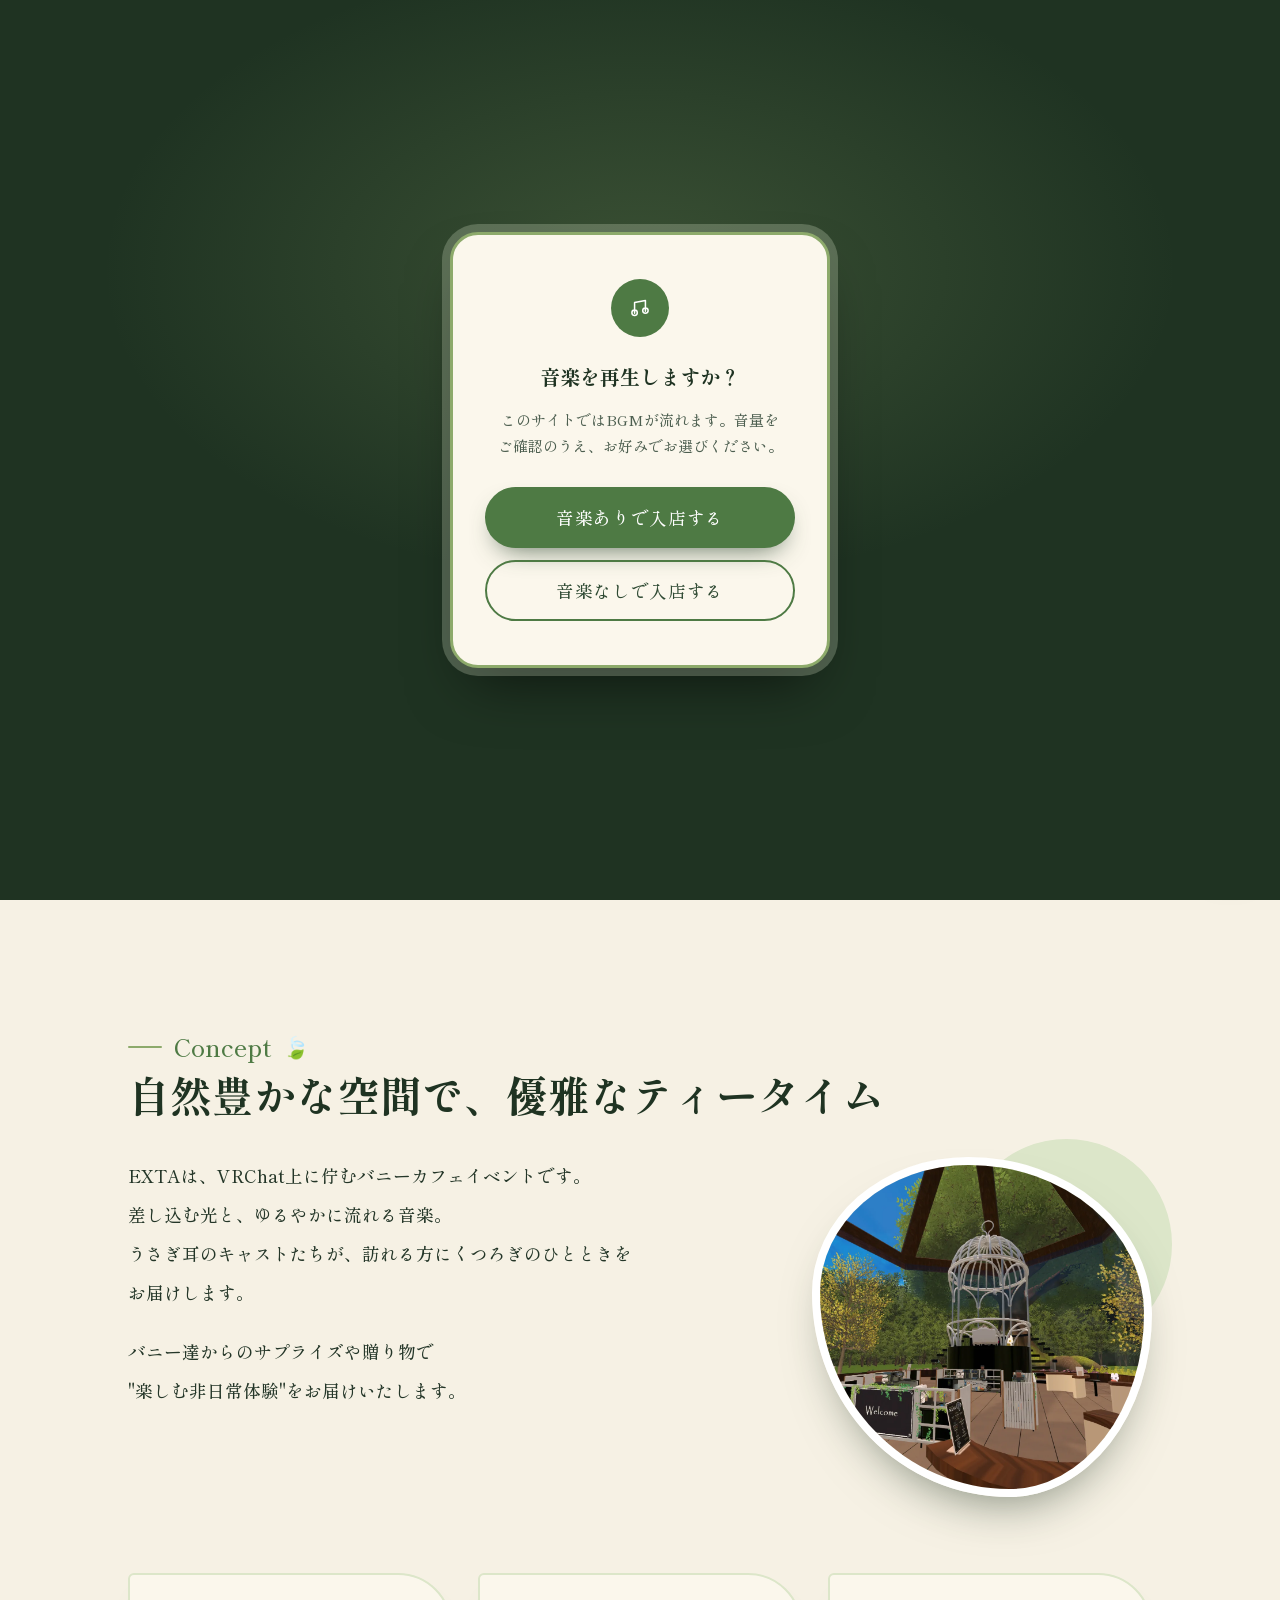
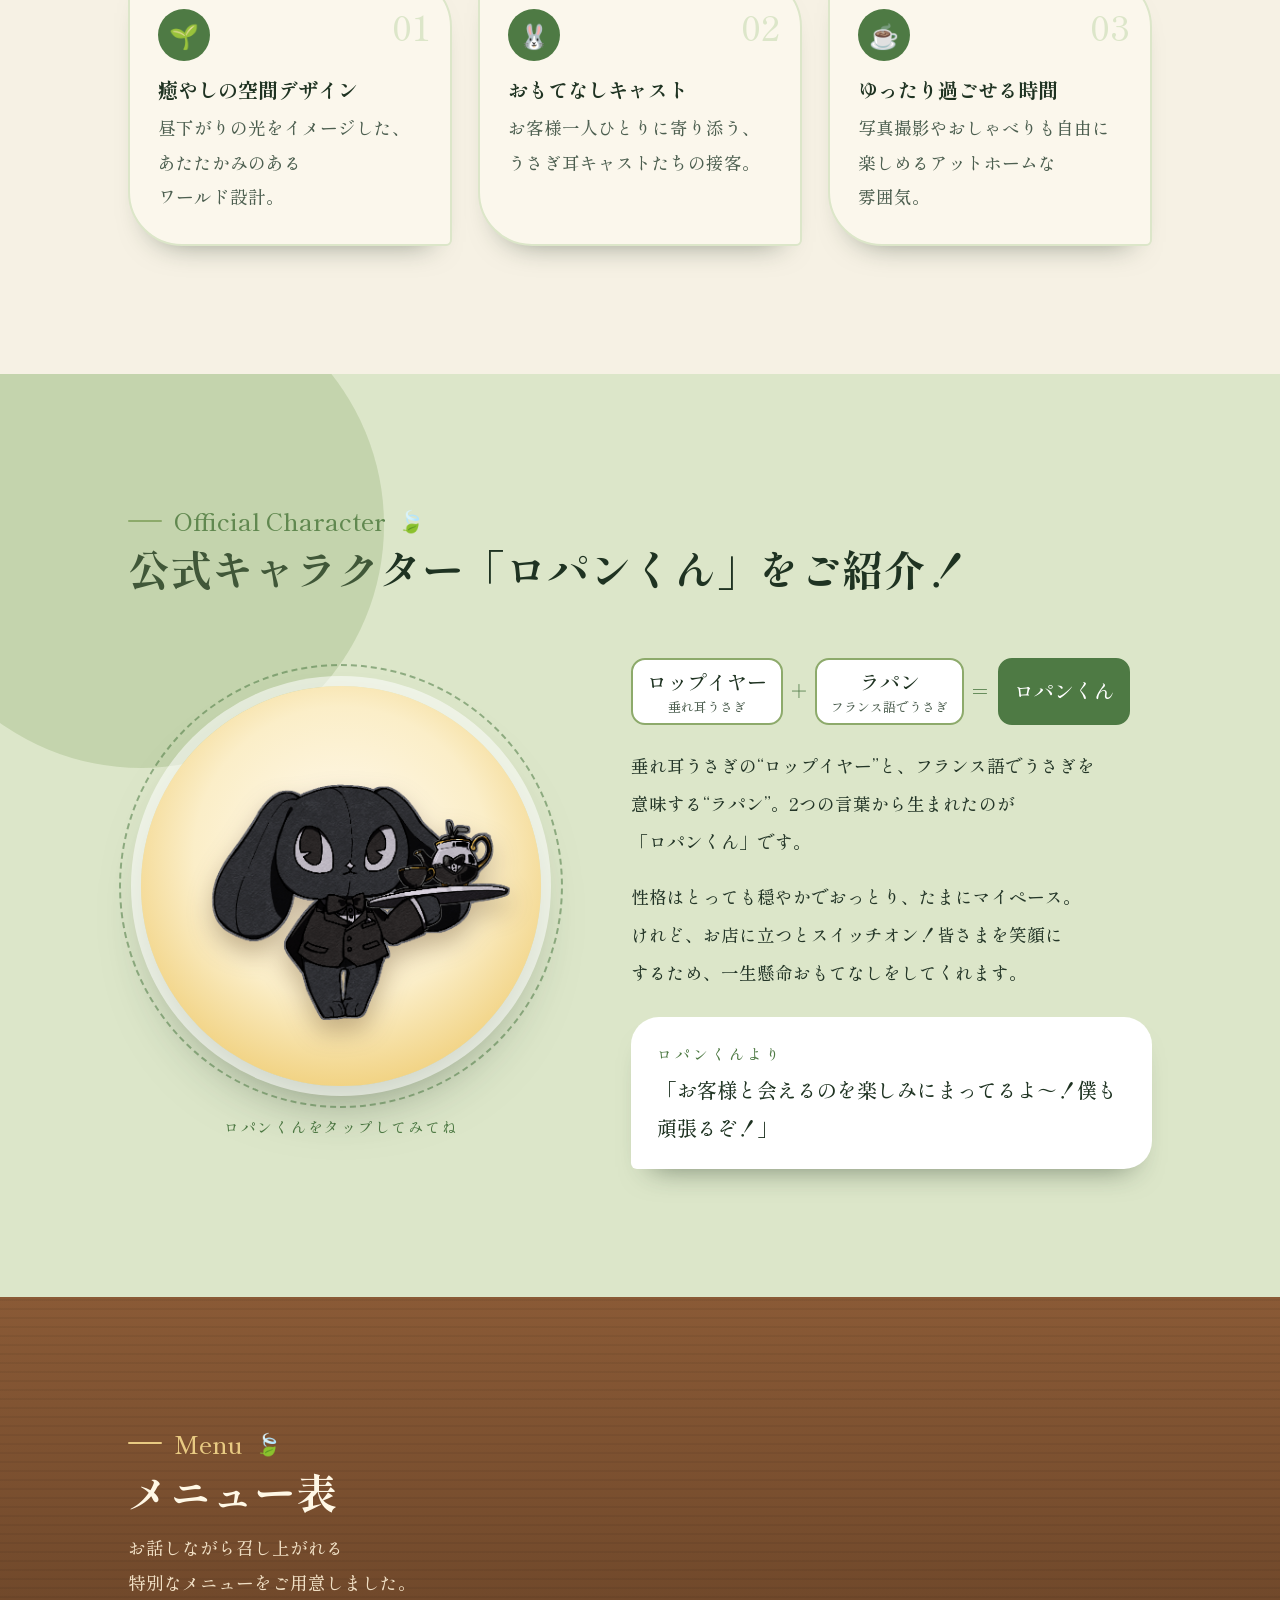
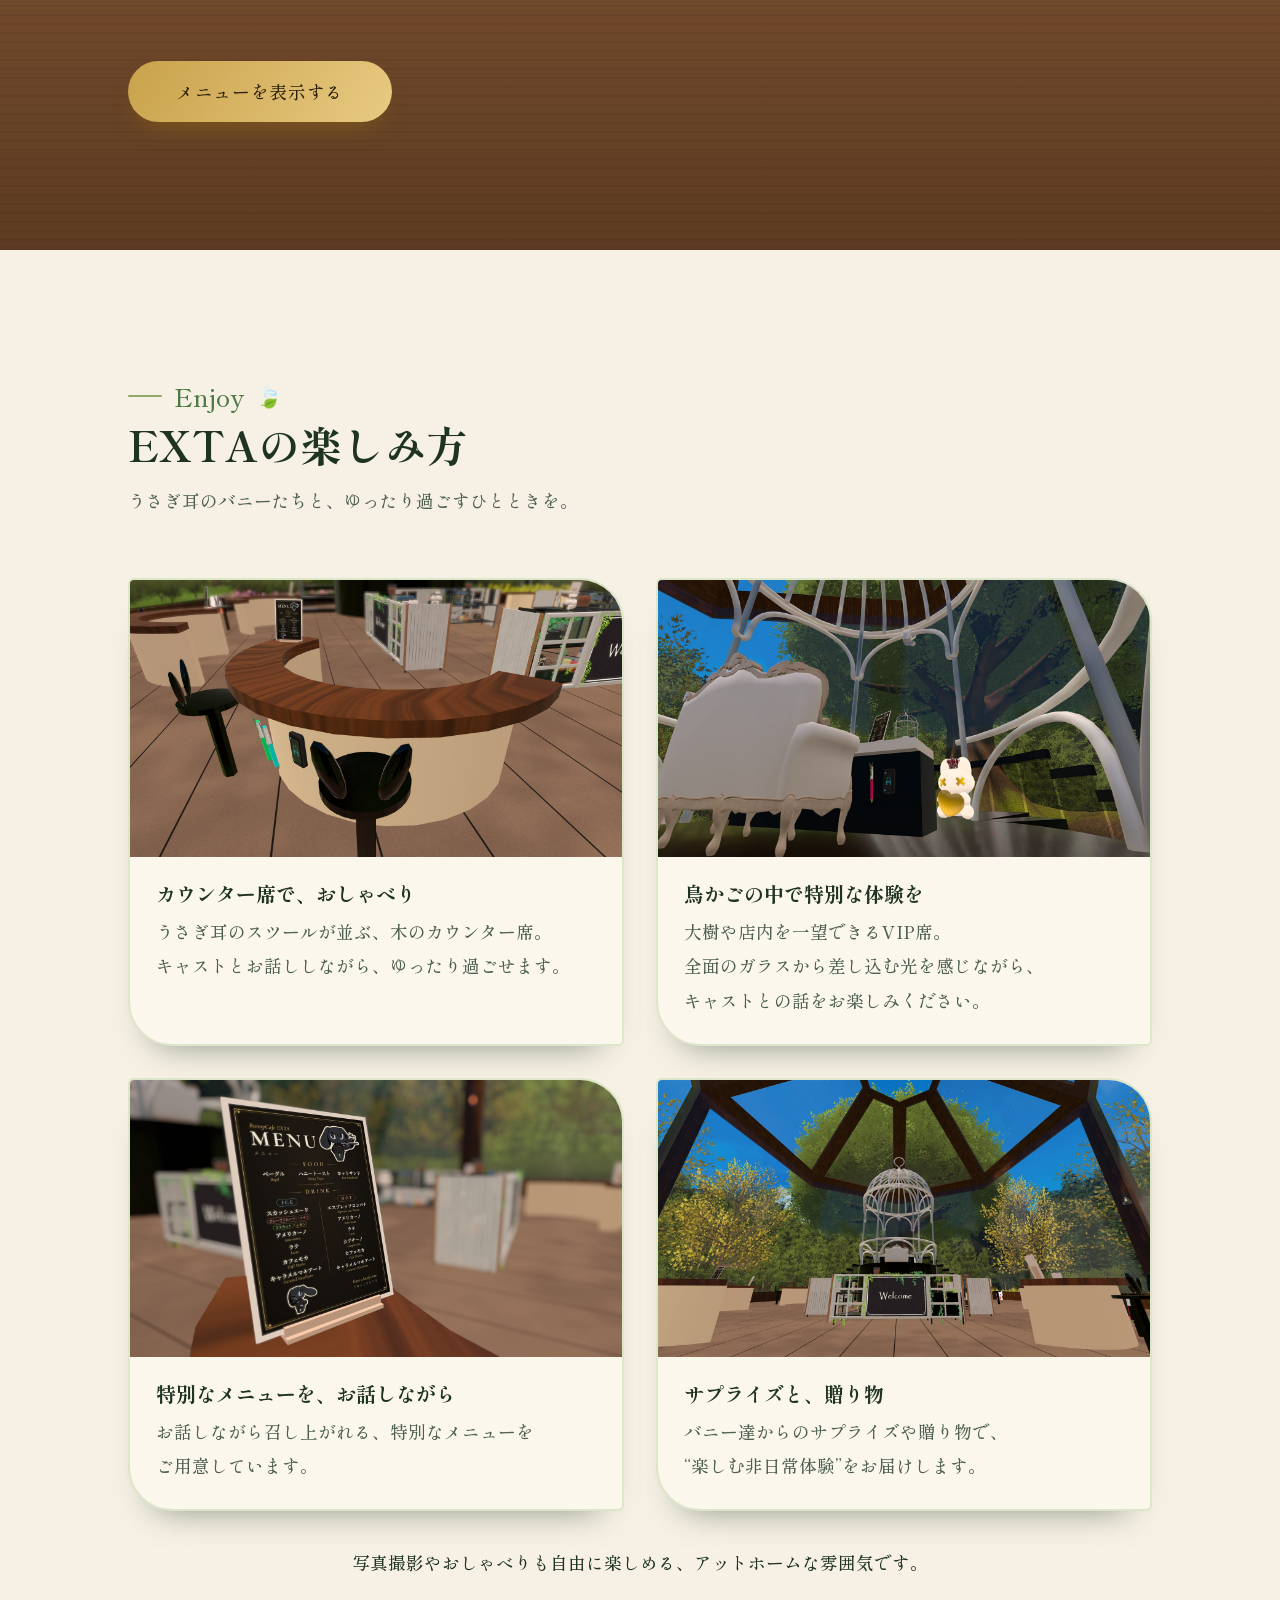
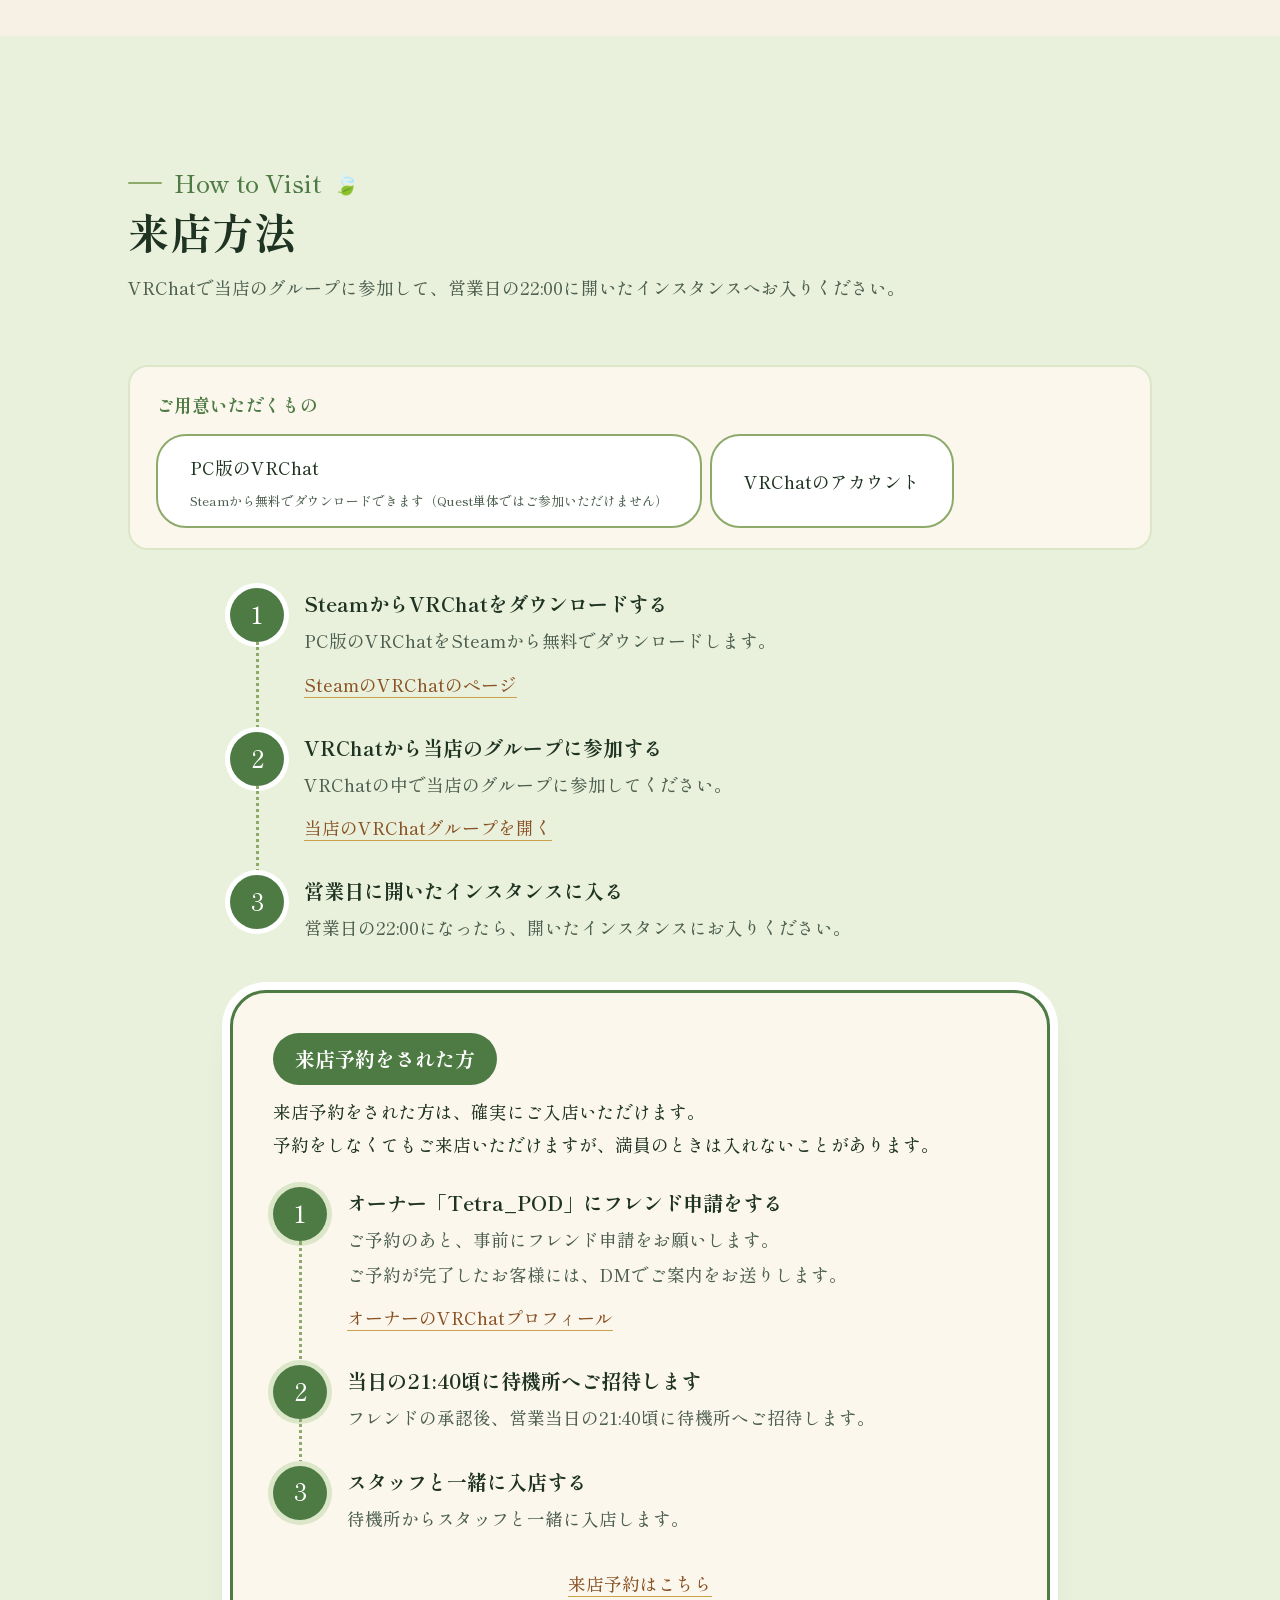
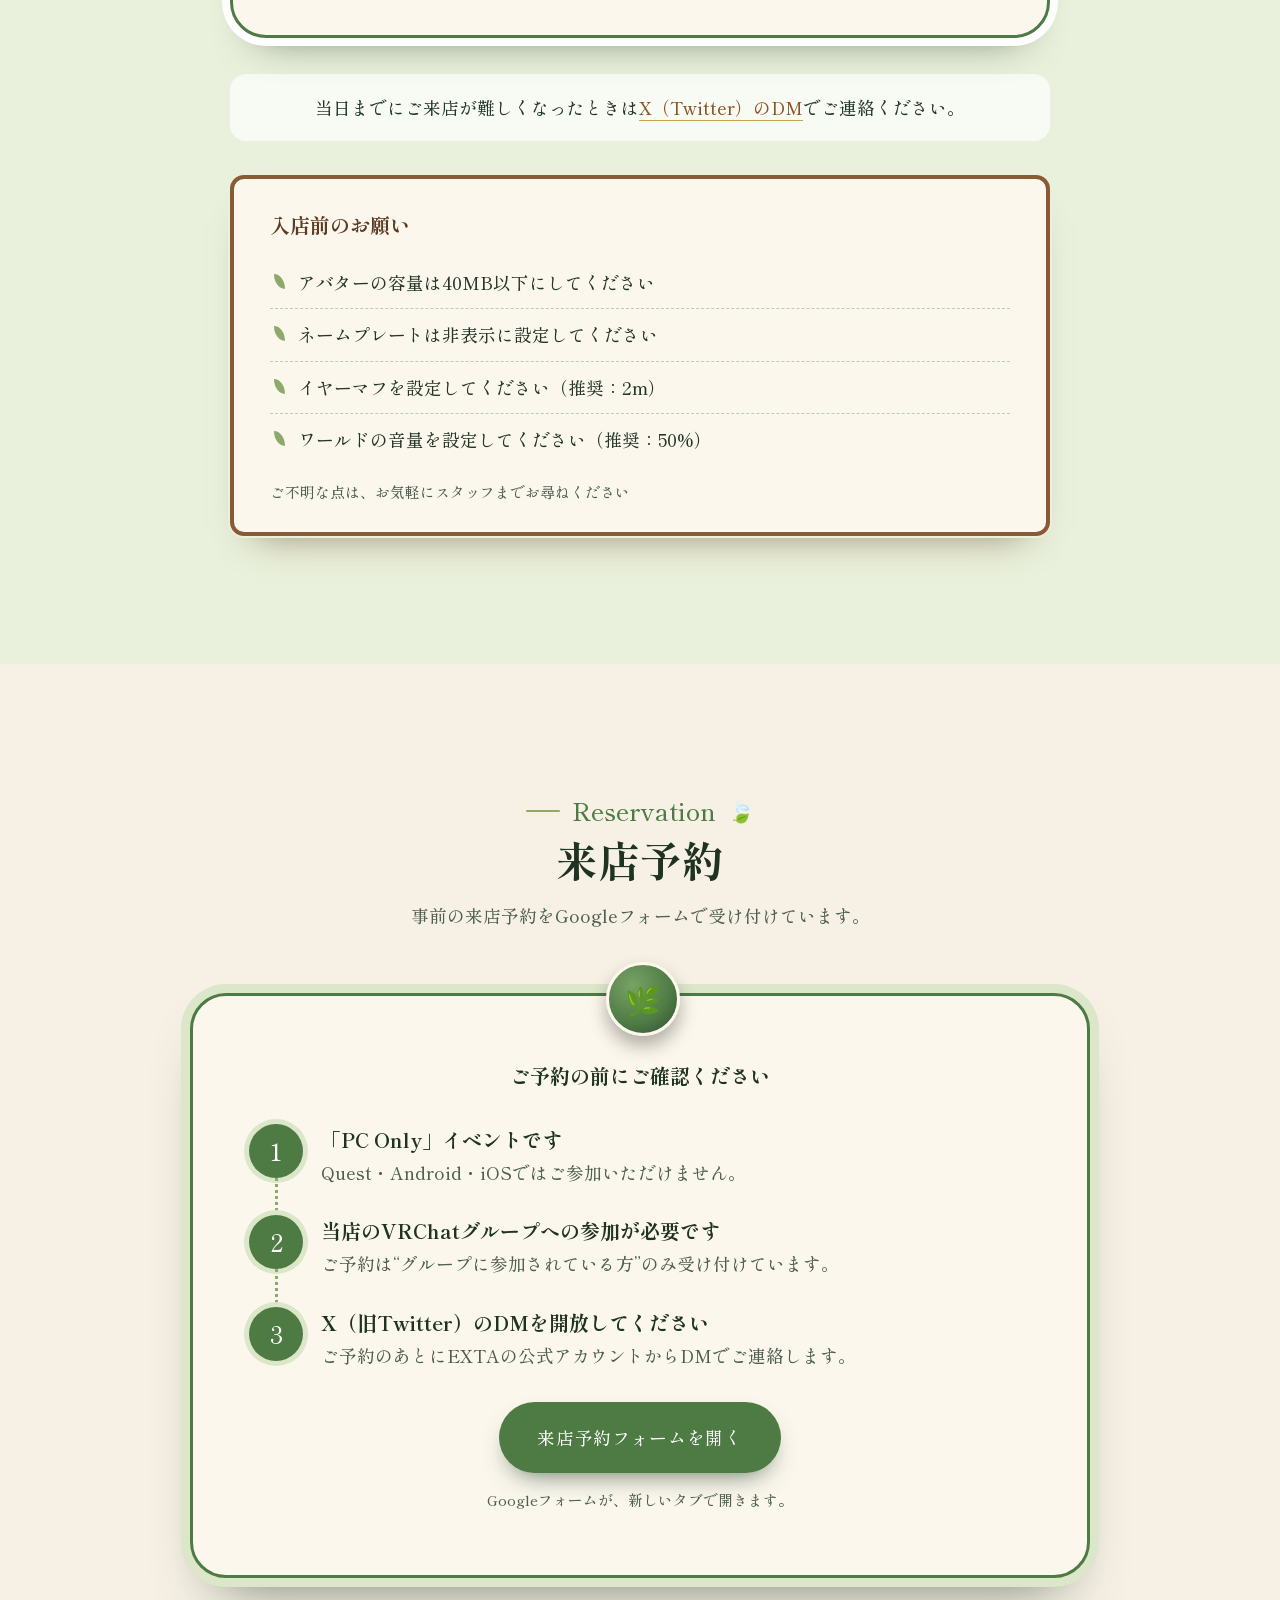
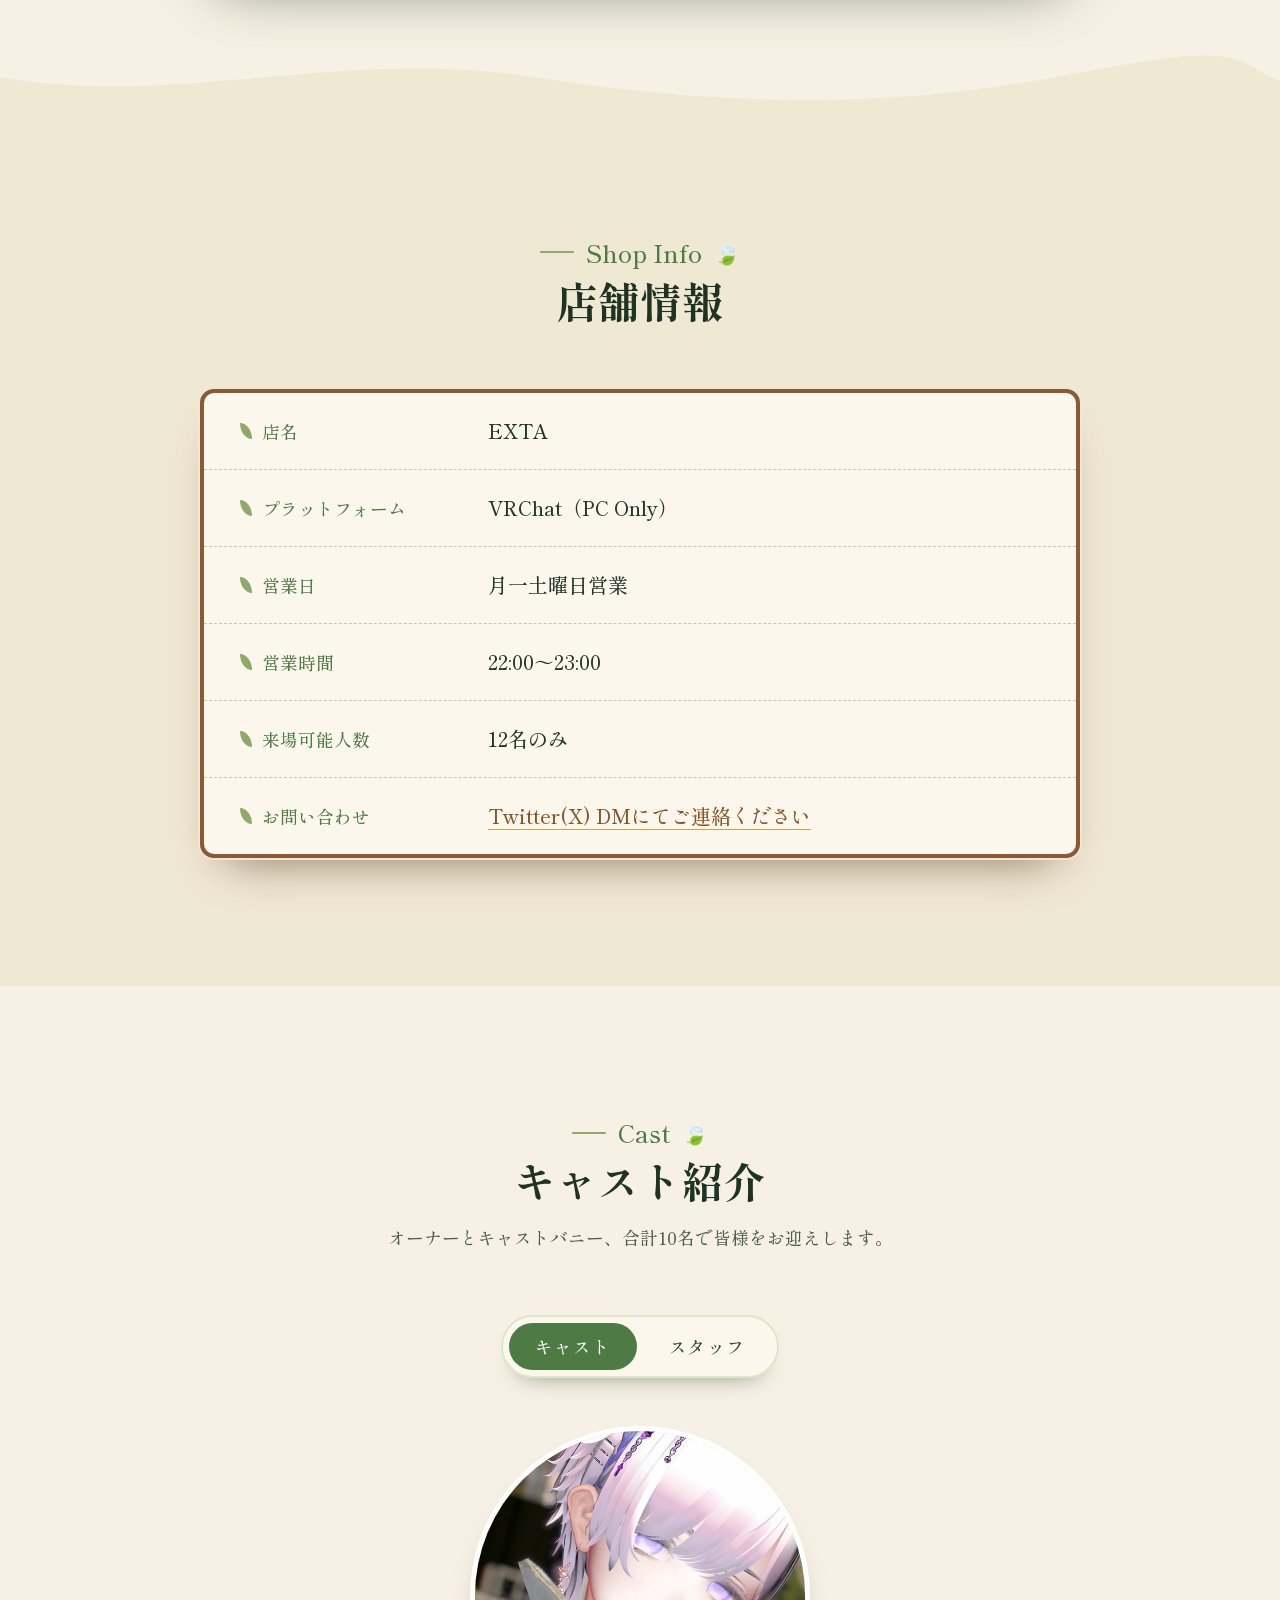
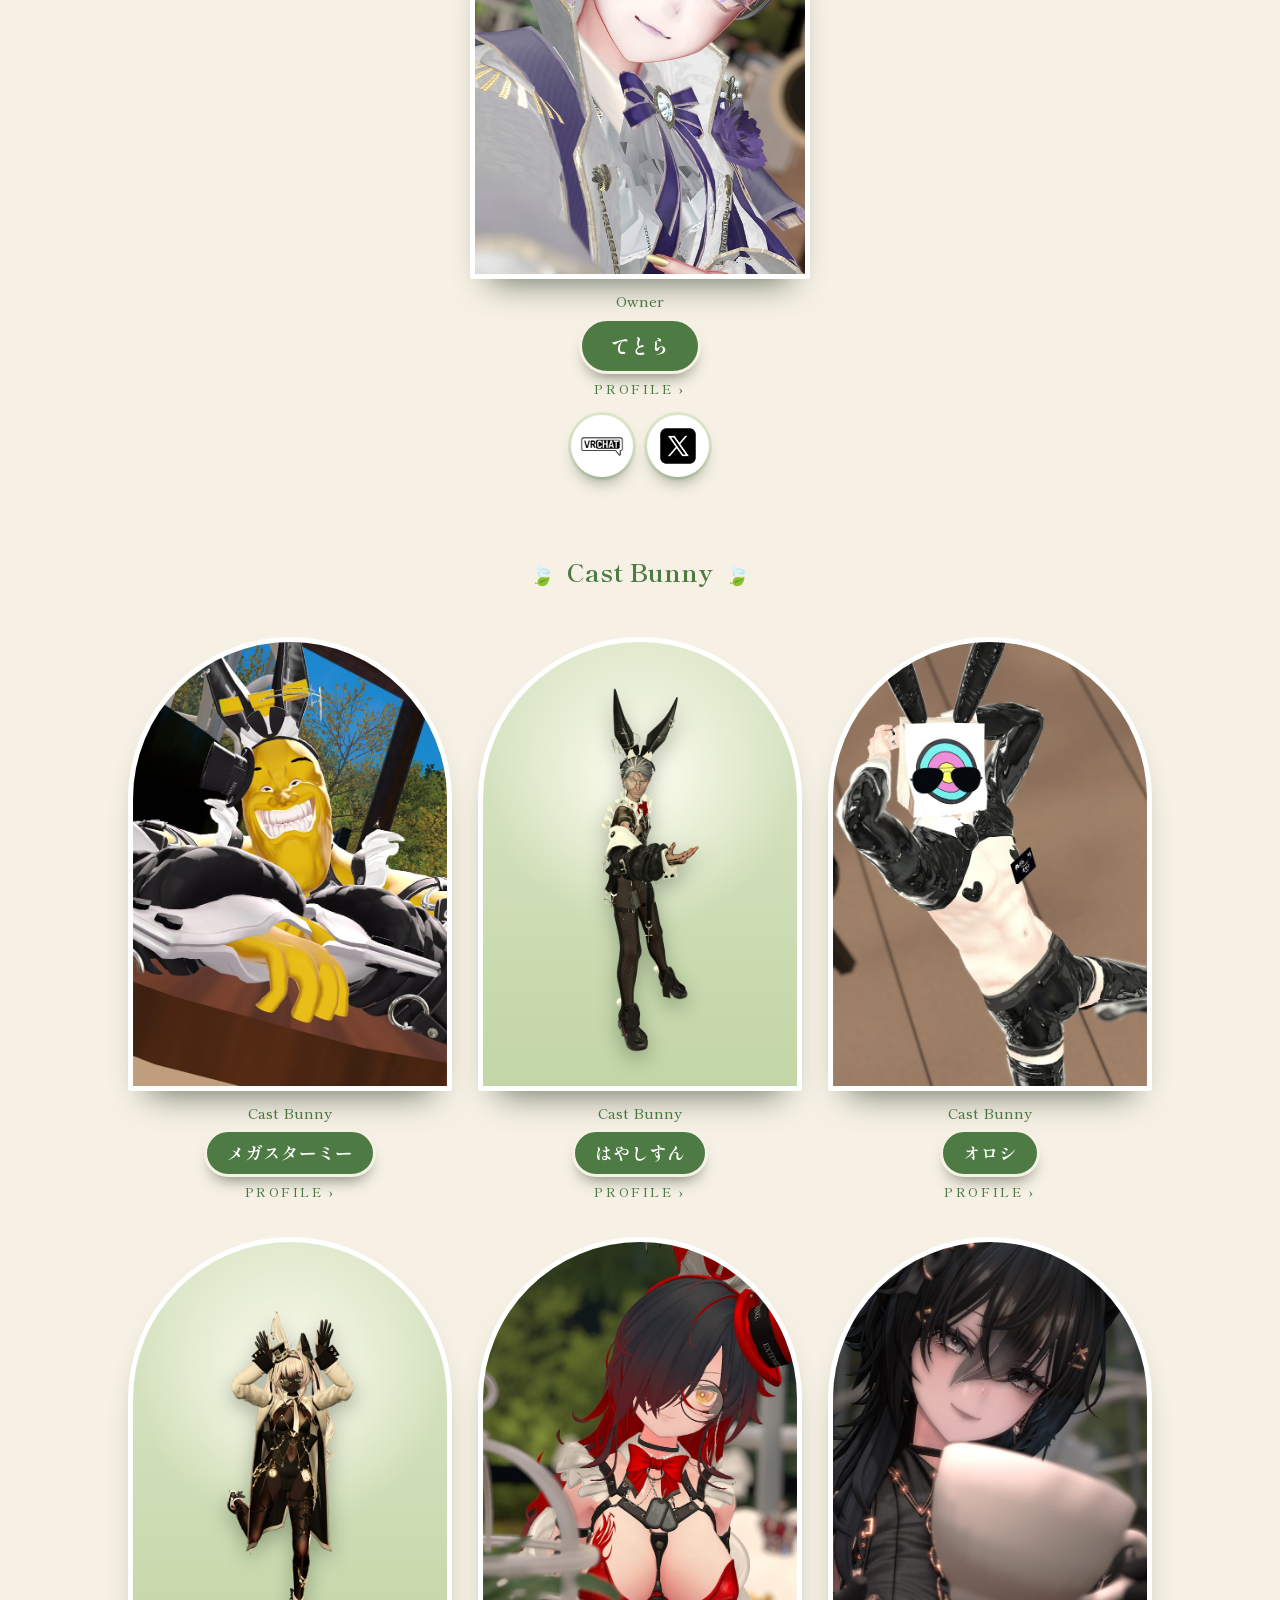
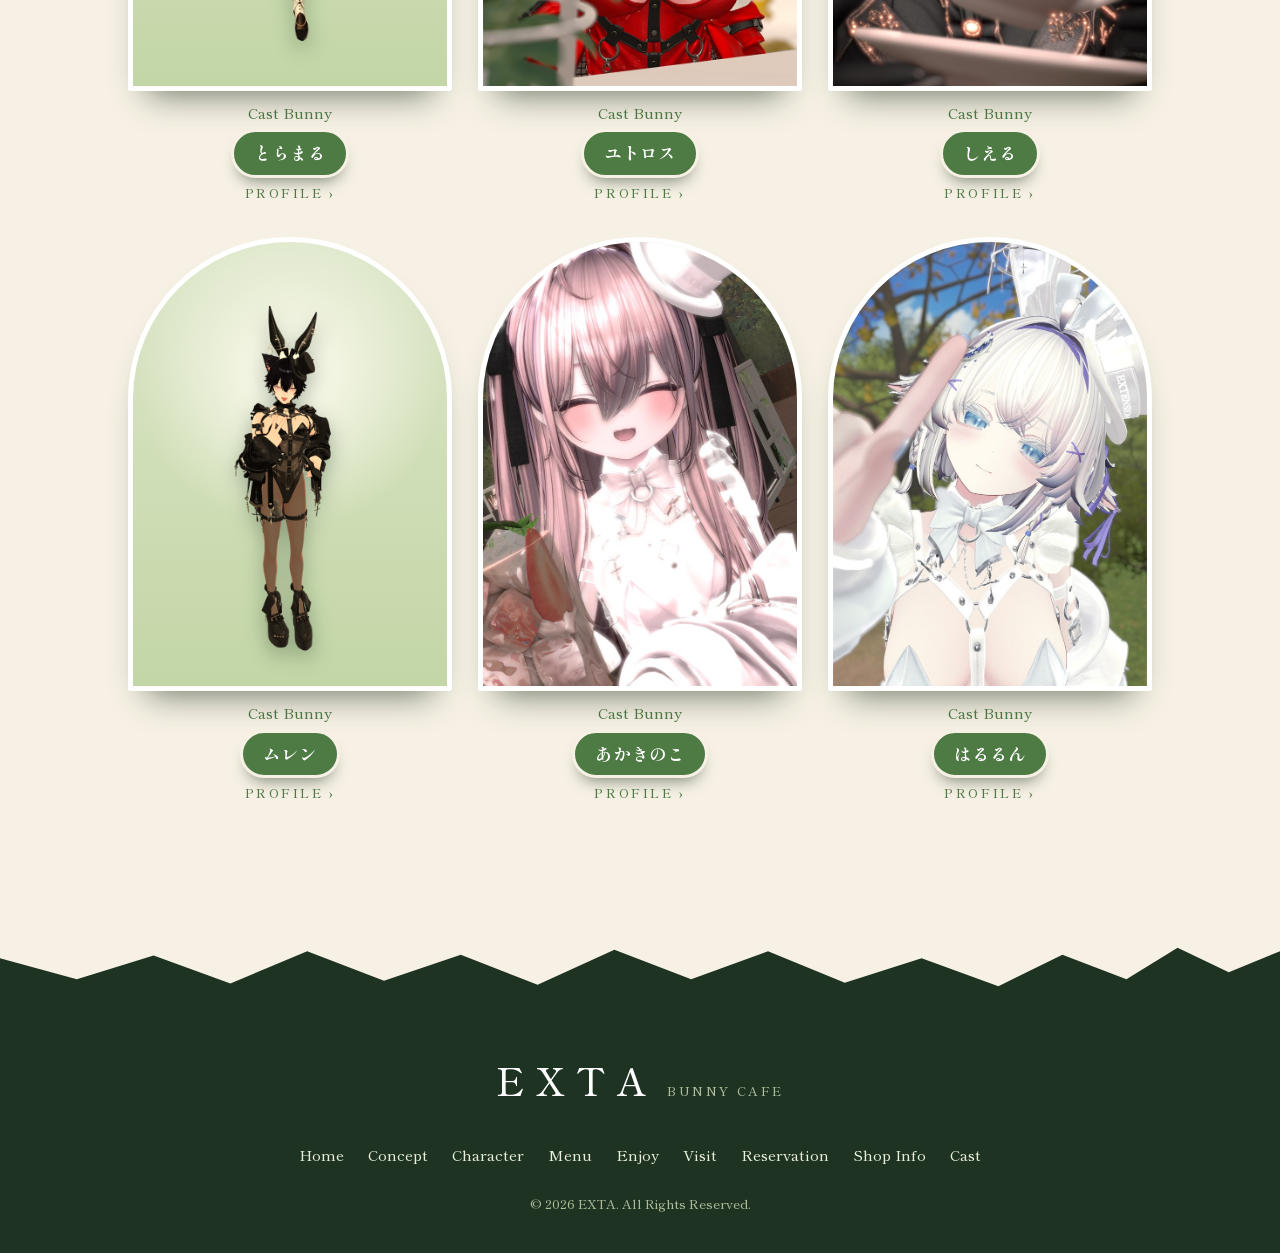
==== index.html @ 481d5bbe "Harurun profile photo: move the face up on phones Co-Authored-By: Claude Sonnet 5.5 <noreply@anthrop" ====
<!DOCTYPE html>
<html lang="ja">
<head>
<meta charset="UTF-8">
<meta name="viewport" content="width=device-width, initial-scale=1.0">
<title>BunnyCafe-EXTA | 個性豊かなバニーが集うバーチャルカフェ</title>
<meta name="description" content="EXTA - VRChatで開催中のヴァーチャルバニーカフェイベント。昼下がりのひとときを、うさぎ耳のキャストとともに。">
<link rel="icon" type="image/png" href="favicon.png?v=2">
<link rel="apple-touch-icon" href="favicon.png?v=2">
<link rel="preconnect" href="https://fonts.googleapis.com">
<link rel="preconnect" href="https://fonts.gstatic.com" crossorigin>
<link href="https://fonts.googleapis.com/css2?family=Shippori+Mincho:wght@500;700&display=swap" rel="stylesheet">
<script>
// 管理画面で「Coming Soon」に切り替えているとき、前回の確認結果（1時間以内）が残っていれば、最初から「Coming Soon」の画面を出す
// URLの末尾に ?preview=1 を付けると、このタブの間だけ、本来のサイトを確認できる（スタッフ用）
(function () {
  try {
    if (/[?&]preview=1(&|$)/.test(location.search)) sessionStorage.setItem('exta-maint-preview', '1');
    var t = Number(localStorage.getItem('exta-maint'));
    if (sessionStorage.getItem('exta-maint-preview') !== '1' && t && Date.now() - t < 3600000) document.documentElement.classList.add('is-maint');
  } catch (e) { /* 保存できない環境では、通常どおり表示 */ }
})();
</script>
<link rel="stylesheet" href="css/site.css?v=63">
</head>
<body>

<!-- ===== Coming Soon（管理画面で切り替えたときだけ表示） ===== -->
<div class="maint" id="maint" role="status">
  <div class="maint-inner">
    <img class="maint-logo" src="エクスタ_文字だけ_crop.png" alt="Bunny Cafe EXTA">
    <p class="maint-title">Coming Soon…</p>
    <p class="maint-text">公開まで、しばらくお待ちください。</p>
    <a class="maint-link" href="https://x.com/EXTA_VRC" target="_blank" rel="noopener">最新情報は X（Twitter）へ</a>
  </div>
</div>

<!-- ===== Sound Consent ===== -->
<div class="consent-overlay" id="consentOverlay" role="dialog" aria-modal="true" aria-labelledby="consentTitle">
  <div class="consent-card">
    <span class="consent-icon" aria-hidden="true">
      <svg viewBox="0 0 24 24" width="26" height="26">
        <path transform="translate(-2 0.4)" d="M9 18.5a2.5 2.5 0 1 1 0-5 2.5 2.5 0 0 1 0 5Zm10-2a2.5 2.5 0 1 1 0-5 2.5 2.5 0 0 1 0 5ZM9 16.5V6.6l10-2v9.9" fill="none" stroke="currentColor" stroke-width="1.4" stroke-linecap="round" stroke-linejoin="round"/>
      </svg>
    </span>
    <p id="consentTitle" class="consent-title">音楽を再生しますか？</p>
    <p class="consent-text">このサイトではBGMが流れます。音量をご確認のうえ、お好みでお選びください。</p>
    <div class="consent-actions">
      <button type="button" class="btn btn-leaf consent-btn" id="consentEnterSound">音楽ありで入店する</button>
      <button type="button" class="btn btn-line consent-btn consent-btn-silent" id="consentEnterSilent">音楽なしで入店する</button>
    </div>
  </div>
</div>

<!-- ===== Intro / Welcome Splash ===== -->
<div class="intro-overlay" id="introOverlay" aria-hidden="true">
  <div class="intro-beams" id="introBeams"></div>
  <div class="intro-dust" id="introDust"></div>
  <img class="intro-logo" src="エクスタ_文字だけ_crop.png" alt="">
</div>
<div class="intro-leaves" id="introLeaves" aria-hidden="true"></div>

<!-- ===== Header ===== -->
<header class="site-header" id="siteHeader">
  <div class="header-inner">
    <a href="#hero" class="logo">
      <span class="logo-mark" role="img" aria-label="EXTA"></span>
      <span class="logo-text">
        <span class="logo-genre">Bunny Cafe</span>
        <span class="logo-name">EXTA</span>
      </span>
    </a>

    <nav class="nav" id="siteNav">
      <ul class="nav-list">
        <li><a href="#concept" class="nav-link">Concept</a></li>
        <li><a href="#mascot" class="nav-link">Character</a></li>
        <li><a href="#menu" class="nav-link">Menu</a></li>
        <li><a href="#enjoy" class="nav-link">Enjoy</a></li>
        <li><a href="#visit" class="nav-link">Visit</a></li>
        <li><a href="#shop" class="nav-link">Shop Info</a></li>
        <li><a href="#cast" class="nav-link">Cast</a></li>
        <li><a href="#reservation" class="nav-link nav-go">Reservation</a></li>
      </ul>
    </nav>

    <button class="nav-toggle" id="navToggle" aria-label="メニューを開く" aria-expanded="false" aria-controls="siteNav">
      <span></span><span></span><span></span>
    </button>
  </div>
</header>

<main>

  <!-- ===== Hero ===== -->
  <section class="hero" id="hero">
    <!-- 背景の写真。複数にするときは、下の hero-slide の行を、増やす（最大6枚、6秒ごとに切り替わる） -->
    <div class="hero-slides" role="img" aria-label="新しいワールド：ガラスの天井と、大きな木、鳥かごのあるカフェ">
      <div class="hero-slide" style="background-image: url('新ワールド/web/world-2.webp');"></div>
    </div>
    <div class="leaves" aria-hidden="true"><i></i><i></i><i></i><i></i><i></i><i></i><i></i><i></i></div>

    <!-- 次回営業日（管理画面で設定する）。吊るされた札 -->
    <div class="hero-next is-pending" data-next-open-box>
      <div class="hero-next-card"><span class="hero-next-label">NEXT OPEN</span><b data-next-open>Coming Soon</b></div>
    </div>

    <div class="wrap hero-inner">
      <div class="hero-chips"><span>PC Only</span><span>VRChat</span><span>月一・土曜日 22:00〜</span></div>
      <p class="hero-eyebrow">Virtual Cafe Event</p>
      <h1 class="hero-title">
        <img class="hero-logo-img" src="エクスタ_文字だけ_crop.png" alt="Bunny Cafe EXTA">
      </h1>
      <p class="hero-copy">自然に囲まれた空間で、うさぎ耳のもてなしを。<br>バーチャル世界でゆったり過ごすカフェタイム。</p>
      <div class="hero-actions">
        <a href="#reservation" class="btn btn-sun" data-reserve-cta>来店予約はこちら</a>
        <a href="#shop" class="btn btn-out">店舗情報を見る</a>
        <a href="#concept" class="btn btn-out">コンセプトを知る</a>
      </div>
    </div>

    <div class="wave bottom"><svg viewBox="0 0 1440 60" preserveAspectRatio="none" aria-hidden="true"><path d="M0 40 C 180 5 360 70 540 38 S 900 4 1080 36 S 1320 62 1440 30 L1440 60 L0 60Z" fill="#F6F1E4"/></svg></div>
  </section>

  <!-- ===== Concept ===== -->
  <section class="concept" id="concept">
    <div class="wrap">
      <header class="head">
        <p class="section-eyebrow">Concept</p>
        <h2 class="section-title">自然豊かな空間で、優雅なティータイム</h2>
      </header>

      <div class="concept-grid">
        <div class="concept-text">
          <p>
            EXTAは、VRChat上に佇むバニーカフェイベントです。<br>
            差し込む光と、ゆるやかに流れる音楽。<br>
            うさぎ耳のキャストたちが、訪れる方にくつろぎのひとときをお届けします。
          </p>
          <p>
            バニー達からのサプライズや贈り物で<br>
            "楽しむ非日常体験"をお届けいたします。
          </p>
        </div>

        <div class="blob-wrap" aria-hidden="true">
          <div class="blob"><img src="新ワールド/web/world-2.webp" alt="" loading="lazy"></div>
        </div>
      </div>

      <ul class="concept-points">
        <li class="point-card">
          <span class="point-no">01</span>
          <div class="point-ico" aria-hidden="true">🌱</div>
          <h3>癒やしの空間デザイン</h3>
          <p>昼下がりの光をイメージした、あたたかみのあるワールド設計。</p>
        </li>
        <li class="point-card">
          <span class="point-no">02</span>
          <div class="point-ico" aria-hidden="true">🐰</div>
          <h3>おもてなしキャスト</h3>
          <p>お客様一人ひとりに寄り添う、うさぎ耳キャストたちの接客。</p>
        </li>
        <li class="point-card">
          <span class="point-no">03</span>
          <div class="point-ico" aria-hidden="true">☕&#xFE0F;</div>
          <h3>ゆったり過ごせる時間</h3>
          <p>写真撮影やおしゃべりも自由に楽しめるアットホームな雰囲気。</p>
        </li>
      </ul>
    </div>
  </section>

  <!-- ===== Character ===== -->
  <section class="mascot" id="mascot">
    <div class="wrap">
      <header class="head">
        <p class="section-eyebrow">Official Character</p>
        <h2 class="section-title">公式キャラクター「ロパンくん」をご紹介！</h2>
      </header>

      <div class="mascot-grid">
        <div class="mascot-visual">
          <button type="button" class="mascot-stage" id="mascotStage" aria-label="ロパンくんをタップすると、ぴょんと跳ねます">
            <span class="mascot-ring" aria-hidden="true"></span>
            <img class="mascot-img" src="ロパンくん/exta_waitress.png" alt="紅茶のお盆を持った、黒い垂れ耳うさぎのロパンくん" width="745" height="597" loading="lazy">
          </button>
          <p class="mascot-hint">ロパンくんをタップしてみてね</p>
        </div>

        <div class="mascot-text">
          <div class="mascot-origin" aria-label="名前の由来">
            <span class="mascot-chip"><b>ロップイヤー</b><small>垂れ耳うさぎ</small></span>
            <span class="mascot-op" aria-hidden="true">＋</span>
            <span class="mascot-chip"><b>ラパン</b><small>フランス語で<wbr>うさぎ</small></span>
            <span class="mascot-result">
              <span class="mascot-op" aria-hidden="true">＝</span>
              <span class="mascot-chip mascot-chip-result"><b>ロパンくん</b></span>
            </span>
          </div>

          <p>垂れ耳うさぎの“ロップイヤー”と、フランス語でうさぎを意味する“ラパン”。2つの言葉から生まれたのが「ロパンくん」です。</p>
          <p>性格はとっても穏やかでおっとり、たまにマイペース。<br>けれど、お店に立つとスイッチオン！皆さまを笑顔にするため、一生懸命おもてなしをしてくれます。</p>

          <figure class="mascot-bubble">
            <figcaption>ロパンくんより</figcaption>
            <blockquote>「お客様と会えるのを楽しみにまってるよ～！僕も頑張るぞ！」</blockquote>
          </figure>
        </div>
      </div>
    </div>
  </section>

  <!-- ===== Menu ===== -->
  <section class="menu" id="menu">
    <div class="wrap">
      <header class="head">
        <p class="section-eyebrow">Menu</p>
        <h2 class="section-title">メニュー表</h2>
        <p class="section-lead">お話しながら召し上がれる<br>特別なメニューをご用意しました。</p>
      </header>

      <div class="menu-reveal">
        <button type="button" class="btn btn-sun menu-reveal-btn" id="menuRevealBtn" aria-expanded="false" aria-controls="menuRevealPanel">メニューを表示する</button>
      </div>

      <div class="menu-reveal-panel" id="menuRevealPanel">
        <div class="signs">
          <div class="sign">
            <h3>Food</h3>
            <ul>
              <li><span>ベーグル<span class="menu-item-note">Bagel</span></span></li>
              <li><span>ハニートースト<span class="menu-item-note">Honey Toast</span></span></li>
              <li><span>ホットサンド<span class="menu-item-note">Hot Sandwich</span></span></li>
            </ul>
          </div>

          <div class="sign">
            <h3>Drink · Ice</h3>
            <ul>
              <li><span>スカッシュエード<span class="menu-item-note">グレープフルーツ・イチゴ・マスカット・レモン</span></span></li>
              <li><span>アメリカーノ<span class="menu-item-note">Americano</span></span></li>
              <li><span>ラテ<span class="menu-item-note">Latte</span></span></li>
              <li><span>カフェモカ<span class="menu-item-note">Café Mocha</span></span></li>
              <li><span>キャラメルマキアート<span class="menu-item-note">Caramel Macchiato</span></span></li>
            </ul>
          </div>

          <div class="sign">
            <h3>Drink · Hot</h3>
            <ul>
              <li><span>エスプレッソコンパナ<span class="menu-item-note">Espresso con Panna</span></span></li>
              <li><span>アメリカーノ<span class="menu-item-note">Americano</span></span></li>
              <li><span>ラテ<span class="menu-item-note">Latte</span></span></li>
              <li><span>カプチーノ<span class="menu-item-note">Cappuccino</span></span></li>
              <li><span>カフェモカ<span class="menu-item-note">Café Mocha</span></span></li>
              <li><span>キャラメルマキアート<span class="menu-item-note">Caramel Macchiato</span></span></li>
            </ul>
          </div>
        </div>
      </div>
    </div>
  </section>

  <!-- ===== Enjoy（楽しみ方） ===== -->
  <section class="enjoy" id="enjoy">
    <div class="wrap">
      <header class="head">
        <p class="section-eyebrow">Enjoy</p>
        <h2 class="section-title">EXTAの楽しみ方</h2>
        <p class="section-lead">うさぎ耳のバニーたちと、ゆったり過ごすひとときを。</p>
      </header>

      <ul class="enjoy-grid">
        <li class="enjoy-card">
          <figure><img src="店内写真/web/new-03.jpg" alt="うさぎ耳のスツールが並ぶ、木のカウンター席" loading="lazy"></figure>
          <div class="enjoy-body">
            <h3>カウンター席で、おしゃべり</h3>
            <p>うさぎ耳のスツールが並ぶ、木のカウンター席。<br>キャストとお話ししながら、ゆったり過ごせます。</p>
          </div>
        </li>
        <li class="enjoy-card">
          <figure><img src="店内写真/web/new-04.jpg" alt="鳥かごの中のソファ席" loading="lazy"></figure>
          <div class="enjoy-body">
            <h3>鳥かごの中で特別な体験を</h3>
            <p>大樹や店内を一望できるVIP席。<br>全面のガラスから差し込む光を感じながら、キャストとの話をお楽しみください。</p>
          </div>
        </li>
        <li class="enjoy-card">
          <figure><img src="店内写真/web/new-02.jpg" alt="テーブルに置かれたメニュー表" loading="lazy"></figure>
          <div class="enjoy-body">
            <h3>特別なメニューを、お話しながら</h3>
            <p>お話しながら召し上がれる、特別なメニューをご用意しています。</p>
          </div>
        </li>
        <li class="enjoy-card">
          <figure><img src="店内写真/web/new-05.jpg" alt="ガラスの天井と大きな木、鳥かごのある店内" loading="lazy"></figure>
          <div class="enjoy-body">
            <h3>サプライズと、贈り物</h3>
            <p>バニー達からのサプライズや贈り物で、“楽しむ非日常体験”をお届けします。</p>
          </div>
        </li>
      </ul>

      <p class="enjoy-note">写真撮影やおしゃべりも自由に楽しめる<span class="pc-only">、</span><br class="br-sp">アットホームな雰囲気です。</p>
    </div>
  </section>

  <!-- ===== Visit（来店方法） ===== -->
  <section class="visit" id="visit">
    <div class="wrap">
      <header class="head">
        <p class="section-eyebrow">How to Visit</p>
        <h2 class="section-title">来店方法</h2>
        <p class="section-lead">VRChatで当店のグループに参加して、営業日の22:00に開いたインスタンスへお入りください。</p>
      </header>

      <div class="visit-need">
        <p class="visit-need-title">ご用意いただくもの</p>
        <ul>
          <li>PC版のVRChat<small>Steamから無料でダウンロードできます<br class="br-sp">（Quest単体ではご参加いただけません）</small></li>
          <li>VRChatのアカウント</li>
        </ul>
      </div>

      <ol class="visit-steps">
        <li>
          <span class="visit-no" aria-hidden="true">1</span>
          <div>
            <h3>SteamからVRChatをダウンロードする</h3>
            <p>PC版のVRChatをSteamから無料でダウンロードします。</p>
            <a class="enjoy-link" href="https://store.steampowered.com/app/438100/VRChat/" target="_blank" rel="noopener">SteamのVRChatのページ</a>
          </div>
        </li>
        <li>
          <span class="visit-no" aria-hidden="true">2</span>
          <div>
            <h3>VRChatから当店のグループに参加する</h3>
            <p>VRChatの中で当店のグループに参加してください。</p>
            <a class="enjoy-link" href="https://vrchat.com/home/group/grp_5f57f9f3-7049-4a22-911a-a123c7c632d8" target="_blank" rel="noopener">当店のVRChatグループを開く</a>
          </div>
        </li>
        <li>
          <span class="visit-no" aria-hidden="true">3</span>
          <div>
            <h3>営業日に開いたインスタンスに入る</h3>
            <p>営業日の22:00になったら、開いたインスタンスにお入りください。</p>
          </div>
        </li>
      </ol>

      <div class="visit-reserve">
        <p class="visit-reserve-title">来店予約をされた方</p>
        <p class="visit-reserve-lead"><span class="vr-line1">来店予約をされた方は、確実にご入店いただけます。</span><br>予約をしなくてもご来店いただけますが、満員のときは入れないことがあります。</p>
        <ol class="visit-steps visit-steps-sub">
          <li>
            <span class="visit-no" aria-hidden="true">1</span>
            <div>
              <h3>オーナー「Tetra_POD」にフレンド申請をする</h3>
              <p>ご予約のあと、事前にフレンド申請をお願いします。<br>ご予約が完了したお客様には、DMでご案内をお送りします。</p>
              <a class="enjoy-link" href="https://vrchat.com/home/user/usr_ef5b5658-bf5c-4e27-90d6-d3a45ebc3011" target="_blank" rel="noopener">オーナーのVRChatプロフィール</a>
            </div>
          </li>
          <li>
            <span class="visit-no" aria-hidden="true">2</span>
            <div>
              <h3>当日の21:40頃に待機所へご招待します</h3>
              <p>フレンドの承認後、営業当日の21:40頃に待機所へご招待します。</p>
            </div>
          </li>
          <li>
            <span class="visit-no" aria-hidden="true">3</span>
            <div>
              <h3>スタッフと一緒に入店する</h3>
              <p>待機所からスタッフと一緒に入店します。</p>
            </div>
          </li>
        </ol>
        <p class="visit-reserve-link"><a class="enjoy-link" href="#reservation">来店予約はこちら</a></p>
      </div>

      <p class="visit-cancel">当日までにご来店が難しくなったときは<br class="br-sp"><a class="shop-link" href="https://x.com/EXTA_VRC" target="_blank" rel="noopener">X（Twitter）のDM</a>でご連絡ください。</p>

      <div class="visit-rules">
        <p class="visit-rules-title">入店前のお願い</p>
        <ul>
          <li>アバターの容量は40MB以下にしてください</li>
          <li>ネームプレートは非表示に設定してください</li>
          <li>イヤーマフを設定してください（推奨：2m）</li>
          <li>ワールドの音量を設定してください（推奨：50%）</li>
        </ul>
        <p class="visit-rules-note">ご不明な点は、お気軽にスタッフまでお尋ねください</p>
      </div>
    </div>
  </section>

  <!-- ===== Reservation ===== -->
  <section class="reserve" id="reservation">
    <div class="wrap">
      <header class="head is-center">
        <p class="section-eyebrow">Reservation</p>
        <h2 class="section-title">来店予約</h2>
        <p class="section-lead">事前の来店予約をGoogleフォームで受け付けています。</p>
      </header>
      <p class="reserve-next" data-next-open-box hidden>次回営業日：<b data-next-open></b></p>

      <div class="reserve-card">
        <h3 class="reserve-heading">ご予約の前にご確認ください</h3>
        <ol class="reserve-steps">
          <li>
            <span class="reserve-num" aria-hidden="true">1</span>
            <div>
              <b>「PC Only」イベントです</b>
              <p>Quest・Android・iOSではご参加いただけません。</p>
            </div>
          </li>
          <li>
            <span class="reserve-num" aria-hidden="true">2</span>
            <div>
              <b>当店のVRChatグループへの参加が必要です</b>
              <p>ご予約は“グループに参加されている方”のみ受け付けています。</p>
            </div>
          </li>
          <li>
            <span class="reserve-num" aria-hidden="true">3</span>
            <div>
              <b>X（旧Twitter）のDMを開放してください</b>
              <p>ご予約のあとにEXTAの公式アカウントからDMでご連絡します。</p>
            </div>
          </li>
        </ol>

        <div class="reserve-action" data-reserve-action>
          <p class="reserve-closed" hidden>定員に達したため来店予約の受付を終了しました。<br>次回の受付開始までお待ちください。</p>
          <a href="https://forms.gle/NnjXnEr8EPNq4aAaA" target="_blank" rel="noopener" class="btn btn-leaf reserve-btn">来店予約フォームを開く</a>
          <p class="reserve-note">Googleフォームが、新しいタブで開きます。</p>
        </div>
      </div>
    </div>
  </section>

  <!-- ===== Shop Info ===== -->
  <section class="shop" id="shop">
    <div class="wave top"><svg viewBox="0 0 1440 60" preserveAspectRatio="none" aria-hidden="true"><path d="M0 30 C 200 62 380 0 600 30 S 1000 62 1200 28 S 1380 10 1440 34 L1440 60 L0 60Z" fill="#EFE8D3"/></svg></div>
    <div class="wrap">
      <header class="head is-center">
        <p class="section-eyebrow">Shop Info</p>
        <h2 class="section-title">店舗情報</h2>
      </header>

      <dl class="shop-board">
        <div class="shop-row">
          <dt>店名</dt>
          <dd>EXTA</dd>
        </div>
        <div class="shop-row">
          <dt>プラットフォーム</dt>
          <dd>VRChat（PC Only）</dd>
        </div>
        <div class="shop-row">
          <dt>営業日</dt>
          <dd>月一土曜日営業</dd>
        </div>
        <div class="shop-row" data-next-open-box hidden>
          <dt>次回営業日</dt>
          <dd data-next-open></dd>
        </div>
        <div class="shop-row">
          <dt>営業時間</dt>
          <dd>22:00～23:00</dd>
        </div>
        <div class="shop-row">
          <dt>来場可能人数</dt>
          <dd>12名のみ</dd>
        </div>
        <div class="shop-row">
          <dt>お問い合わせ</dt>
          <dd><a href="https://x.com/EXTA_VRC" target="_blank" rel="noopener" class="shop-link">Twitter(X) DMにてご連絡ください</a></dd>
        </div>
      </dl>
    </div>
  </section>

  <!-- ===== Cast ===== -->
  <section class="cast" id="cast">
    <div class="wrap">
      <header class="head is-center">
        <p class="section-eyebrow">Cast</p>
        <h2 class="section-title">キャスト紹介</h2>
        <p class="section-lead">オーナーとキャストバニー、合計10名で皆様をお迎えします。</p>
      </header>

      <div class="cast-tabs" role="tablist" aria-label="キャストとスタッフ">
        <button type="button" class="cast-tab is-active" role="tab" id="castTabCast" aria-selected="true" aria-controls="castPanelCast">キャスト</button>
        <button type="button" class="cast-tab" role="tab" id="castTabStaff" aria-selected="false" aria-controls="castPanelStaff">スタッフ</button>
      </div>

      <div class="cast-panel" id="castPanelCast" role="tabpanel" aria-labelledby="castTabCast">
      <div class="cast-owner">
        <article class="cast-card cast-card-owner">
          <div class="cast-photo"><img src="キャスト写真/web/てとら-photo.jpg" alt="てとら" loading="lazy"></div>
          <p class="cast-role">Owner</p>
          <h3 class="cast-name">てとら</h3>
          <div class="cast-social">
            <a class="cast-social-link cast-social-link-vrchat" href="https://vrchat.com/home/user/usr_ef5b5658-bf5c-4e27-90d6-d3a45ebc3011" target="_blank" rel="noopener" aria-label="VRChatプロフィール">
              <img src="SNSロゴ/VRChat Logo Black.png" alt="" loading="lazy">
            </a>
            <a class="cast-social-link" href="https://x.com/Tetra_POD_VRC" target="_blank" rel="noopener" aria-label="X（Twitter）">
              <img src="SNSロゴ/twitterx.png" alt="" loading="lazy">
            </a>
          </div>
        </article>
      </div>

      <h3 class="cast-subtitle">Cast Bunny</h3>
      <div class="cast-grid">
        <article class="cast-card">
          <div class="cast-photo is-shot"><img src="キャスト写真/web/メガスターミー-photo.jpg" alt="メガスターミー" loading="lazy"></div>
          <p class="cast-role">Cast Bunny</p>
          <h3 class="cast-name">メガスターミー</h3>
        </article>

        <article class="cast-card">
          <div class="cast-photo"><img src="キャスト写真/web/はやしすん.png" alt="はやしすん" loading="lazy"></div>
          <p class="cast-role">Cast Bunny</p>
          <h3 class="cast-name">はやしすん</h3>
        </article>

        <article class="cast-card">
          <div class="cast-photo is-shot"><img src="キャスト写真/web/オロシ-photo.jpg" alt="オロシ" loading="lazy"></div>
          <p class="cast-role">Cast Bunny</p>
          <h3 class="cast-name">オロシ</h3>
        </article>

        <article class="cast-card">
          <div class="cast-photo"><img src="キャスト写真/web/とらまる.png" alt="とらまる" loading="lazy"></div>
          <p class="cast-role">Cast Bunny</p>
          <h3 class="cast-name">とらまる</h3>
        </article>

        <article class="cast-card">
          <div class="cast-photo is-shot"><img src="キャスト写真/web/ユトロス-photo.jpg" alt="ユトロス" style="object-position: 50% 45%" loading="lazy"></div>
          <p class="cast-role">Cast Bunny</p>
          <h3 class="cast-name">ユトロス</h3>
        </article>

        <article class="cast-card">
          <div class="cast-photo is-shot"><img src="キャスト写真/web/しえる-photo.jpg" alt="しえる" loading="lazy"></div>
          <p class="cast-role">Cast Bunny</p>
          <h3 class="cast-name">しえる</h3>
        </article>

        <article class="cast-card">
          <div class="cast-photo"><img src="キャスト写真/web/ムレン.png" alt="ムレン" loading="lazy"></div>
          <p class="cast-role">Cast Bunny</p>
          <h3 class="cast-name">ムレン</h3>
        </article>

        <article class="cast-card">
          <div class="cast-photo is-shot"><img src="キャスト写真/web/あかきのこ-photo.jpg" alt="あかきのこ" loading="lazy"></div>
          <p class="cast-role">Cast Bunny</p>
          <h3 class="cast-name">あかきのこ</h3>
        </article>

        <article class="cast-card">
          <div class="cast-photo is-shot"><img src="キャスト写真/web/はるるん-photo.jpg" alt="はるるん" style="object-position: 50% 45%" loading="lazy"></div>
          <p class="cast-role">Cast Bunny</p>
          <h3 class="cast-name">はるるん</h3>
        </article>
      </div>
      </div>

      <!-- スタッフの紹介。名前だけ（ひとことやアバターは確認中）。写真がある人だけ、写真を入れる -->
      <div class="cast-panel" id="castPanelStaff" role="tabpanel" aria-labelledby="castTabStaff" hidden>
        <div class="cast-grid cast-grid-staff">
          <article class="cast-card">
            <div class="cast-photo is-shot"><img src="キャスト写真/web/お兄ちゃん-photo.jpg" alt="お兄ちゃん" loading="lazy"></div>
            <p class="cast-role">Staff</p>
            <h3 class="cast-name">お兄ちゃん</h3>
          </article>

          <article class="cast-card">
            <div class="cast-photo is-shot"><img src="キャスト写真/web/やさい-photo.jpg?v=2" alt="やさい" loading="lazy"></div>
            <p class="cast-role">Staff</p>
            <h3 class="cast-name">やさい</h3>
          </article>

          <article class="cast-card">
            <div class="cast-photo is-shot"><img src="キャスト写真/web/しぐれな-photo.jpg" alt="しぐ" loading="lazy"></div>
            <p class="cast-role">Staff</p>
            <h3 class="cast-name">しぐ</h3>
          </article>

          <article class="cast-card">
            <div class="cast-photo is-shot"><img src="キャスト写真/web/ささっち-photo.jpg" alt="ささっち" loading="lazy"></div>
            <p class="cast-role">Staff</p>
            <h3 class="cast-name">ささっち</h3>
          </article>

          <article class="cast-card">
            <div class="cast-photo is-shot"><img src="キャスト写真/web/のきなみ-photo.jpg" alt="のきなみ" loading="lazy"></div>
            <p class="cast-role">Staff</p>
            <h3 class="cast-name">のきなみ</h3>
          </article>

          <article class="cast-card">
            <div class="cast-photo is-shot"><img src="キャスト写真/web/めいるな-photo.jpg" alt="めいるな" loading="lazy"></div>
            <p class="cast-role">Staff</p>
            <h3 class="cast-name">めいるな</h3>
          </article>

          <article class="cast-card">
            <div class="cast-photo is-shot"><img src="キャスト写真/web/てばちゃ-photo.jpg" alt="てばちゃ" loading="lazy"></div>
            <p class="cast-role">Staff</p>
            <h3 class="cast-name">てばちゃ</h3>
          </article>
        </div>
      </div>
    </div>
  </section>

</main>

<!-- ===== Footer ===== -->
<footer class="site-footer">
  <div class="footer-inner">
    <div class="footer-logo">
      <span class="logo-mark" role="img" aria-label="EXTA"></span>
      <span class="logo-text">
        <span class="logo-genre">Bunny Cafe</span>
        <span class="logo-name">EXTA</span>
      </span>
    </div>
    <ul class="footer-links">
      <li><a href="#hero">Home</a></li>
      <li><a href="#concept">Concept</a></li>
      <li><a href="#mascot">Character</a></li>
      <li><a href="#menu">Menu</a></li>
      <li><a href="#enjoy">Enjoy</a></li>
      <li><a href="#visit">Visit</a></li>
      <li><a href="#reservation">Reservation</a></li>
      <li><a href="#shop">Shop Info</a></li>
      <li><a href="#cast">Cast</a></li>
    </ul>
    <p class="footer-copy">&copy; 2026 EXTA. All Rights Reserved.</p>
  </div>
</footer>

<audio id="bgmAudio" src="店内BGM/Virtual mask.mp3" loop preload="auto"></audio>
<button id="bgmToggle" class="bgm-toggle" type="button" aria-pressed="false" aria-label="BGMを再生">
  <svg class="bgm-icon bgm-icon-on" viewBox="0 0 24 24" width="20" height="20" aria-hidden="true">
    <path transform="translate(-2 0.4)" d="M9 18.5a2.5 2.5 0 1 1 0-5 2.5 2.5 0 0 1 0 5Zm10-2a2.5 2.5 0 1 1 0-5 2.5 2.5 0 0 1 0 5ZM9 16.5V6.6l10-2v9.9" fill="none" stroke="currentColor" stroke-width="1.4" stroke-linecap="round" stroke-linejoin="round"/>
  </svg>
  <svg class="bgm-icon bgm-icon-off" viewBox="0 0 24 24" width="20" height="20" aria-hidden="true">
    <path transform="translate(-2 0.4)" d="M9 18.5a2.5 2.5 0 1 1 0-5 2.5 2.5 0 0 1 0 5Zm10-2a2.5 2.5 0 1 1 0-5 2.5 2.5 0 0 1 0 5ZM9 16.5V6.6l10-2v9.9" fill="none" stroke="currentColor" stroke-width="1.4" stroke-linecap="round" stroke-linejoin="round"/>
    <line x1="3" y1="3" x2="21" y2="21" stroke="currentColor" stroke-width="1.6" stroke-linecap="round"/>
  </svg>
</button>

<!-- ===== Cast / Owner profile popup ===== -->
<div class="profile-modal" id="profileModal" role="dialog" aria-modal="true" aria-label="プロフィール" hidden>
  <div class="profile-backdrop" data-profile-close></div>
  <div class="profile-card">
    <button type="button" class="profile-close" data-profile-close aria-label="閉じる">&times;</button>
    <div class="profile-photo"><img id="profilePhoto" src="" alt=""></div>
    <div class="profile-body">
      <p class="profile-role" id="profileRole"></p>
      <dl class="profile-fields">
        <div class="profile-row"><dt>名前：</dt><dd id="profileName"></dd></div>
        <div class="profile-row"><dt>使用アバター：</dt><dd id="profileAvatar"></dd></div>
      </dl>
      <div id="profileMessageBlock"></div>
    </div>
  </div>
</div>

<script src="js/config.js?v=8"></script>
<script src="js/profiles.js?v=12"></script>
<script src="js/script.js?v=18"></script>
</body>
</html>
---- css/site.css ----
/* ==========================================================================
   BunnyCafe EXTA — 公開サイト（昼の森）
   新しいワールド（ガラスの天井・大きな木・鳥かご）に合わせた、クリーム色・若草色・木の茶色のデザイン。
   ※ スタッフページは、別のファイル（style.css / staff.css）を使っている
   ========================================================================== */

:root {
  --cream: #F6F1E4;
  --cream-2: #EFE8D3;
  --paper: #FBF7EC;
  --leaf: #4E7A44;
  --leaf-d: #2F4A33;
  --leaf-dd: #1F3322;
  --moss: #8DAA6B;
  --sage: #DCE6C9;
  --wood: #8A5A36;
  --wood-d: #5C3B22;
  --gold: #C9A24B;
  --gold-l: #E8CA82;
  --autumn: #E0B23A;
  --ink: #243628;
  --ink-soft: #4d5f50;

  --sec-pad: clamp(76px, 10vw, 130px);

  --serif: "Shippori Mincho", serif;
  --sans: "Shippori Mincho", serif;
  --en: "Shippori Mincho", serif;

  /* 文字の大きさは、この6段階だけを使う（太さは、すべて同じ） */
  --fs-xs: 0.8rem;
  --fs-s: 0.92rem;
  --fs-m: 1.1rem;
  --fs-l: 1.25rem;
  --fs-xl: 1.55rem;
  --fs-title: clamp(1.8rem, 3.6vw, 2.6rem);

  --link: #8A5326;
  --link-u: #C9A24B;
}

* { margin: 0; padding: 0; box-sizing: border-box; font-weight: inherit; }

@media (max-width: 860px) {
  :root {
    /* スマホの文字は、2種類だけ: 本文（12px・店舗情報の文字と同じ）と、見出し（14px） */
    --fs-body: 12px;
    --fs-head: 14px;
    --fs-xs: var(--fs-body);
    --fs-s: var(--fs-body);
    --fs-m: var(--fs-body);
    --fs-l: var(--fs-head);
    --fs-xl: var(--fs-head);
    --fs-title: var(--fs-head);
  }
}

html {
  scroll-behavior: smooth;
  scroll-padding-top: 64px;
}

html.intro-locked { overflow: hidden; }

body {
  font-family: var(--sans);
  font-size: var(--fs-m);
  font-weight: 500;
  line-height: 2;
  color: var(--ink);
  background: var(--cream);
  overflow-x: hidden;
  -webkit-font-smoothing: antialiased;
  word-break: auto-phrase;
  line-break: strict;
}

img { max-width: 100%; display: block; }
a { color: inherit; text-decoration: none; }
ul, ol { list-style: none; }
[hidden] { display: none !important; }

.wrap {
  max-width: 1120px;
  margin: 0 auto;
  padding: 0 clamp(28px, 7vw, 48px);
}

section { position: relative; padding: var(--sec-pad) 0; }

/* メニューから飛んだとき、見出しが、ヘッダーのすぐ下に出るようにする（セクションの上の余白の分だけ、さらに下へ進める） */
section[id] { scroll-margin-top: calc(var(--sec-pad) * -1 + 24px); }
.hero { scroll-margin-top: 0; }

/* ==========================================================================
   Buttons
   ========================================================================== */

.btn {
  display: inline-flex;
  align-items: center;
  justify-content: center;
  gap: 0.5em;
  padding: 16px 36px;
  border-radius: 999px;
  font-family: inherit;
  font-size: var(--fs-m);
  font-weight: 500;
  letter-spacing: 0.04em;
  background: transparent;
  border: 2px solid transparent;
  cursor: pointer;
  white-space: nowrap;
  transition: transform 0.25s ease, background 0.25s ease, box-shadow 0.25s ease;
}

.btn-leaf { background: var(--leaf); color: #fff; box-shadow: 0 12px 26px -12px rgba(47, 74, 51, 0.8); }
.btn-leaf:hover { background: var(--leaf-d); transform: translateY(-3px); }

.btn-sun { background: linear-gradient(120deg, var(--gold), var(--gold-l)); background-origin: border-box; color: #2a1f08; box-shadow: 0 12px 26px -12px rgba(150, 110, 20, 0.7); }
.btn-sun:hover { transform: translateY(-3px); }

.btn-out { border-color: #fff; color: #fff; background: rgba(20, 40, 24, 0.28); backdrop-filter: blur(4px); -webkit-backdrop-filter: blur(4px); }
.btn-out:hover { background: rgba(255, 255, 255, 0.2); transform: translateY(-3px); }

.btn-line { border-color: var(--leaf); color: var(--leaf-d); }
.btn-line:hover { background: var(--sage); }

/* 来店予約の受付を終了しているとき */
.btn.is-closed,
.btn.is-closed:hover {
  background: rgba(36, 54, 40, 0.14);
  border-color: rgba(255, 255, 255, 0.6);
  color: #fff;
  box-shadow: none;
  transform: none;
  text-decoration: line-through;
}

/* ==========================================================================
   Header
   ========================================================================== */

.site-header {
  position: fixed;
  top: 0;
  left: 0;
  right: 0;
  z-index: 1000;
  border-bottom: 1px solid rgba(78, 122, 68, 0.22);
  transition: box-shadow 0.3s ease;
}

/* ぼかしは、疑似要素に付ける（ヘッダー本体に付けると、スマホの全画面メニューの位置がずれる） */
.site-header::before {
  content: "";
  position: absolute;
  inset: 0;
  z-index: -1;
  background: rgba(246, 241, 228, 0.88);
  backdrop-filter: blur(10px);
  -webkit-backdrop-filter: blur(10px);
}

.site-header.is-scrolled { box-shadow: 0 8px 24px -16px rgba(31, 51, 34, 0.6); }

.header-inner {
  display: flex;
  align-items: center;
  justify-content: space-between;
  padding: 10px clamp(24px, 6vw, 40px);
}

.logo {
  position: relative;
  z-index: 2;
  display: flex;
  align-items: baseline;
  gap: 10px;
  color: var(--leaf-d);
}

.logo-mark { display: none; }

.logo-text { display: flex; align-items: baseline; gap: 10px; }

.logo-name {
  order: -1;
  font-family: var(--en);
  font-weight: 500;
  font-size: 1.6rem;
  letter-spacing: 0.14em;
}

.logo-genre {
  font-family: var(--sans);
  font-size: var(--fs-xs);
  font-weight: 500;
  letter-spacing: 0.2em;
  text-transform: uppercase;
  color: var(--leaf);
}

.nav-list { display: flex; align-items: center; gap: clamp(12px, 2vw, 26px); }

.nav-link {
  padding: 6px 2px;
  font-family: var(--sans);
  font-size: var(--fs-s);
  font-weight: 500;
  border-bottom: 2px solid transparent;
  transition: color 0.2s ease, border-color 0.2s ease;
}

.nav-link:hover { color: var(--leaf); border-color: var(--leaf); }

.nav-go { padding: 8px 18px; border-radius: 999px; background: var(--leaf); color: #fff; border: 0; }
.nav-go:hover { background: var(--leaf-d); color: #fff; }

.nav-toggle {
  position: relative;
  z-index: 2;
  display: none;
  flex-direction: column;
  justify-content: center;
  align-items: center;
  gap: 5px;
  width: 44px;
  height: 44px;
  border-radius: 50%;
  background: var(--leaf);
  border: 0;
  cursor: pointer;
}

.nav-toggle span {
  display: block;
  width: 18px;
  height: 2px;
  border-radius: 2px;
  background: #fff;
  transition: transform 0.3s ease, opacity 0.2s ease;
}

.nav-toggle.is-active span:nth-child(1) { transform: translateY(7px) rotate(45deg); }
.nav-toggle.is-active span:nth-child(2) { opacity: 0; transform: scaleX(0); }
.nav-toggle.is-active span:nth-child(3) { transform: translateY(-7px) rotate(-45deg); }

/* ==========================================================================
   Section heads
   ========================================================================== */

.head { margin-bottom: clamp(34px, 5vw, 60px); }

.head .section-eyebrow {
  display: flex;
  align-items: center;
  gap: 12px;
  font-family: var(--en);
  font-style: normal;
  font-weight: 500;
  font-size: var(--fs-xl);
  line-height: 1.5;
  color: var(--leaf);
}

.head .section-eyebrow::before { content: ""; width: 34px; height: 2px; background: var(--moss); border-radius: 2px; }
.head .section-eyebrow::after { content: "🍃"; font-style: normal; font-size: 0.85em; }

.head .section-title {
  font-family: var(--serif);
  font-weight: 500;
  font-size: var(--fs-title);
  line-height: 1.4;
  color: var(--leaf-dd);
  text-wrap: balance;
}

.head .section-lead { margin-top: 10px; color: var(--ink-soft); max-width: 36em; }

.head.is-center { text-align: center; }
.head.is-center .section-eyebrow { justify-content: center; }
.head.is-center .section-lead { margin-inline: auto; }

/* ==========================================================================
   Hero
   ========================================================================== */

.hero {
  position: relative;
  min-height: 100vh;
  min-height: 100svh;
  padding: 0;
  display: flex;
  align-items: flex-end;
  overflow: hidden;
  background: var(--leaf-dd);
}

/* 背景の写真（1枚でも、複数でも使える）。写真の上に、全体を暗くする膜（scrim）をかぶせて、どんな写真でも、文字が読みやすくする */
.hero-slides { position: absolute; inset: 0; overflow: hidden; }

.hero-slide {
  position: absolute;
  inset: 0;
  background-size: cover;
  background-position: center 45%;
  filter: brightness(0.82) saturate(0.95);
  opacity: 0;
  animation: heroSlide 36s linear infinite;
}

/* 写真が1枚のときは、ずっと表示して、ゆっくり動かすだけ */
.hero-slide:only-child { opacity: 1; animation: drift 30s ease-in-out infinite alternate; }

/* 複数のとき（最大6枚）は、6秒ごとに、切り替える */
.hero-slide:nth-child(1) { animation-delay: 0s; }
.hero-slide:nth-child(2) { animation-delay: 6s; }
.hero-slide:nth-child(3) { animation-delay: 12s; }
.hero-slide:nth-child(4) { animation-delay: 18s; }
.hero-slide:nth-child(5) { animation-delay: 24s; }
.hero-slide:nth-child(6) { animation-delay: 30s; }

@keyframes heroSlide {
  0%   { opacity: 0; transform: scale(1); }
  5%   { opacity: 1; }
  17%  { opacity: 1; }
  22%  { opacity: 0; transform: scale(1.07); }
  100% { opacity: 0; transform: scale(1.07); }
}

@keyframes drift { from { transform: scale(1.04); } to { transform: scale(1.12) translateX(-1.5%); } }

.hero-slides::after {
  content: "";
  position: absolute;
  inset: 0;
  background:
    linear-gradient(180deg, rgba(14, 28, 17, 0.62) 0%, rgba(14, 28, 17, 0.5) 30%, rgba(14, 28, 17, 0.6) 60%, rgba(14, 28, 17, 0.9) 100%),
    rgba(14, 28, 17, 0.14);
}

.hero { --hero-w: 1320px; }

/* トップだけ、中身の幅を、少し広げる。左の文字と、右上の札を、同じ枠の左右の端にそろえて、全体が、画面の中心にくるようにする */
.hero-inner {
  position: relative;
  width: 100%;
  max-width: var(--hero-w);
  padding-top: 130px;
  padding-bottom: clamp(110px, 13vw, 150px);
}

.hero-chips { display: flex; flex-wrap: wrap; gap: 8px; margin-bottom: 20px; }

.hero-chips span {
  padding: 5px 14px;
  border-radius: 999px;
  background: rgba(246, 241, 228, 0.92);
  color: var(--leaf-d);
  font-weight: 500;
  font-size: var(--fs-xs);
}

.hero-eyebrow {
  margin-bottom: 8px;
  font-family: var(--en);
  font-size: var(--fs-s);
  font-weight: 500;
  letter-spacing: 0.35em;
  text-transform: uppercase;
  color: #fff;
  text-shadow: 0 2px 10px #000;
}

.hero-logo-img {
  width: min(84%, 540px);
  height: auto;
  opacity: 0;
  filter: drop-shadow(0 8px 24px rgba(0, 0, 0, 0.7));
}

.hero-logo-img.is-revealed { animation: heroLogoFlicker 2s linear both; }

@keyframes heroLogoFlicker {
  0%   { opacity: 0; }
  3%   { opacity: 1; }
  6%   { opacity: 0.2; }
  9%   { opacity: 1; }
  12%  { opacity: 0.15; }
  15%  { opacity: 1; }
  18%  { opacity: 0.1; }
  21%  { opacity: 0.9; }
  25%  { opacity: 0.1; }
  100% { opacity: 1; }
}

.hero-copy {
  margin: 18px 0 28px;
  font-family: var(--serif);
  font-weight: 500;
  font-size: clamp(1.15rem, 2.4vw, 1.55rem);
  line-height: 2;
  color: #fff;
  text-shadow: 0 2px 14px rgba(0, 0, 0, 0.8);
}

.hero-actions { display: flex; flex-wrap: wrap; gap: 12px; }

/* 吊るされた札（次回営業日。管理画面で設定する） */
.hero-next {
  position: absolute;
  right: max(clamp(28px, 7vw, 48px), calc((100% - var(--hero-w)) / 2 + clamp(28px, 7vw, 48px)));
  top: 56px;
  z-index: 3;
  transform-origin: 50% 0;
  animation: sway 6s ease-in-out infinite;
  transition: opacity 0.6s ease;
}

@keyframes sway { 0%, 100% { transform: rotate(3deg); } 50% { transform: rotate(-3deg); } }

.hero-next { --hang: clamp(34px, 7vw, 90px); }

/* 吊り紐の分の高さだけ、場所を空けておく（紐そのものは、札の穴から描く） */
.hero-next::before {
  content: "";
  display: block;
  height: var(--hang);
}

/* 読み込み中は、場所だけ空けておく（表示が切り替わって、画面がずれないように） */
.hero-next.is-pending { visibility: hidden; opacity: 0; }

.hero-next-card {
  position: relative;
  padding: 20px 26px 18px;
  border-radius: 14px;
  background: linear-gradient(160deg, #fbf3dc, #efe2bd);
  color: var(--wood-d);
  text-align: center;
  border: 2px solid var(--wood);
  box-shadow: 0 18px 30px -12px rgba(0, 0, 0, 0.6);
}

/* 吊り紐と札の穴は、どちらも札の真ん中(left: 50%)から描く。紐の先は穴の中心まで届く */
.hero-next-card::before {
  content: "";
  position: absolute;
  left: 50%;
  bottom: calc(100% + 1px);
  width: 2px;
  height: calc(var(--hang) + 3px);
  margin-left: -1px;
  background: linear-gradient(#e8dcc0, #a8895a);
}

.hero-next-card::after {
  content: "";
  position: absolute;
  box-sizing: border-box;
  left: 50%;
  top: -8px;
  width: 14px;
  height: 14px;
  margin-left: -7px;
  border-radius: 50%;
  background: var(--leaf-dd);
  border: 2px solid var(--wood);
}

.hero-next-label { display: block; font-family: var(--en); font-size: var(--fs-xs); font-weight: 500; letter-spacing: 0.3em; line-height: 1.6; color: var(--leaf); }

.hero-next b {
  display: block;
  font-family: var(--serif);
  font-size: var(--fs-l);
  line-height: 1.4;
  white-space: nowrap;
}

/* 舞う葉 */
.leaves { position: absolute; inset: 0; overflow: hidden; pointer-events: none; z-index: 2; }

.leaves i {
  position: absolute;
  top: -6%;
  width: 14px;
  height: 20px;
  border-radius: 0 100% 0 100%;
  background: var(--autumn);
  opacity: 0.9;
  animation: fall 14s linear infinite;
}

.leaves i:nth-child(1) { left: 6%;  animation-delay: -2s;  scale: 1.2; }
.leaves i:nth-child(2) { left: 18%; animation-delay: -8s;  background: #cf9a2c; animation-duration: 17s; }
.leaves i:nth-child(3) { left: 31%; animation-delay: -5s;  background: var(--moss); }
.leaves i:nth-child(4) { left: 46%; animation-delay: -11s; animation-duration: 19s; }
.leaves i:nth-child(5) { left: 58%; animation-delay: -1s;  background: #e9c25a; }
.leaves i:nth-child(6) { left: 70%; animation-delay: -7s;  background: var(--moss); animation-duration: 16s; }
.leaves i:nth-child(7) { left: 82%; animation-delay: -13s; }
.leaves i:nth-child(8) { left: 92%; animation-delay: -4s;  background: #cf9a2c; }

@keyframes fall {
  0%   { transform: translate(0, 0) rotate(0); opacity: 0; }
  8%   { opacity: 0.9; }
  50%  { transform: translate(40px, 55vh) rotate(180deg); }
  100% { transform: translate(-30px, 110vh) rotate(360deg); opacity: 0.2; }
}

.wave { position: absolute; left: 0; right: 0; height: 60px; pointer-events: none; line-height: 0; }
.wave svg { width: 100%; height: 100%; display: block; }
.wave.top { top: -59px; }
.wave.bottom { bottom: -1px; }

/* ==========================================================================
   Concept
   ========================================================================== */

.concept-grid {
  display: grid;
  grid-template-columns: 1.1fr 0.9fr;
  gap: clamp(28px, 6vw, 80px);
  align-items: center;
}

.concept-text p {
  margin-bottom: 1.2em;
  font-family: var(--serif);
  font-size: var(--fs-m);
  line-height: 2.2;
}

.blob-wrap { position: relative; max-width: 420px; justify-self: end; }

.blob-wrap::before {
  content: "";
  position: absolute;
  inset: -18px -20px auto auto;
  width: 62%;
  aspect-ratio: 1;
  border-radius: 50%;
  background: var(--sage);
  z-index: -1;
}


.blob {
  position: relative;
  aspect-ratio: 4 / 5;
  border-radius: 46% 54% 42% 58% / 40% 46% 54% 60%;
  overflow: hidden;
  border: 8px solid #fff;
  box-shadow: 0 26px 50px -24px rgba(31, 51, 34, 0.6);
}

.blob img { width: 100%; height: 100%; object-fit: cover; object-position: 52% 50%; }

.concept-points {
  display: grid;
  grid-template-columns: repeat(3, 1fr);
  gap: clamp(14px, 2vw, 26px);
  margin-top: clamp(44px, 6vw, 76px);
}

.point-card {
  position: relative;
  padding: 34px 28px 30px;
  background: var(--paper);
  border-radius: 6px 54px 6px 54px;
  border: 2px solid var(--sage);
  box-shadow: 0 18px 30px -22px rgba(31, 51, 34, 0.55);
}

.point-no { position: absolute; right: 20px; top: 16px; font-family: var(--en); font-style: normal; font-weight: 500; font-size: clamp(1.7rem, 5vw, 2.2rem); color: var(--sage); }

.point-ico {
  width: 52px;
  height: 52px;
  margin-bottom: 14px;
  display: flex;
  align-items: center;
  justify-content: center;
  border-radius: 50%;
  background: var(--leaf);
  font-size: 1.5rem;
}

.point-card h3 { margin-bottom: 6px; font-family: var(--serif); font-size: var(--fs-l); line-height: 1.5; color: var(--leaf-dd); }
.point-card p { font-size: var(--fs-m); line-height: 1.95; color: var(--ink-soft); }

/* ==========================================================================
   Character（ロパンくん）
   ========================================================================== */

.mascot { background: var(--sage); overflow: hidden; }

.mascot::before {
  content: "";
  position: absolute;
  left: -8%;
  top: -10%;
  width: 38%;
  aspect-ratio: 1;
  border-radius: 50%;
  background: rgba(141, 170, 107, 0.3);
}

/* 見出しは、どの画面幅でも1行に収める（幅に合わせて文字サイズを縮める） */
.mascot .section-title {
  white-space: nowrap;
  letter-spacing: 0;
  font-size: min(var(--fs-title), calc((100vw - 62px) / 21.3));
  text-wrap: nowrap;
}

.mascot-grid {
  position: relative;
  display: grid;
  grid-template-columns: 0.9fr 1.1fr;
  gap: clamp(28px, 6vw, 80px);
  align-items: center;
}

.mascot-visual { text-align: center; }

/* 黒い体が背景に埋もれないよう、後ろに明るいステージ（丸い光）を置く */
.mascot-stage {
  position: relative;
  display: block;
  width: min(400px, 100%);
  aspect-ratio: 1 / 1;
  margin: 0 auto;
  padding: 0;
  border: 0;
  border-radius: 50%;
  background: radial-gradient(circle at 50% 42%, #fffaf0, #fbeec8 48%, #f0cf7a 80%, rgba(240, 207, 122, 0.3));
  box-shadow: 0 0 0 10px rgba(255, 255, 255, 0.55), 0 30px 60px -26px rgba(31, 51, 34, 0.6);
  cursor: pointer;
  -webkit-tap-highlight-color: transparent;
}

.mascot-stage:focus-visible { outline: 3px solid var(--leaf); outline-offset: 10px; }

/* 回る葉の輪 */
.mascot-ring {
  position: absolute;
  inset: -22px;
  border: 2px dashed rgba(78, 122, 68, 0.55);
  border-radius: 50%;
  animation: spinCw 70s linear infinite;
  pointer-events: none;
}


@keyframes spinCw { to { transform: rotate(360deg); } }

.mascot-img {
  position: absolute;
  left: 0;
  right: 0;
  bottom: 13%;
  width: 88%;
  height: auto;
  margin: 0 auto;
  /* 見た目の中心を丸い台に合わせるため、少し右・上へずらしている */
  translate: 3% 0;
  filter: drop-shadow(0 12px 12px rgba(70, 35, 0, 0.3));
  animation: mascotBob 3.4s ease-in-out infinite;
  pointer-events: none;
}

.mascot-stage.is-hop .mascot-img { animation: mascotHop 0.75s cubic-bezier(0.3, 1.6, 0.5, 1); }

.mascot-hint { margin-top: 26px; font-size: var(--fs-s); font-weight: 500; letter-spacing: 0.12em; color: var(--leaf); animation: hintPulse 2.4s ease-in-out infinite alternate; }

@keyframes hintPulse { from { opacity: 0.55; } to { opacity: 1; } }

/* 名前の由来: ロップイヤー ＋ ラパン ＝ ロパンくん */
.mascot-origin { display: flex; flex-wrap: wrap; align-items: stretch; gap: 6px; margin-bottom: 22px; }
.mascot-origin > .mascot-op { align-self: center; }

.mascot-chip {
  display: inline-flex;
  flex-direction: column;
  align-items: center;
  padding: 7px 14px;
  line-height: 1.5;
  border-radius: 14px;
  background: #fff;
  border: 2px solid var(--moss);
}

.mascot-chip b { font-family: var(--serif); font-weight: 500; font-size: var(--fs-l); color: var(--leaf-dd); }
.mascot-chip small { font-size: var(--fs-xs); color: var(--ink-soft); }
.mascot-op { font-size: var(--fs-l); font-weight: 500; color: var(--leaf); }

/* 「＝」と「ロパンくん」は、いつも同じ行に並べる */
.mascot-result { display: inline-flex; align-items: stretch; gap: 8px; }
.mascot-result > .mascot-op { align-self: center; }
.mascot-chip-result { justify-content: center; }

.mascot-chip-result { background: var(--leaf); border-color: var(--leaf); }
.mascot-chip-result b { color: #fff; font-size: var(--fs-l); }

.mascot-text p { margin-bottom: 1em; font-family: var(--serif); font-size: var(--fs-m); line-height: 2.15; line-break: strict; text-wrap: pretty; }

.mascot-bubble {
  position: relative;
  margin: 26px 0 0;
  padding: 22px 26px;
  background: #fff;
  border-radius: 28px 28px 28px 6px;
  box-shadow: 0 18px 30px -20px rgba(31, 51, 34, 0.6);
}

.mascot-bubble figcaption { font-family: var(--en); font-size: var(--fs-s); font-weight: 500; letter-spacing: 0.2em; color: var(--leaf); }

.mascot-bubble blockquote { margin: 2px 0 0; font-family: var(--serif); font-weight: 500; font-size: var(--fs-l); line-height: 1.9; color: var(--leaf-dd); line-break: strict; text-wrap: pretty; }

/* タップで飛び散るハート・星 */
.mascot-pop {
  position: absolute;
  left: 50%;
  top: 50%;
  z-index: 3;
  pointer-events: none;
  text-shadow: 0 0 8px currentColor;
  animation: mascotPop var(--dur, 1s) ease-out forwards;
}

/* スクロールして見えたとき、ふわっと現れる */
.mascot.reveal-ready .mascot-visual,
.mascot.reveal-ready .mascot-text {
  opacity: 0;
  transform: translateY(26px);
  transition: opacity 0.8s ease, transform 0.8s cubic-bezier(0.2, 0.9, 0.3, 1);
}

.mascot.reveal-ready .mascot-text { transition-delay: 0.18s; }
.mascot.reveal-ready.is-in .mascot-visual,
.mascot.reveal-ready.is-in .mascot-text { opacity: 1; transform: none; }

@keyframes mascotBob {
  0%, 100% { transform: translateY(0) rotate(-1deg); }
  50%      { transform: translateY(-12px) rotate(1deg); }
}

@keyframes mascotHop {
  0%   { transform: translateY(0) scale(1, 1); }
  18%  { transform: translateY(6px) scale(1.08, 0.9); }
  45%  { transform: translateY(-46px) scale(0.95, 1.07) rotate(-4deg); }
  70%  { transform: translateY(0) scale(1.06, 0.93); }
  85%  { transform: translateY(-8px) scale(0.99, 1.01); }
  100% { transform: translateY(0) scale(1, 1); }
}

@keyframes mascotPop {
  0%   { opacity: 0; transform: translate(-50%, -50%) scale(0.3); }
  15%  { opacity: 1; }
  100% { opacity: 0; transform: translate(calc(-50% + var(--dx)), calc(-50% + var(--dy))) scale(1.2) rotate(var(--rot)); }
}

/* ==========================================================================
   Menu（木の板）
   ========================================================================== */

.menu { background: linear-gradient(180deg, var(--wood), var(--wood-d)); color: #fff; }

.menu::after {
  content: "";
  position: absolute;
  inset: 0;
  background: repeating-linear-gradient(0deg, rgba(0, 0, 0, 0.05) 0 2px, transparent 2px 9px);
  pointer-events: none;
}

.menu .wrap { position: relative; z-index: 1; }
.menu .head .section-eyebrow { color: var(--gold-l); }
.menu .head .section-eyebrow::before { background: var(--gold-l); }
.menu .head .section-title { color: #fff8e6; }
.menu .head .section-lead { color: #f0dfc4; }

.menu-reveal { display: flex; }

.menu-reveal-panel {
  overflow: hidden;
  max-height: 0;
  opacity: 0;
  transition: max-height 0.7s ease, opacity 0.5s ease, margin-top 0.5s ease;
}

.menu-reveal-panel.is-visible { max-height: 4000px; opacity: 1; margin-top: 56px; }

.signs { display: grid; grid-template-columns: repeat(3, 1fr); gap: clamp(18px, 3vw, 34px); padding-bottom: 8px; }

.sign {
  position: relative;
  margin-top: 30px;
  padding: 46px 28px 28px;
  background: var(--paper);
  color: var(--ink);
  border-radius: 10px;
  box-shadow: 0 26px 40px -22px rgba(0, 0, 0, 0.7);
}


.sign h3 {
  position: absolute;
  z-index: 1;
  left: 50%;
  top: -20px;
  transform: translateX(-50%);
  box-sizing: border-box;
  width: 9.6em;
  padding: 6px 0;
  text-align: center;
  border-radius: 999px;
  background: var(--leaf);
  color: #fff;
  font-family: var(--en);
  font-style: normal;
  font-weight: 500;
  font-size: var(--fs-xl);
  letter-spacing: 0.1em;
  border: 3px solid var(--paper);
  white-space: nowrap;
}

.sign li {
  display: flex;
  justify-content: space-between;
  align-items: baseline;
  gap: 10px;
  padding: 11px 0;
  border-bottom: 1.5px dotted rgba(78, 122, 68, 0.5);
  font-family: var(--serif);
  font-weight: 500;
}

.sign li:last-child { border-bottom: 0; }
.menu-item-note { display: block; font-family: var(--sans); font-size: var(--fs-s); font-weight: 500; color: var(--ink-soft); }

.menu-tags { display: inline-flex; gap: 6px; margin-left: 8px; white-space: nowrap; }
.menu-tag { padding: 2px 9px; border-radius: 999px; color: #fff; font-family: var(--sans); font-size: var(--fs-xs); font-weight: 500; }
.menu-tag-hot { background: #c5563b; }
.menu-tag-iced { background: #3b8fb0; }

/* ==========================================================================
   Reservation（来店予約）
   ========================================================================== */

.reserve-next { text-align: center; margin: -18px 0 36px; color: var(--ink-soft); }
.reserve-next b { font-family: var(--serif); font-size: var(--fs-l); color: var(--leaf-d); }

.reserve-card {
  position: relative;
  max-width: 900px;
  margin: 0 auto;
  padding: clamp(40px, 6vw, 60px) clamp(22px, 5vw, 56px);
  background: var(--paper);
  border-radius: 36px;
  border: 3px solid var(--leaf);
  box-shadow: 0 0 0 9px var(--sage), 0 34px 60px -30px rgba(31, 51, 34, 0.7);
}

.reserve-card::before {
  content: "🌿";
  position: absolute;
  left: 50%;
  top: -34px;
  width: 68px;
  height: 68px;
  margin-left: -34px;
  display: flex;
  align-items: center;
  justify-content: center;
  border-radius: 50%;
  background: radial-gradient(circle at 35% 30%, #78a366, var(--leaf) 60%, var(--leaf-d));
  border: 3px solid var(--paper);
  font-size: 1.8rem;
  box-shadow: 0 10px 18px rgba(0, 0, 0, 0.3);
}

.reserve-heading { text-align: center; margin-bottom: 28px; font-family: var(--serif); font-size: var(--fs-l); color: var(--leaf-dd); }

.reserve-steps { position: relative; margin-bottom: 30px; }

.reserve-steps li { position: relative; display: grid; grid-template-columns: 54px 1fr; gap: 18px; padding: 0 0 26px; }
.reserve-steps li:last-child { padding-bottom: 0; }
.reserve-steps li::before { content: ""; position: absolute; left: 26px; top: 54px; bottom: -2px; border-left: 3px dotted var(--moss); }
.reserve-steps li:last-child::before { display: none; }

.reserve-num {
  width: 54px;
  height: 54px;
  display: flex;
  align-items: center;
  justify-content: center;
  border-radius: 50%;
  background: var(--leaf);
  color: #fff;
  font-family: var(--en);
  font-style: normal;
  font-weight: 500;
  font-size: 1.5rem;
  box-shadow: 0 0 0 5px var(--sage);
}

.reserve-steps b { display: block; font-size: var(--fs-l); line-height: 1.6; color: var(--leaf-dd); }
.reserve-steps p { font-size: var(--fs-m); line-height: 1.9; color: var(--ink-soft); }

.reserve-action { text-align: center; }
.reserve-note { margin-top: 12px; font-size: var(--fs-s); color: var(--ink-soft); }
.reserve-closed { font-family: var(--serif); font-weight: 500; line-height: 1.9; color: var(--leaf-dd); }

/* ==========================================================================
   Shop Info（案内板）
   ========================================================================== */

.shop { background: var(--cream-2); }

.shop-board {
  max-width: 880px;
  margin: 0 auto;
  background: var(--paper);
  border-radius: 14px;
  border: 4px solid var(--wood);
  box-shadow: 0 0 0 2px var(--cream-2), 0 26px 44px -26px rgba(92, 59, 34, 0.7);
  overflow: hidden;
}

.shop-row {
  display: grid;
  grid-template-columns: minmax(130px, 230px) 1fr;
  gap: 18px;
  align-items: baseline;
  padding: 18px clamp(18px, 4vw, 36px);
  border-bottom: 1.5px dashed rgba(78, 122, 68, 0.35);
}

.shop-row:last-child { border-bottom: 0; }

.shop-row dt { display: flex; align-items: center; gap: 10px; font-weight: 500; color: var(--leaf); }
.shop-row dt::before { content: ""; width: 12px; height: 16px; border-radius: 0 100% 0 100%; background: var(--moss); flex: none; }
.shop-row dd { font-family: var(--serif); font-size: var(--fs-l); font-weight: 500; }

.shop-link { color: var(--leaf-d); text-decoration: underline; text-decoration-color: var(--moss); text-underline-offset: 5px; text-decoration-thickness: 2px; }
.shop-link:hover { color: var(--leaf); }

/* ==========================================================================
   Cast
   ========================================================================== */

.cast { background: var(--cream); }

.cast-owner { display: flex; justify-content: center; margin-bottom: 70px; }

.cast-subtitle {
  margin-bottom: 40px;
  text-align: center;
  font-family: var(--en);
  font-style: normal;
  font-weight: 500;
  font-size: var(--fs-xl);
  color: var(--leaf);
}

.cast-subtitle::before,
.cast-subtitle::after { content: "🍃"; font-style: normal; font-size: 0.8em; margin: 0 0.6em; }

.cast-grid { display: grid; grid-template-columns: repeat(3, 1fr); gap: clamp(20px, 3vw, 34px) clamp(14px, 2vw, 28px); }

.cast-card { position: relative; text-align: center; transition: transform 0.35s ease; }
.cast-card:hover { transform: translateY(-8px); }

.cast-card-owner { width: 100%; max-width: 340px; }

.cast-photo {
  position: relative;
  aspect-ratio: 3 / 4.2;
  border-radius: 999px 999px 18px 18px;
  overflow: hidden;
  background: radial-gradient(70% 50% at 50% 30%, #fffdf0, transparent 70%), linear-gradient(180deg, var(--sage), #c3d6a6);
  border: 5px solid #fff;
  box-shadow: 0 22px 34px -20px rgba(31, 51, 34, 0.7);
}

.cast-card-owner .cast-photo { aspect-ratio: 3 / 4; }

.cast-photo img {
  position: absolute;
  left: 6%;
  right: 6%;
  top: 9%;
  width: 88%;
  height: 90%;
  object-fit: contain;
  object-position: 50% 100%;
  filter: drop-shadow(0 8px 10px rgba(31, 51, 35, 0.35));
  transition: transform 0.5s ease;
}

.cast-card:hover .cast-photo img { transform: scale(1.05); }

.cast-role { margin: 10px 0 5px; font-family: var(--en); font-style: normal; font-weight: 500; font-size: var(--fs-s); line-height: 1.6; color: var(--leaf); }

.cast-name {
  position: relative;
  display: inline-block;
  margin-top: 0;
  padding: 7px 20px;
  border-radius: 999px;
  background: var(--leaf);
  color: #fff;
  font-family: var(--serif);
  font-weight: 500;
  font-size: var(--fs-m);
  line-height: 1.6;
  border: 3px solid var(--cream);
  box-shadow: 0 10px 16px -8px rgba(31, 51, 34, 0.6);
}

.cast-card-owner .cast-name { font-size: var(--fs-l); padding: 9px 28px; }

.cast-social { display: flex; justify-content: center; gap: 14px; margin-top: 16px; }

.cast-social-link {
  display: flex;
  align-items: center;
  justify-content: center;
  width: 62px;
  height: 62px;
  border-radius: 50%;
  background: #fff;
  box-shadow: 0 10px 18px -8px rgba(31, 51, 34, 0.6), 0 0 0 3px var(--sage);
  transition: transform 0.2s ease;
}

.cast-social-link:hover { transform: translateY(-3px); }
.cast-social-link img { width: 42px; height: 42px; object-fit: contain; }
.cast-social-link-vrchat img { width: 58px; height: 58px; }

/* タップできる写真（プロフィールが開く） */
.cast-photo.is-clickable { cursor: pointer; transition: border-color 0.3s ease, box-shadow 0.3s ease; }
.cast-photo.is-clickable:hover { border-color: var(--moss); box-shadow: 0 0 0 4px rgba(78, 122, 68, 0.25), 0 22px 34px -20px rgba(31, 51, 34, 0.7); }
.cast-photo.is-clickable:focus-visible { outline: 3px solid var(--leaf); outline-offset: 4px; }

.profile-hint {
  display: block;
  margin: 5px auto 0;
  padding: 0 8px;
  font: inherit;
  font-size: var(--fs-xs);
  line-height: 1.6;
  font-weight: 500;
  letter-spacing: 0.2em;
  color: var(--leaf);
  background: none;
  border: 0;
  cursor: pointer;
}

.profile-hint:hover { color: var(--leaf-d); }

/* ==========================================================================
   Footer
   ========================================================================== */

.site-footer {
  position: relative;
  padding: clamp(80px, 10vw, 110px) clamp(28px, 7vw, 48px) 36px;
  text-align: center;
  background: var(--leaf-dd);
  color: #e9f0dc;
}

.site-footer::before {
  content: "";
  position: absolute;
  left: 0;
  right: 0;
  top: -1px;
  height: 70px;
  background: var(--cream);
  clip-path: polygon(0 0, 100% 0, 100% 30%, 96% 60%, 92% 25%, 88% 70%, 83% 35%, 78% 80%, 72% 40%, 66% 75%, 60% 30%, 54% 70%, 48% 28%, 42% 78%, 36% 35%, 30% 72%, 24% 30%, 18% 76%, 12% 36%, 6% 70%, 0 40%);
}

.footer-inner { max-width: 1120px; margin: 0 auto; display: flex; flex-direction: column; align-items: center; gap: 22px; }

.footer-logo { display: flex; align-items: baseline; gap: 10px; }
.footer-logo .logo-mark { display: none; }
.footer-logo .logo-text { display: flex; align-items: baseline; gap: 10px; }
.footer-logo .logo-name { order: -1; font-family: var(--en); font-weight: 500; font-size: 2.4rem; letter-spacing: 0.3em; color: #fff; }
.footer-logo .logo-genre { color: #aebf9c; }

.footer-links { display: flex; flex-wrap: wrap; justify-content: center; gap: 8px 24px; font-size: var(--fs-s); font-weight: 500; }
.footer-links a:hover { color: var(--gold-l); }
.footer-copy { font-size: var(--fs-xs); color: #aebf9c; }

/* ==========================================================================
   Responsive
   ========================================================================== */

@media (max-width: 980px) {
  .concept-grid,
  .mascot-grid { grid-template-columns: minmax(0, 1fr); }
  .mascot-stage { width: min(400px, 76%); }

  .blob-wrap { justify-self: center; width: min(80%, 380px); }
  .concept-points { grid-template-columns: 1fr; }
  .signs { grid-template-columns: 1fr; gap: 54px; }
  .cast-grid { grid-template-columns: repeat(2, 1fr); }
}

@media (max-width: 860px) {

  /* トップは、中央にそろえる。吊るした札は、上の中央に置いて、下の文字と重ならないようにする */
  .hero-inner { padding-top: 168px; padding-bottom: 110px; text-align: center; }
  .hero-chips { justify-content: center; }
  .hero-logo-img { margin-inline: auto; }
  .hero-next { left: 50%; right: auto; top: 66px; translate: -50% 0; }
  .hero-next { --hang: 22px; }
  .hero-next-card { padding: 12px 22px 10px; }
  .hero-next-label { font-size: var(--fs-xs); line-height: 1.4; }
  .hero-next b { font-size: var(--fs-l); }
  .hero-slides::after { background: linear-gradient(180deg, rgba(14, 28, 17, 0.68) 0%, rgba(14, 28, 17, 0.58) 30%, rgba(14, 28, 17, 0.68) 60%, rgba(14, 28, 17, 0.92) 100%), rgba(14, 28, 17, 0.14); }

  /* 文章は、2行に収める（1文を1行）。文字だけに板を敷くのではなく、背景全体を暗くして、文字を太く、影を濃くする */
  .hero-copy {
    margin: 20px 0 26px;
    font-size: clamp(9px, calc((100vw - 58px) / 24.5), 15px);
    font-weight: 500;
    line-height: 1.9;
    letter-spacing: 0;
    white-space: nowrap;
    text-shadow: 0 1px 3px rgba(0, 0, 0, 0.95), 0 0 16px rgba(0, 0, 0, 0.8);
  }
  .hero-actions { display: grid; grid-template-columns: 1fr 1fr; width: 100%; }
  .hero-actions .btn { width: 100%; padding: 15px 8px; }
  .hero-actions .btn-sun { grid-column: 1 / -1; }

  .shop-row { grid-template-columns: 1fr; gap: 2px; }

  /* 「ロップイヤー ＋ ラパン ＝ ロパンくん」は、スマホでも、できるだけ1行に。全体を、画面の幅に合わせて縮める（入りきらない小さな画面では、折り返す） */
  .mascot-origin { font-size: var(--fs-s); flex-wrap: wrap; gap: 0.35em; justify-content: center; }
  .mascot-chip { padding: 0.5em 0.55em; border-radius: 0.9em; text-align: center; line-height: 1.4; }
  .mascot-chip b { font-size: var(--fs-s); white-space: nowrap; }
  .mascot-chip small { display: block; margin-inline: auto; font-size: var(--fs-xs); white-space: nowrap; }
  .mascot-op { font-size: var(--fs-s); }
  .mascot-result { gap: 0.35em; }
  .mascot-chip-result b { font-size: var(--fs-s); }
}

@media@media (max-width: 480px) {
  .mascot-stage { width: min(400px, 70%); }
  .logo-genre { display: none; }
}

/* 「動きを減らす」設定の端末では、動きを止める */
@media (prefers-reduced-motion: reduce) {
  .hero-slide, .hero-next, .leaves i, .mascot-img, .mascot-ring, .mascot-hint { animation: none; }
  .leaves { display: none; }
  .hero-logo-img { opacity: 1; }
  .hero-logo-img.is-revealed { animation: none; }
}

/* ==========================================================================
   Sound Consent（音楽の選択）
   ========================================================================== */

.consent-overlay {
  position: fixed;
  inset: 0;
  z-index: 10000;
  display: flex;
  align-items: center;
  justify-content: center;
  padding: 24px;
  background: radial-gradient(60% 50% at 50% 30%, rgba(141, 170, 107, 0.25), transparent 70%), var(--leaf-dd);
  opacity: 1;
  transition: opacity 0.4s ease;
}

.consent-overlay.is-hidden { opacity: 0; pointer-events: none; }

.consent-card {
  max-width: 380px;
  width: 100%;
  padding: 44px 32px;
  text-align: center;
  border-radius: 28px;
  background: var(--paper);
  border: 3px solid var(--moss);
  box-shadow: 0 0 0 8px rgba(220, 230, 201, 0.25), 0 30px 60px -20px rgba(0, 0, 0, 0.6);
}

.consent-icon {
  display: inline-flex;
  align-items: center;
  justify-content: center;
  width: 58px;
  height: 58px;
  margin-bottom: 20px;
  border-radius: 50%;
  background: var(--leaf);
  color: #fff;
}

.consent-title { margin-bottom: 10px; font-family: var(--serif); font-size: var(--fs-l); font-weight: 500; color: var(--leaf-dd); }
.consent-text { margin-bottom: 28px; font-size: var(--fs-s); line-height: 1.8; color: var(--ink-soft); }
.consent-actions { display: flex; flex-direction: column; gap: 12px; }
.consent-btn { width: 100%; }

/* ==========================================================================
   Intro / Welcome Splash
   ========================================================================== */

.intro-overlay {
  position: fixed;
  inset: 0;
  z-index: 9999;
  display: flex;
  align-items: center;
  justify-content: center;
  overflow: hidden;
  background: radial-gradient(60% 50% at 50% 40%, rgba(141, 170, 107, 0.22), transparent 70%), var(--leaf-dd);
  opacity: 1;
  transition: opacity 1s ease;
}

.intro-overlay.is-hidden { opacity: 0; pointer-events: none; }

/* 木漏れ日の筋と、ふわふわ昇る光の粒 */
.intro-beams, .intro-dust { position: absolute; inset: 0; pointer-events: none; }
.intro-beam {
  position: absolute;
  top: -25%;
  width: clamp(70px, 14vw, 200px);
  height: 150%;
  background: linear-gradient(180deg, rgba(255, 240, 190, 0.3), transparent 78%);
  filter: blur(10px);
  opacity: 0;
}
.intro-dust-p {
  position: absolute;
  bottom: -6%;
  left: var(--x);
  width: var(--s);
  height: var(--s);
  border-radius: 50%;
  background: rgba(255, 236, 170, 0.95);
  box-shadow: 0 0 10px rgba(255, 226, 140, 0.9);
  opacity: 0;
}
.intro-overlay.is-playing .intro-beam { animation: introBeam 4.5s ease-in-out infinite alternate; }
.intro-overlay.is-playing .intro-dust-p {
  animation: introFloat var(--d) linear var(--dl) infinite, introDustSway 3s ease-in-out var(--dl) infinite alternate;
}

/* ロゴ：ぼんやりした状態から、くっきり浮かび上がる */
.intro-logo {
  position: relative;
  width: min(76vw, 500px);
  height: auto;
  opacity: 0;
  filter: drop-shadow(0 8px 24px rgba(0, 0, 0, 0.7));
}
.intro-overlay.is-playing .intro-logo { animation: introLogoIn 1.9s cubic-bezier(0.2, 0.6, 0.2, 1) 0.3s forwards; }
.intro-overlay.is-swirl .intro-logo { animation: introLogoOut 1.2s ease-in forwards; }

/* 落ち葉：足元に溜まっていた葉が、渦を巻いて舞い上がる（トップページの上まで続く） */
.intro-leaves { position: fixed; inset: 0; z-index: 10000; overflow: hidden; pointer-events: none; }
.intro-leaf {
  position: absolute;
  bottom: var(--b0);
  left: var(--x);
  width: var(--s);
  height: var(--s);
  background: linear-gradient(135deg, var(--c), rgba(0, 0, 0, 0.25) 140%);
  border-radius: 0 100% 0 100%;
  rotate: var(--r0);
  opacity: 0;
  transition: opacity 1.2s ease;
}
.intro-leaves.is-ready .intro-leaf { opacity: 0.88; }
.intro-leaves.is-swirl .intro-leaf {
  animation: introLeafUp var(--d) cubic-bezier(0.35, 0.1, 0.5, 1) var(--dl) both,
             introLeafSwirl var(--w) ease-in-out var(--dl) infinite alternate;
}

@keyframes introBeam { 0% { opacity: 0.15; } 100% { opacity: 0.9; } }
@keyframes introFloat {
  0%   { bottom: -6%; opacity: 0; }
  15%  { opacity: 1; }
  85%  { opacity: 0.9; }
  100% { bottom: 106%; opacity: 0; }
}
@keyframes introDustSway { from { translate: -22px 0; } to { translate: 22px 0; } }
@keyframes introLogoIn {
  0%   { opacity: 0; filter: blur(16px) drop-shadow(0 8px 24px rgba(0, 0, 0, 0.7)); transform: scale(1.05); }
  100% { opacity: 1; filter: blur(0) drop-shadow(0 8px 24px rgba(0, 0, 0, 0.7)); transform: scale(1); }
}
@keyframes introLogoOut {
  0%   { opacity: 1; filter: blur(0) drop-shadow(0 8px 24px rgba(0, 0, 0, 0.7)); transform: scale(1); }
  100% { opacity: 0; filter: blur(10px) drop-shadow(0 8px 24px rgba(0, 0, 0, 0.7)); transform: scale(1.04); }
}
@keyframes introLeafUp {
  0%   { bottom: var(--b0); opacity: 0.88; }
  14%  { opacity: 1; }
  78%  { opacity: 0.95; }
  100% { bottom: 112%; opacity: 0; }
}
@keyframes introLeafSwirl {
  from { translate: calc(var(--a) * -1) 0; rotate: var(--r0); }
  to   { translate: var(--a) 0; rotate: calc(var(--r0) + 200deg); }
}

@media (prefers-reduced-motion: reduce) {
  .intro-overlay { transition: none; }
  .intro-leaves { display: none; }
}

/* ==========================================================================
   BGM Toggle
   ========================================================================== */

.bgm-toggle {
  position: fixed;
  right: 24px;
  bottom: 24px;
  z-index: 900;
  width: 52px;
  height: 52px;
  display: flex;
  align-items: center;
  justify-content: center;
  border-radius: 50%;
  background: var(--paper);
  border: 2px solid var(--leaf);
  color: var(--leaf);
  cursor: pointer;
  box-shadow: 0 12px 24px -10px rgba(31, 51, 34, 0.6);
  transition: transform 0.25s ease, border-color 0.25s ease;
}

.bgm-toggle:hover { transform: scale(1.08); border-color: var(--leaf-d); }

.bgm-toggle::before {
  content: "";
  position: absolute;
  inset: -6px;
  border-radius: 50%;
  border: 1px solid rgba(78, 122, 68, 0.55);
  opacity: 0;
  transform: scale(0.85);
}

.bgm-toggle.is-playing::before { animation: bgmPulse 2.4s ease-out infinite; }

@keyframes bgmPulse {
  0% { opacity: 0.6; transform: scale(0.85); }
  100% { opacity: 0; transform: scale(1.25); }
}

.bgm-icon-on { display: none; }
.bgm-toggle.is-playing .bgm-icon-on { display: block; }
.bgm-toggle.is-playing .bgm-icon-off { display: none; }

@media (prefers-reduced-motion: reduce) { .bgm-toggle.is-playing::before { animation: none; } }
@media (max-width: 480px) { .bgm-toggle { right: 16px; bottom: 16px; width: 46px; height: 46px; } }

/* ==========================================================================
   Coming Soon（管理画面で切り替えたとき、お客様の画面を、この表示だけにする）
   ========================================================================== */

.maint {
  display: none;
  position: fixed;
  inset: 0;
  z-index: 20000;
  align-items: center;
  justify-content: center;
  padding: 32px 24px;
  text-align: center;
  background: radial-gradient(60% 45% at 50% 25%, rgba(141, 170, 107, 0.28), transparent 70%), linear-gradient(180deg, #2F4A33, #1F3322);
  overflow-y: auto;
}

html.is-maint .maint { display: flex; }
html.is-maint body { overflow: hidden; }
html.is-maint .consent-overlay,
html.is-maint .intro-overlay,
html.is-maint .intro-leaves,
html.is-maint .bgm-toggle { display: none !important; }

.maint-inner { max-width: 520px; position: relative; }

.maint-logo { width: min(300px, 70vw); height: auto; margin: 0 auto 28px; filter: drop-shadow(0 10px 30px rgba(0, 0, 0, 0.5)); }

.maint-title {
  margin-bottom: 20px;
  font-family: var(--en);
  font-style: normal;
  font-size: clamp(2.2rem, 9vw, 3.2rem);
  font-weight: 500;
  letter-spacing: 0.06em;
  color: var(--gold-l);
  animation: maintPulse 3.2s ease-in-out infinite;
}

.maint-text { margin-bottom: 30px; font-size: var(--fs-m); line-height: 2; color: #eef3e3; }

.maint-link {
  display: inline-block;
  padding: 11px 26px;
  border: 1.5px solid rgba(232, 202, 130, 0.7);
  border-radius: 999px;
  color: var(--gold-l);
  font-size: var(--fs-s);
  font-weight: 500;
  letter-spacing: 0.06em;
  transition: background 0.25s ease;
}

.maint-link:hover { background: rgba(232, 202, 130, 0.14); }

@keyframes maintPulse { 0%, 100% { opacity: 1; } 50% { opacity: 0.55; } }
@media (prefers-reduced-motion: reduce) { .maint-title { animation: none; } }

/* ==========================================================================
   Cast / Owner profile popup（プロフィール）
   ========================================================================== */

.profile-modal {
  --color-brown: #243628;
  --color-gold: #4E7A44;
  --color-peach: #2F4A33;
  --color-peach-deep: #4E7A44;
  --color-surface: #FBF7EC;
}

.profile-modal {
  position: fixed;
  inset: 0;
  z-index: 3000;
  display: flex;
  align-items: center;
  justify-content: center;
  padding: 20px;
}

.profile-modal[hidden] { display: none; }

.profile-backdrop {
  position: absolute;
  inset: 0;
  background: rgba(20, 40, 24, 0.62);
  backdrop-filter: blur(6px);
  -webkit-backdrop-filter: blur(6px);
}

.profile-card {
  position: relative;
  width: min(900px, 100%);
  max-height: min(92vh, 780px);
  display: grid;
  grid-template-columns: minmax(200px, 300px) 1fr;
  background: var(--color-surface);
  border: 1px solid rgba(78, 122, 68, 0.45);
  border-radius: 24px;
  box-shadow: 0 30px 60px -20px rgba(0, 0, 0, 0.85);
  overflow: hidden;
  animation: profileIn 0.3s ease;
}

.profile-photo {
  background: #e6edd6;
  min-height: 0;
}

.profile-photo img {
  width: 100%;
  height: 100%;
  display: block;
  object-fit: cover;
  transform: none;
}

.profile-body {
  padding: 40px 38px 34px;
  overflow-y: auto;
}

/* 写真がない人: 文章だけの、細めのカード */
.profile-modal.is-textonly .profile-card {
  grid-template-columns: 1fr;
  width: min(560px, 100%);
}

.profile-modal.is-textonly .profile-photo { display: none; }

.profile-close {
  font-family: var(--sans);
  position: absolute;
  top: 12px;
  right: 12px;
  z-index: 2;
  width: 40px;
  height: 40px;
  font-size: 1.5rem;
  line-height: 1;
  color: var(--color-brown);
  background: rgba(251, 247, 236, 0.9);
  border: 1px solid rgba(78, 122, 68, 0.5);
  border-radius: 50%;
  cursor: pointer;
}

.profile-close:hover { border-color: var(--color-gold); color: var(--color-gold); }

.profile-role {
  margin-bottom: 14px;
  font-size: var(--fs-xs);
  font-weight: 500;
  letter-spacing: 0.2em;
  text-transform: uppercase;
  color: var(--color-peach-deep);
}

.profile-fields { margin: 0; }

.profile-row {
  display: flex;
  gap: 0.5em;
  min-height: 2.8em;
  padding: 9px 0;
  border-bottom: 1px solid rgba(78, 122, 68, 0.18);
}

.profile-row dt {
  flex: 0 0 auto;
  font-family: var(--font-serif);
  font-size: var(--fs-s);
  font-weight: 500;
  color: var(--color-peach-deep);
}

/* 文節ごと（「｜」の位置）にだけ改行し、句読点などが行頭に来ないようにする。長すぎる語だけは、はみ出さないよう折り返す */
.profile-row dd,
.profile-message p {
  word-break: keep-all;
  overflow-wrap: anywhere;
  line-break: strict;
  text-wrap: pretty; /* 最後の行だけ極端に短くならないようにする（対応ブラウザのみ） */
}

.profile-row dd {
  margin: 0;
  font-size: var(--fs-m);
  line-height: 1.8;
  color: var(--color-brown);
}

/* ひとことを大きく見せる人（profiles.js の large: true）。言葉が長くても入るよう、見出しの下に全幅で表示する */
.profile-row.is-large { flex-direction: column; gap: 4px; }

.profile-row.is-large dd {
  font-size: var(--fs-xl);
  font-weight: 500;
  line-height: 1.5;
  letter-spacing: 0.04em;
  color: var(--color-peach);
}

/* ---- パチンコ風の演出（profiles.js の effect: 'pachinko'）---- */

.profile-modal.fx-pachinko .profile-card {
  animation: profileIn 0.3s ease, fxShake 0.8s 0.1s both;
}

/* 開いた瞬間のフラッシュ */
.profile-modal.fx-pachinko .profile-card::after {
  content: "";
  position: absolute;
  inset: 0;
  z-index: 5;
  pointer-events: none;
  background: radial-gradient(circle at 50% 60%, #ffffff 0%, #ffe27a 45%, rgba(255, 226, 122, 0) 80%);
  animation: fxFlash 0.8s ease-out both;
}

.fx-pachinko .profile-row.is-large {
  position: relative;
  isolation: isolate;
  overflow: hidden;
  margin-top: 8px;
  padding: 26px 16px 18px;
  border: 2px solid #ffd23b;
  border-radius: 14px;
  background: linear-gradient(135deg, rgba(150, 10, 50, 0.7), rgba(50, 10, 100, 0.7));
  animation: fxBorder 0.45s steps(2) infinite alternate;
}

/* 背景の光線（ゆっくり回る） */
.fx-pachinko .profile-row.is-large::before {
  content: "";
  position: absolute;
  inset: -150%;
  z-index: -1;
  background: repeating-conic-gradient(from 0deg, rgba(255, 220, 90, 0) 0deg 9deg, rgba(255, 220, 90, 0.2) 9deg 18deg);
  animation: fxSpin 7s linear infinite;
}

.fx-pachinko .profile-row.is-large dt { color: #ffe9a8; text-shadow: 0 0 8px rgba(255, 210, 59, 0.8); }

/* 虹色に光る文字。ドンと拡大して登場し、そのあと脈打つ */
.fx-pachinko .profile-row.is-large dd {
  font-weight: 500;
  background: linear-gradient(90deg, #ff3b3b, #ffd23b, #3bff7a, #3bc8ff, #b13bff, #ff3b3b);
  background-size: 300% 100%;
  -webkit-background-clip: text;
  background-clip: text;
  color: transparent;
  -webkit-text-fill-color: transparent;
  -webkit-text-stroke: 1px rgba(50, 0, 30, 0.85); /* 光線の上でも読めるように、細い縁取り */
  filter: drop-shadow(0 0 5px rgba(255, 255, 255, 0.9)) drop-shadow(0 0 14px rgba(255, 190, 0, 0.9));
  animation: fxZoom 0.75s cubic-bezier(0.2, 1.7, 0.4, 1) 0.15s both, fxRainbow 2.2s linear infinite, fxPulse 0.8s ease-in-out 0.9s infinite alternate;
}

/* 飛び散るハート */
.fx-heart {
  position: absolute;
  left: 50%;
  top: 58%;
  z-index: 3;
  pointer-events: none;
  text-shadow: 0 0 8px currentColor;
  animation: fxFly var(--dur, 1.2s) ease-out forwards;
}

@keyframes fxShake {
  0%, 100% { translate: 0 0; rotate: 0deg; }
  8%  { translate: -9px 4px;  rotate: -0.6deg; }
  16% { translate: 8px -5px;  rotate: 0.5deg; }
  24% { translate: -7px -3px; rotate: -0.4deg; }
  32% { translate: 7px 5px;   rotate: 0.5deg; }
  40% { translate: -5px 3px;  rotate: -0.3deg; }
  48% { translate: 5px -3px;  rotate: 0.3deg; }
  60% { translate: -3px 2px;  rotate: -0.2deg; }
  75% { translate: 2px -1px;  rotate: 0.1deg; }
}

@keyframes fxFlash {
  0%   { opacity: 1; }
  100% { opacity: 0; }
}

@keyframes fxZoom {
  0%   { transform: scale(3.2); opacity: 0; }
  60%  { opacity: 1; }
  100% { transform: scale(1); opacity: 1; }
}

@keyframes fxRainbow {
  0%   { background-position: 0% 50%; }
  100% { background-position: 300% 50%; }
}

@keyframes fxPulse {
  0%   { transform: scale(1); }
  100% { transform: scale(1.06); }
}

@keyframes fxSpin {
  to { transform: rotate(360deg); }
}

@keyframes fxBorder {
  0%   { border-color: #ffd23b; box-shadow: 0 0 10px rgba(255, 210, 59, 0.7); }
  100% { border-color: #ff4d4d; box-shadow: 0 0 22px rgba(255, 77, 77, 0.9); }
}

@keyframes fxFly {
  0%   { opacity: 0; transform: translate(-50%, -50%) scale(0.3); }
  15%  { opacity: 1; }
  100% { opacity: 0; transform: translate(calc(-50% + var(--dx)), calc(-50% + var(--dy))) scale(1.3) rotate(var(--rot)); }
}

@media (prefers-reduced-motion: reduce) {
  .profile-modal.fx-pachinko .profile-card::after { display: none; }
}

.profile-heading {
  margin: 24px 0 10px;
  font-family: var(--font-serif);
  font-size: var(--fs-l);
  letter-spacing: 0.1em;
  color: var(--color-gold);
}

.profile-message p {
  margin-bottom: 10px;
  font-size: var(--fs-m);
  line-height: 2;
  color: var(--color-brown);
}

html.profile-open { overflow: hidden; }

@keyframes profileIn {
  from { opacity: 0; transform: translateY(14px) scale(0.98); }
  to   { opacity: 1; transform: none; }
}

@media (prefers-reduced-motion: reduce) {
  .profile-card { animation: none; }
}

@media (max-width: 640px) {
  .profile-modal { padding: 12px; }

  .profile-card {
    grid-template-columns: 1fr;
    max-height: 92vh;
    overflow-y: auto;
  }

  .profile-photo { height: 42vh; max-height: 380px; }
  .profile-photo img { object-position: 50% 8%; }
  .profile-body { padding: 24px 22px 30px; overflow: visible; }
}

/* ==========================================================================
   Cast / Staff の切り替え
   ========================================================================== */

.cast-tabs {
  display: flex;
  justify-content: center;
  gap: 6px;
  width: fit-content;
  margin: 0 auto 48px;
  padding: 6px;
  border-radius: 999px;
  background: var(--paper);
  border: 2px solid var(--sage);
  box-shadow: 0 14px 24px -18px rgba(31, 51, 34, 0.6);
}

.cast-tab {
  min-width: 128px;
  padding: 11px 26px;
  border: 0;
  border-radius: 999px;
  background: transparent;
  color: var(--leaf-d);
  font-family: var(--sans);
  font-size: var(--fs-m);
  font-weight: 500;
  letter-spacing: 0.06em;
  cursor: pointer;
  transition: background 0.25s ease, color 0.25s ease;
}

.cast-tab:hover { background: var(--sage); }
.cast-tab.is-active { background: var(--leaf); color: #fff; }
.cast-tab:focus-visible { outline: 3px solid var(--gold); outline-offset: 2px; }

.staff-soon {
  max-width: 520px;
  margin: 0 auto;
  padding: 56px 28px;
  text-align: center;
  background: var(--paper);
  border: 3px dashed var(--moss);
  border-radius: 36px;
}

.staff-soon-ico { display: block; margin-bottom: 8px; font-size: 2.4rem; }
.staff-soon-title { margin-bottom: 8px; font-family: var(--serif); font-weight: 500; font-size: var(--fs-xl); color: var(--leaf-dd); }
.staff-soon p { color: var(--ink-soft); }

@media (max-width: 480px) {
  .cast-tab { min-width: 108px; padding: 10px 20px; }
}

/* とても狭い画面（幅340px以下）では、2行に収まらないので、折り返して、はみ出さないようにする */
@media (max-width: 340px) {
  .hero-copy { white-space: normal; font-size: 11.5px; }
}

/* ==========================================================================
   Enjoy（楽しみ方）／ Visit（来店方法）
   ========================================================================== */

.enjoy-grid { display: grid; grid-template-columns: repeat(2, minmax(0, 1fr)); gap: clamp(18px, 3vw, 32px); }

.enjoy-card {
  display: flex;
  flex-direction: column;
  overflow: hidden;
  background: var(--paper);
  border-radius: 6px 44px 6px 44px;
  border: 2px solid var(--sage);
  box-shadow: 0 22px 36px -26px rgba(31, 51, 34, 0.6);
}

.enjoy-card figure { aspect-ratio: 16 / 9; overflow: hidden; }
.enjoy-card img { width: 100%; height: 100%; object-fit: cover; transition: transform 0.6s ease; }
.enjoy-card:hover img { transform: scale(1.05); }

.enjoy-body { padding: 22px 26px 26px; }
.enjoy-body h3 { margin-bottom: 6px; font-family: var(--serif); font-size: var(--fs-l); line-height: 1.5; color: var(--leaf-dd); }
.enjoy-body p { font-size: var(--fs-m); line-height: 1.95; color: var(--ink-soft); }

.enjoy-link {
  display: inline-block;
  margin-top: 8px;
  color: var(--leaf-d);
  font-weight: 500;
  text-decoration: underline;
  text-decoration-color: var(--moss);
  text-decoration-thickness: 2px;
  text-underline-offset: 5px;
}

.enjoy-link:hover { color: var(--leaf); }

.enjoy { padding-bottom: clamp(36px, 5vw, 56px); }
.enjoy-note { margin-top: 34px; text-align: center; font-family: var(--serif); font-weight: 500; font-size: var(--fs-m); color: var(--leaf-dd); }

.visit { background: #E9F0DB; }

.visit-need {
  display: flex;
  flex-wrap: wrap;
  align-items: center;
  gap: 12px 18px;
  margin-bottom: 38px;
  padding: 20px 26px;
  background: var(--paper);
  border-radius: 20px;
  border: 2px solid var(--sage);
}

.visit-need-title { font-weight: 500; color: var(--leaf); }
.visit-need ul { display: flex; flex-wrap: wrap; gap: 8px; }

.visit-need li {
  padding: 14px 32px;
  border-radius: 30px;
  background: #fff;
  border: 2px solid var(--moss);
  font-weight: 500;
  color: var(--leaf-dd);
}

.visit-need small { display: block; margin-top: 4px; line-height: 1.8; font-size: var(--fs-xs); font-weight: 500; color: var(--ink-soft); }

.visit-steps { position: relative; max-width: 820px; margin: 0 auto; }

.visit-steps li { position: relative; display: grid; grid-template-columns: 54px minmax(0, 1fr); gap: 20px; padding: 0 0 30px; }
.visit-steps li:last-child { padding-bottom: 0; }
.visit-steps li::before { content: ""; position: absolute; left: 26px; top: 54px; bottom: -2px; border-left: 3px dotted var(--moss); }
.visit-steps li:last-child::before { display: none; }

.visit-no {
  width: 54px;
  height: 54px;
  display: flex;
  align-items: center;
  justify-content: center;
  border-radius: 50%;
  background: var(--leaf);
  color: #fff;
  font-family: var(--en);
  font-style: normal;
  font-weight: 500;
  font-size: 1.5rem;
  font-variant-numeric: lining-nums;
  line-height: 1;
  padding-bottom: 0.1em;
  box-shadow: 0 0 0 5px #fff;
}

.visit-steps h3 { margin-bottom: 4px; font-family: var(--serif); font-size: var(--fs-l); line-height: 1.6; color: var(--leaf-dd); }
.visit-steps p { font-size: var(--fs-m); line-height: 1.95; color: var(--ink-soft); }

.visit-cancel { max-width: 820px; margin: 36px auto 0; padding: 16px 22px; text-align: center; border-radius: 16px; background: rgba(255, 255, 255, 0.7); font-size: var(--fs-m); }

.visit-rules {
  max-width: 820px;
  margin: 34px auto 0;
  padding: 26px clamp(20px, 4vw, 36px);
  background: var(--paper);
  border-radius: 14px;
  border: 4px solid var(--wood);
  box-shadow: 0 0 0 2px #E9F0DB, 0 22px 36px -26px rgba(92, 59, 34, 0.7);
}

.visit-rules-title { margin-bottom: 12px; font-family: var(--serif); font-weight: 500; font-size: var(--fs-l); color: var(--wood-d); }

.visit-rules li { position: relative; padding: 8px 0 8px 28px; border-bottom: 1.5px dashed rgba(78, 122, 68, 0.35); font-weight: 500; }
.visit-rules li::before { content: ""; position: absolute; left: 4px; top: 17px; width: 11px; height: 15px; border-radius: 0 100% 0 100%; background: var(--moss); }
.visit-rules li:last-child { border-bottom: 0; }
.visit-rules-note { margin-top: 12px; font-size: var(--fs-s); color: var(--ink-soft); }

@media (max-width: 860px) {
  .enjoy-grid { grid-template-columns: minmax(0, 1fr); }
  .visit-steps li { grid-template-columns: 44px minmax(0, 1fr); gap: 14px; }
  .visit-no { width: 44px; height: 44px; font-size: 1.25rem; }
  .visit-steps li::before { left: 21px; top: 44px; }
}

/* メニュー項目が増えたので、ハンバーガーメニューに切り替える幅を、広げる（980px以下） */
@media (max-width: 980px) {
  .nav-toggle { display: flex; }

  /* 全画面のメニュー */
  .nav {
    position: fixed;
    inset: 0;
    z-index: 1;
    display: flex;
    align-items: center;
    justify-content: center;
    padding: 80px 24px 40px;
    overflow-y: auto;
    background: rgba(246, 241, 228, 0.98);
    opacity: 0;
    visibility: hidden;
    transition: opacity 0.25s ease, visibility 0.25s ease;
  }

  .nav.is-open { opacity: 1; visibility: visible; }

  .nav-list { flex-direction: column; align-items: center; gap: 6px; min-height: min-content; }
  .nav-link { display: block; padding: 10px 16px; font-size: var(--fs-l); }
  .nav-go { margin-top: 8px; }
}

/* 来店予約をされた方の、手順 */
.visit-reserve {
  position: relative;
  max-width: 820px;
  margin: 44px auto 0;
  padding: clamp(28px, 4vw, 40px) clamp(20px, 4vw, 40px) clamp(24px, 4vw, 34px);
  background: var(--paper);
  border-radius: 36px;
  border: 3px solid var(--leaf);
  box-shadow: 0 0 0 8px #fff, 0 26px 40px -28px rgba(31, 51, 34, 0.7);
}

.visit-reserve-title {
  display: inline-block;
  margin-bottom: 10px;
  padding: 6px 22px;
  border-radius: 999px;
  background: var(--leaf);
  color: #fff;
  font-family: var(--serif);
  font-weight: 500;
  font-size: var(--fs-l);
}

.visit-reserve-lead { margin-bottom: 26px; font-weight: 500; line-height: 1.9; color: var(--leaf-dd); }
.visit-steps-sub { max-width: none; }
.visit-steps-sub .visit-no { box-shadow: 0 0 0 5px var(--sage); }
.visit-reserve-link { margin-top: 22px; text-align: center; }

/* 来店方法: 導入の文は、PCでは1行に。「ご用意いただくもの」の札は、文字を上下の中央に */
.visit .section-lead { max-width: none; }

@media (min-width: 900px) {
  .visit .section-lead { white-space: nowrap; }
}

.visit-need li { display: flex; flex-direction: column; justify-content: center; }
.visit-need ul { align-items: stretch; }

/* スマホ: 来店方法の導入は2行、手順のタイトルは1行、予約の最初の1文は1行に収める（画面の幅に合わせて文字を縮める） */
@media (max-width: 860px) {
  .visit .section-lead {
    font-size: min(var(--fs-m), calc((100vw - 56px) / 23));
    line-height: 1.9;
    text-wrap: balance;
  }

  .visit-steps li { grid-template-columns: 38px minmax(0, 1fr); gap: 12px; }
  .visit-steps li::before { left: 18px; top: 38px; }
  .visit-no { width: 38px; height: 38px; font-size: var(--fs-l); }

  .visit-steps h3 {
    white-space: nowrap;
    font-size: min(var(--fs-l), calc((100vw - 106px) / 18.4));
  }

  .visit-reserve { padding-left: 12px; padding-right: 12px; }
  .visit-reserve-lead { margin-bottom: 18px; font-size: var(--fs-s); line-height: 1.8; }
  .visit-reserve-lead .vr-line1 + br { display: none; }  /* ブロックの直後の改行が、空の1行になるのを防ぐ */

  .visit-steps-sub li { grid-template-columns: 28px minmax(0, 1fr); gap: 8px; }
  .visit-steps-sub .visit-no { width: 28px; height: 28px; font-size: var(--fs-s); box-shadow: 0 0 0 4px var(--sage); }
  .visit-steps-sub li::before { left: 13px; top: 28px; }
  .visit-steps-sub h3 {
    font-size: min(var(--fs-l), calc((100vw - 122px) / 22.4));
  }

  .vr-line1 {
    display: block;
    white-space: nowrap;
    font-size: min(var(--fs-s), calc((100vw - 86px) / 24.5));
  }
}

/* スマホ: 「ご用意いただくもの」は、文字を小さくして、まわりの余白を広げる */
@media (max-width: 860px) {
  .visit-need {
    flex-direction: column;
    align-items: stretch;
    gap: 16px;
    padding: 24px 20px 26px;
    text-align: center;
  }

  .visit-need-title { font-size: var(--fs-s); letter-spacing: 0.08em; }
  .visit-need ul { flex-direction: column; flex-wrap: nowrap; gap: 12px; }

  .visit-need li {
    padding: 12px 18px;
    border-radius: 22px;
    font-size: var(--fs-s);
    line-height: 1.7;
  }

  .visit-need small { margin-top: 6px; font-size: var(--fs-xs); line-height: 1.8; }
}

/* スマホ: 受付終了の案内は、1文ずつ1行に収める */
@media (max-width: 860px) {
  .reserve-closed {
    white-space: nowrap;
    font-size: min(var(--fs-s), calc((100vw - 106px) / 23.2));
    line-height: 1.9;
  }
}

/* 見出しは、すべて太字にそろえる（本文は、ふつうの太さ） */
h1, h2, h3, h4,
.section-title,
.reserve-steps b,
.visit-reserve-title,
.visit-rules-title,
.visit-need-title,
.profile-heading,
.consent-title,
.staff-soon-title {
  font-weight: 700 !important;
}

/* スマホ: 文字を全体的に小さくしたぶん、ボタンやロゴも少し小さくする */
@media (max-width: 860px) {
  body { line-height: 1.95; }
  .btn { padding: 13px 26px; }
  .logo-name { font-size: 1.25rem; }
  .footer-logo .logo-name { font-size: 1.7rem; }
  .mascot .section-title { font-size: min(var(--fs-title), calc((100vw - 62px) / 25)); }
}

/* スマホだけで効く改行 */
.br-sp { display: none; }
@media (max-width: 860px) {
  .br-sp { display: inline; }
}

/* オーナー：カードは、写真の顔を中心に切り取る。プロフィールは、写真の全体を見せる */
.cast-card-owner .cast-photo img {
  inset: 0;
  left: 0;
  right: 0;
  top: 0;
  width: 100%;
  height: 100%;
  object-fit: cover;
  object-position: 58% 0%;
  scale: 1.25;
  transform-origin: 58% 14%;
  filter: none;
}

/* 写真を全体表示する人：写真と同じ縦横比の枠にして、上下や左右に余白（黒い帯）が出ないようにする */
.profile-modal.is-fullphoto .profile-card { grid-template-columns: calc(min(88vh, 760px) * 0.5625) 1fr; }
.profile-modal.is-fullphoto .profile-photo {
  min-height: min(88vh, 760px);
  background: #1c2b1f;
}
.profile-modal.is-fullphoto .profile-photo img { object-fit: cover; object-position: 50% 50%; }
.profile-modal.is-fullphoto .profile-body { align-self: stretch; }

@media (max-width: 860px) {
  .profile-modal.is-fullphoto .profile-card { grid-template-columns: 1fr; }
  .profile-modal.is-fullphoto .profile-photo { height: min(68vh, 520px); min-height: 0; max-height: none; }
  .profile-modal.is-fullphoto .profile-photo img { object-fit: cover; object-position: 50% 10%; }
}

/* リンクの文字は、リンクだとわかる色（青）にする */
.enjoy-link,
.shop-link {
  color: var(--link);
  text-decoration-color: var(--link-u);
  text-decoration-thickness: 1px;
}
.enjoy-link:hover,
.shop-link:hover { color: #5C3B22; }

/* 「メニューを表示する／閉じる」は、文字数が変わっても、ボタンの幅を変えない */
.menu-reveal-btn { width: 15em; max-width: 100%; padding-left: 0; padding-right: 0; }

/* コンセプト：見出しと本文を近づける（本文を、見出しのすぐ下から始める） */
.concept .head { margin-bottom: clamp(22px, 3vw, 34px); }
.concept-grid { align-items: start; }

/* スマホ: 店舗情報の右側の文字は、本文と同じ大きさにそろえる */
@media (max-width: 860px) {
  .shop-row dd { font-size: var(--fs-m); }
}

/* パソコンだけで見せる文字（スマホでは、改行の位置で、読点を消す） */
@media (max-width: 860px) {
  .pc-only { display: none; }
}

/* パソコン：コンセプトの写真を少し小さくして、左の文章と高さを近づける（下に空白が残りすぎないように） */
@media (min-width: 861px) {
  .blob-wrap { max-width: 340px; }
  .blob { aspect-ratio: 1 / 1; }
}

/* スマホ：番号の丸は、来店方法・来店予約のどちらも、同じ小さい大きさにそろえる */
@media (max-width: 860px) {
  .visit-steps li,
  .reserve-steps li { grid-template-columns: 28px minmax(0, 1fr); gap: 12px; }
  .visit-steps li::before,
  .reserve-steps li::before { left: 13px; top: 28px; }
  .visit-no,
  .reserve-num,
  .visit-steps-sub .visit-no {
    width: 28px;
    height: 28px;
    font-size: var(--fs-m);
    box-shadow: 0 0 0 4px var(--sage);
  }
  .visit-steps-sub li { grid-template-columns: 28px minmax(0, 1fr); gap: 8px; }
}

/* スマホ: 文字の大きさは、本文と見出しの2種類だけにそろえる（画面の幅に合わせて文字を縮める指定は、やめる）。ロゴ・絵文字・番号・×ボタンなどの飾りは、対象外 */
@media (max-width: 860px) {
  .hero-copy,
  .visit .section-lead,
  .visit-steps-sub h3,
  .vr-line1,
  .reserve-closed { font-size: var(--fs-body); }

  .visit-steps h3,
  .mascot .section-title { font-size: var(--fs-head); }

  .hero-eyebrow,
  .hero-next-label,
  .footer-copy,
  .profile-hint { font-size: var(--fs-body); }
}

/* 幅が狭い画面（360px未満）では、1行に収まらない文は折り返して、はみ出さないようにする */
@media (max-width: 359px) {
  .hero-copy,
  .visit-steps h3,
  .vr-line1,
  .reserve-closed,
  .mascot .section-title { white-space: normal; }
}

/* スマホ: 予約の手順のタイトルは、長いので、12pxでは1行に収まらない。折り返して、行の長さをそろえる */
@media (max-width: 860px) {
  .visit-steps-sub h3 { white-space: normal; text-wrap: balance; }
}

/* スマホ: 受付終了の案内は、12pxだと少しはみ出すので、左右の余白をわずかに広げて1行に収める */
@media (max-width: 860px) {
  .reserve-closed { margin-inline: -8px; }
}

@media (max-width: 380px) {
  .reserve-closed { margin-inline: -16px; }
  .vr-line1 { margin-inline: -10px; }
}

/* 背景つきの縦長の写真（切り抜きではない写真）を使うカード: 枠いっぱいに、顔を中心に見せる */
.cast-photo.is-shot img {
  inset: 0;
  left: 0;
  right: 0;
  top: 0;
  width: 100%;
  height: 100%;
  object-fit: cover;
  object-position: 50% 22%;
  filter: none;
}

/* 写真がまだ無い人の枠 */
.cast-photo.is-empty { display: flex; align-items: center; justify-content: center; }
.cast-photo-empty { font-family: var(--en); font-size: var(--fs-s); letter-spacing: 0.2em; color: var(--leaf); opacity: 0.75; }

/* スタッフ: 人数が3の倍数でなくても、最後の段を中央にそろえる */
.cast-grid-staff {
  --gx: clamp(14px, 2vw, 28px);
  display: flex;
  flex-wrap: wrap;
  justify-content: center;
  gap: clamp(20px, 3vw, 34px) var(--gx);
}
.cast-grid-staff > .cast-card { flex: 0 0 calc((100% - 2 * var(--gx)) / 3); }

@media (max-width: 980px) {
  .cast-grid-staff > .cast-card { flex-basis: calc((100% - var(--gx)) / 2); }
}
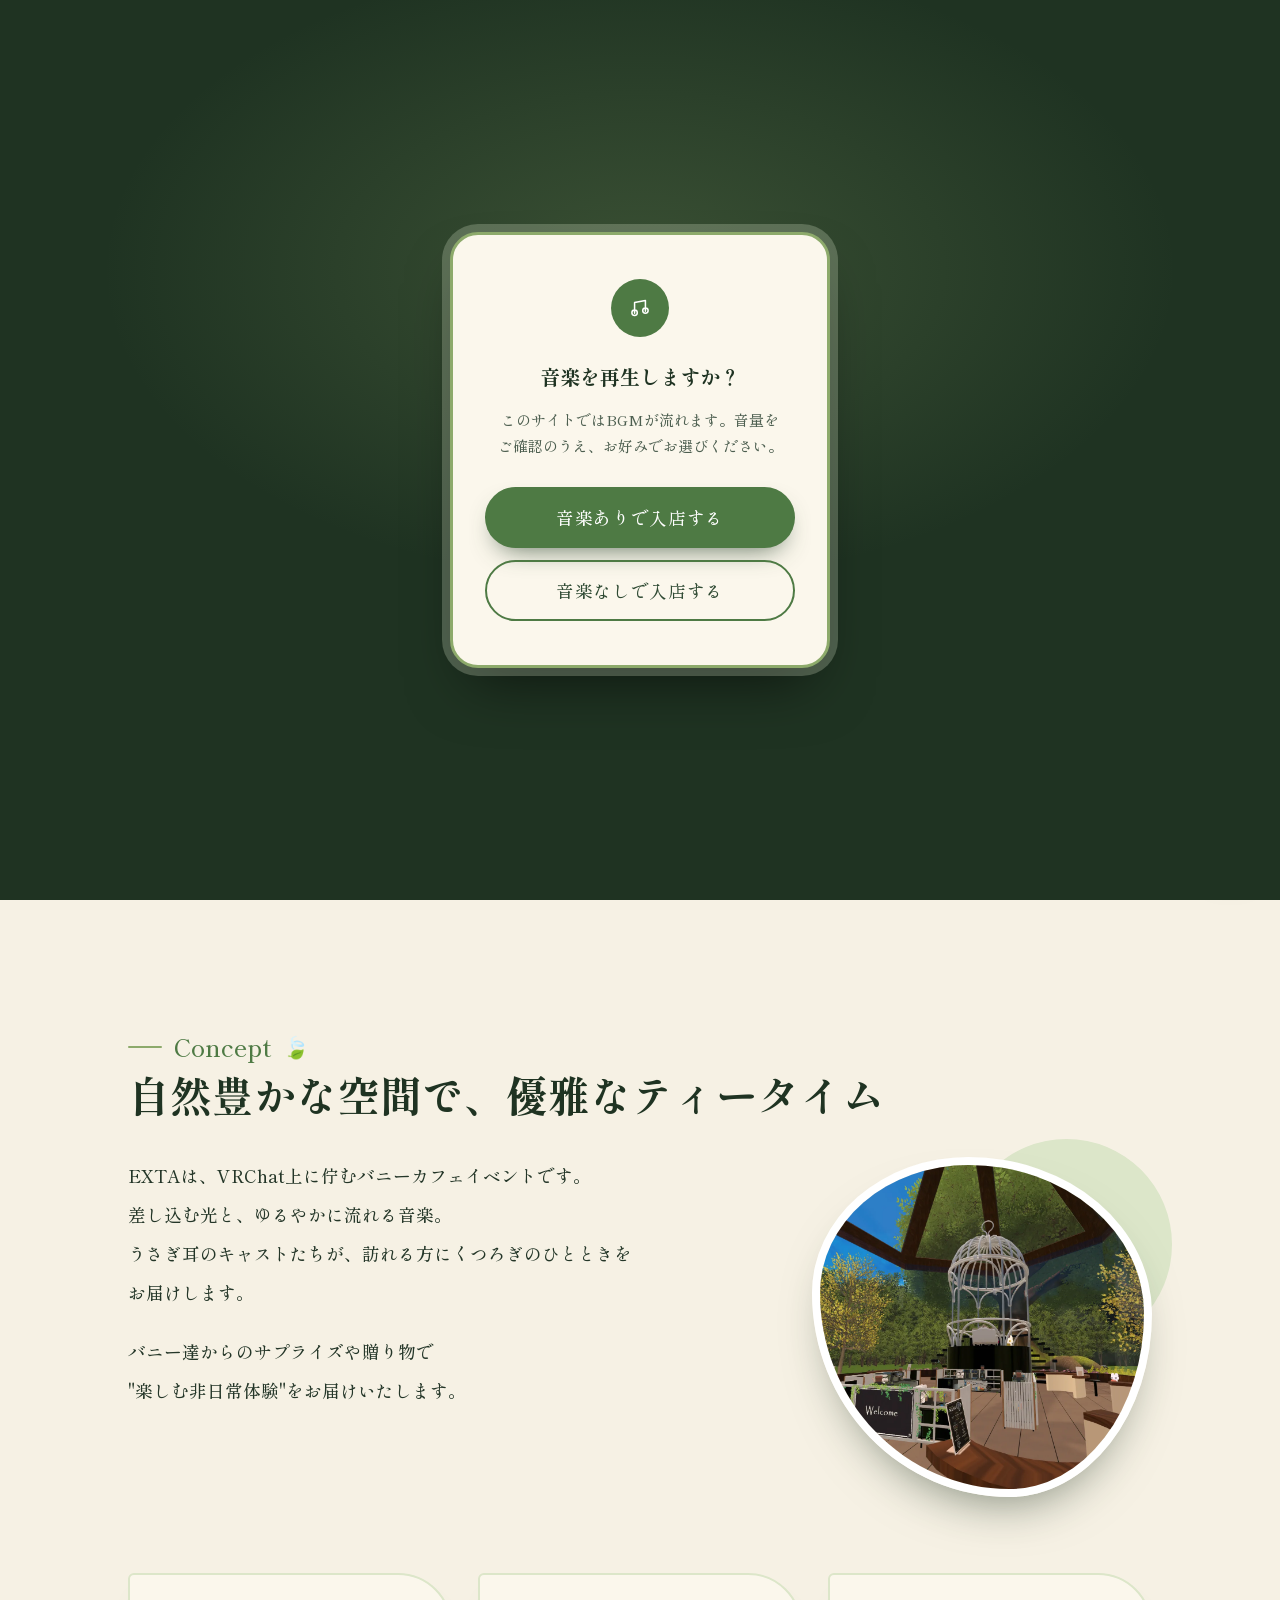
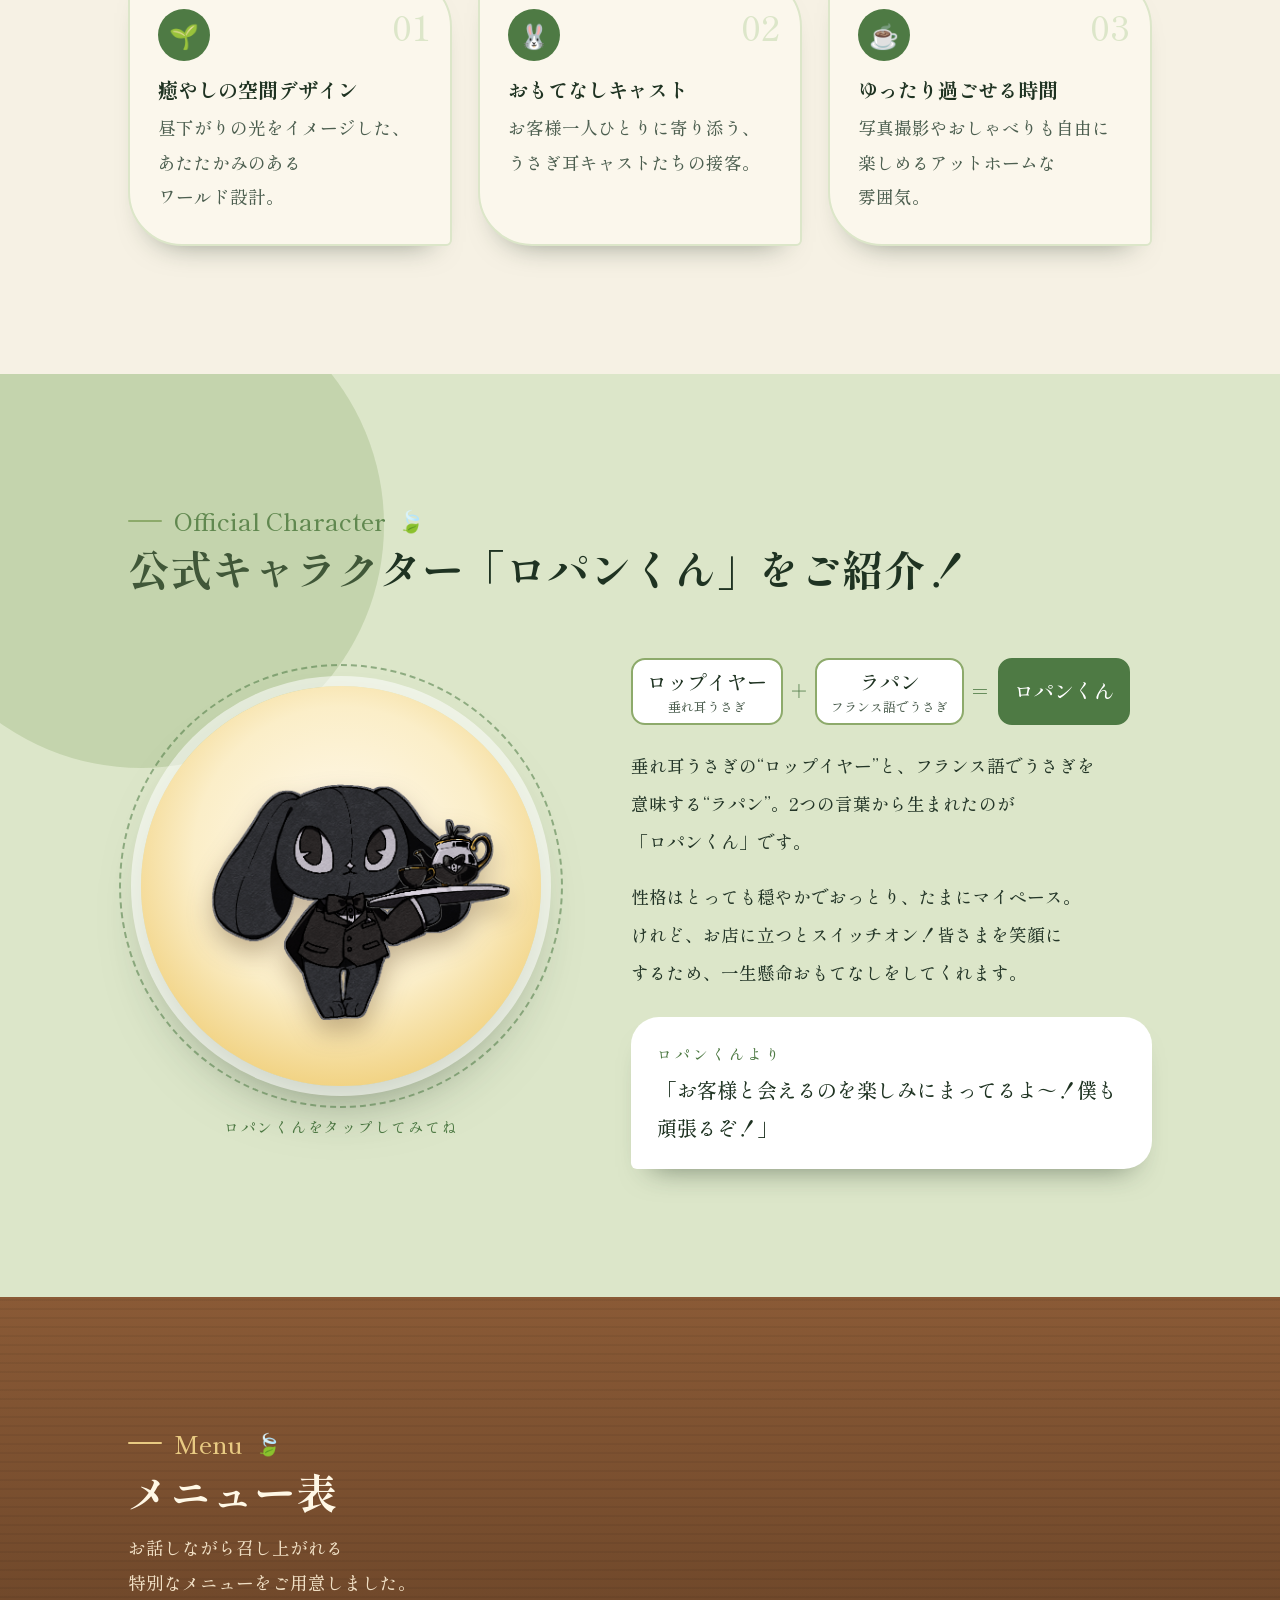
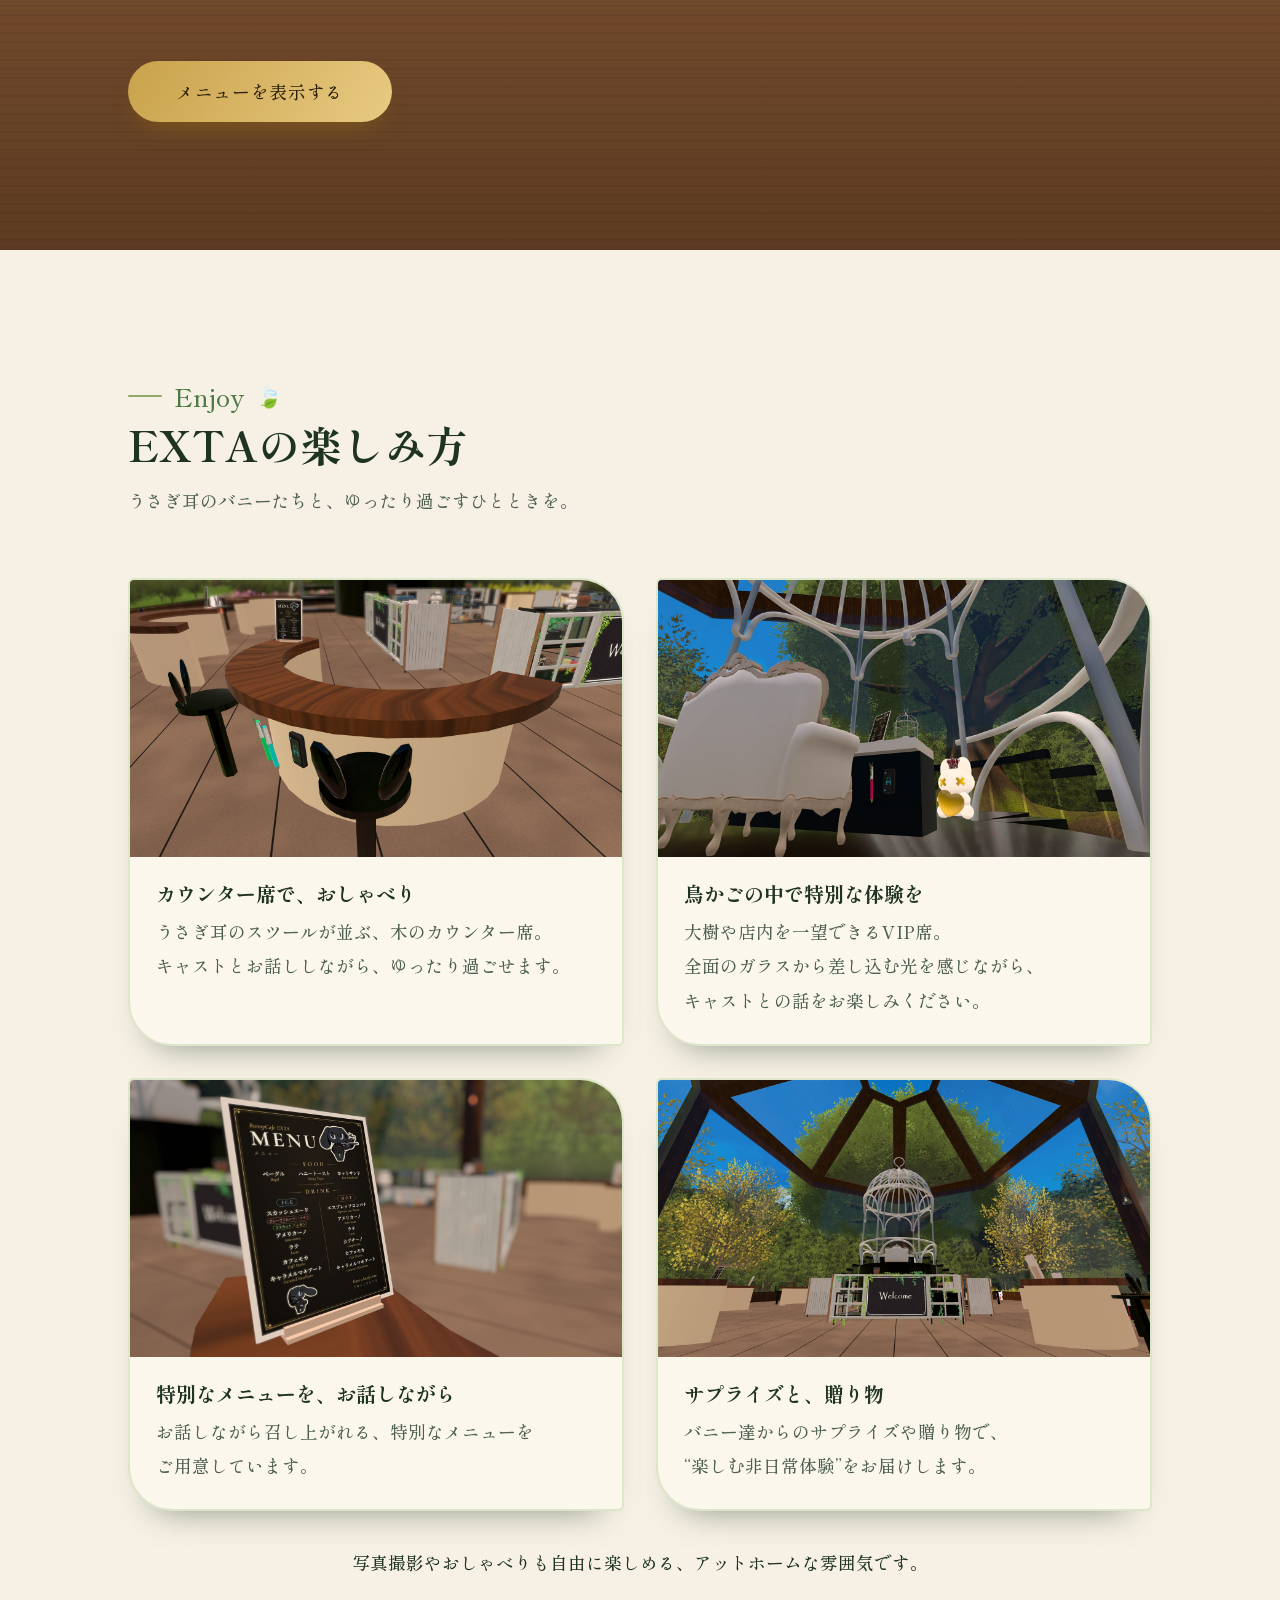
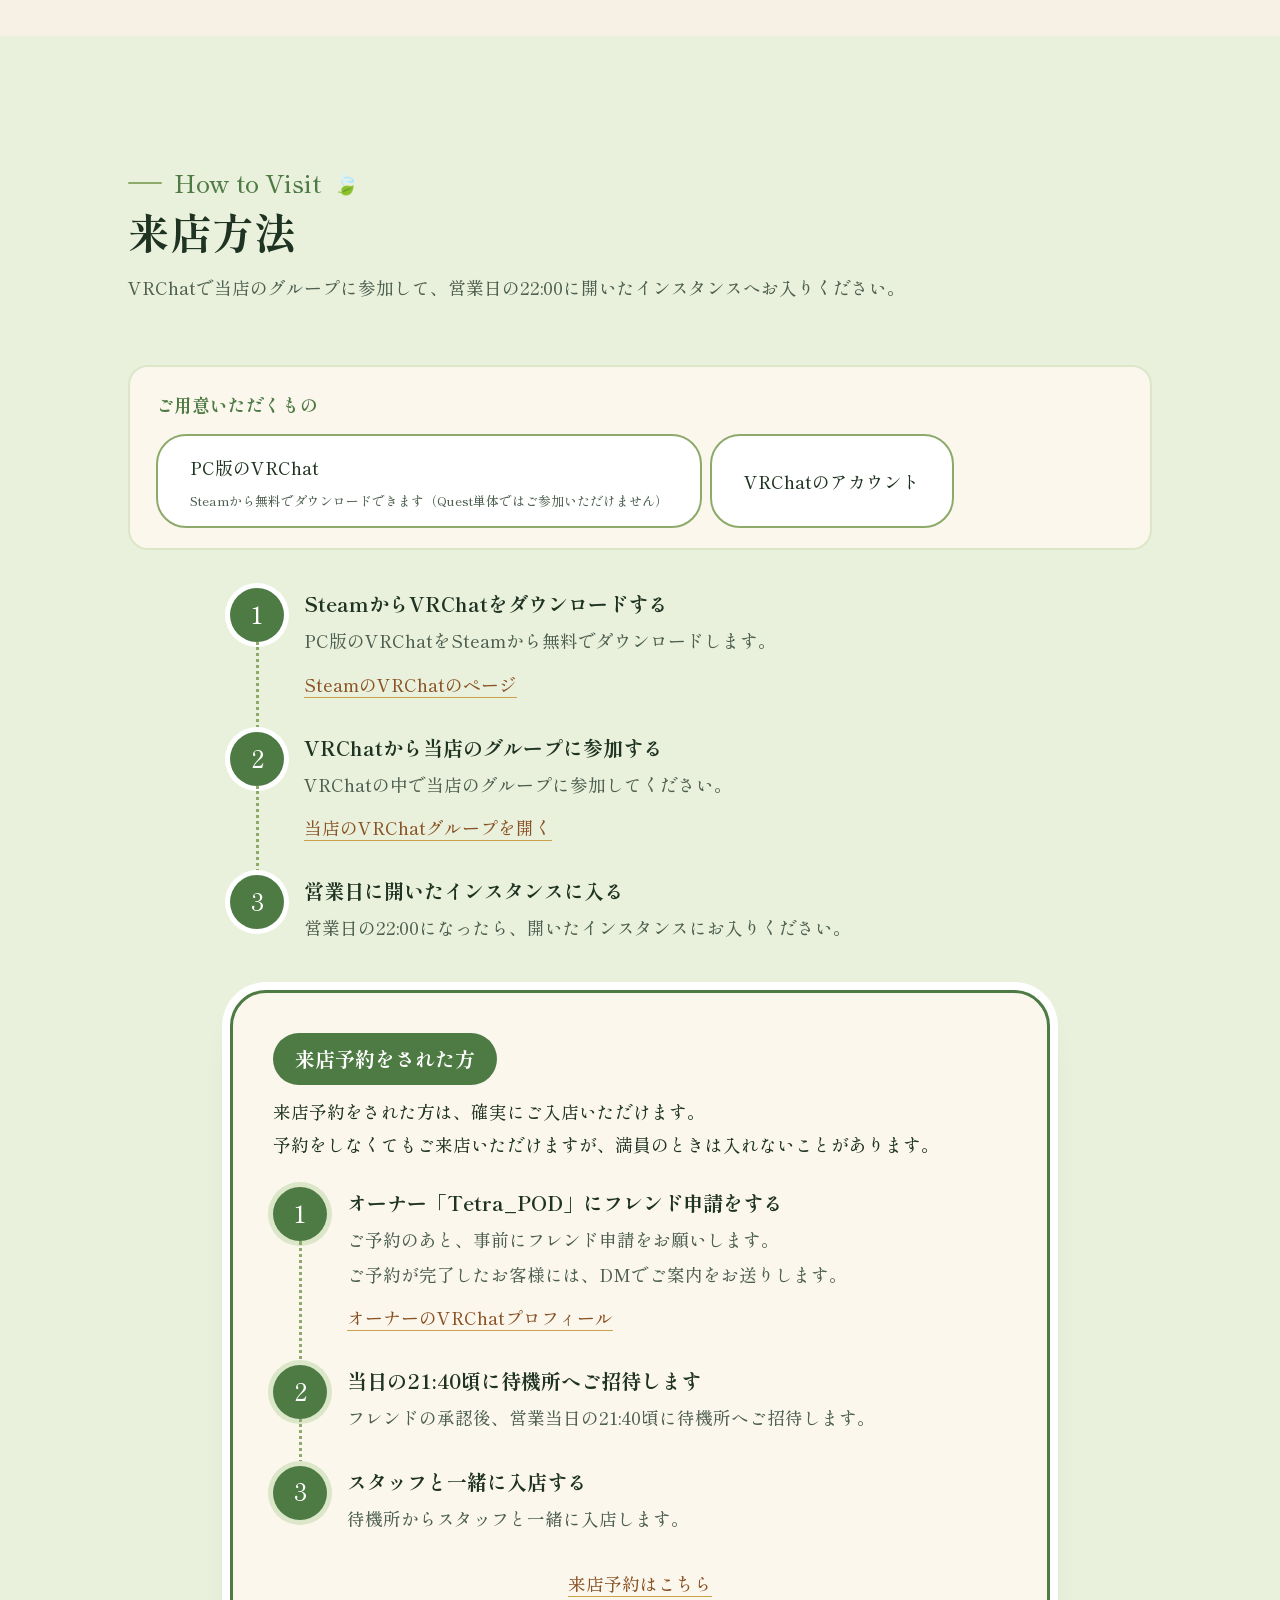
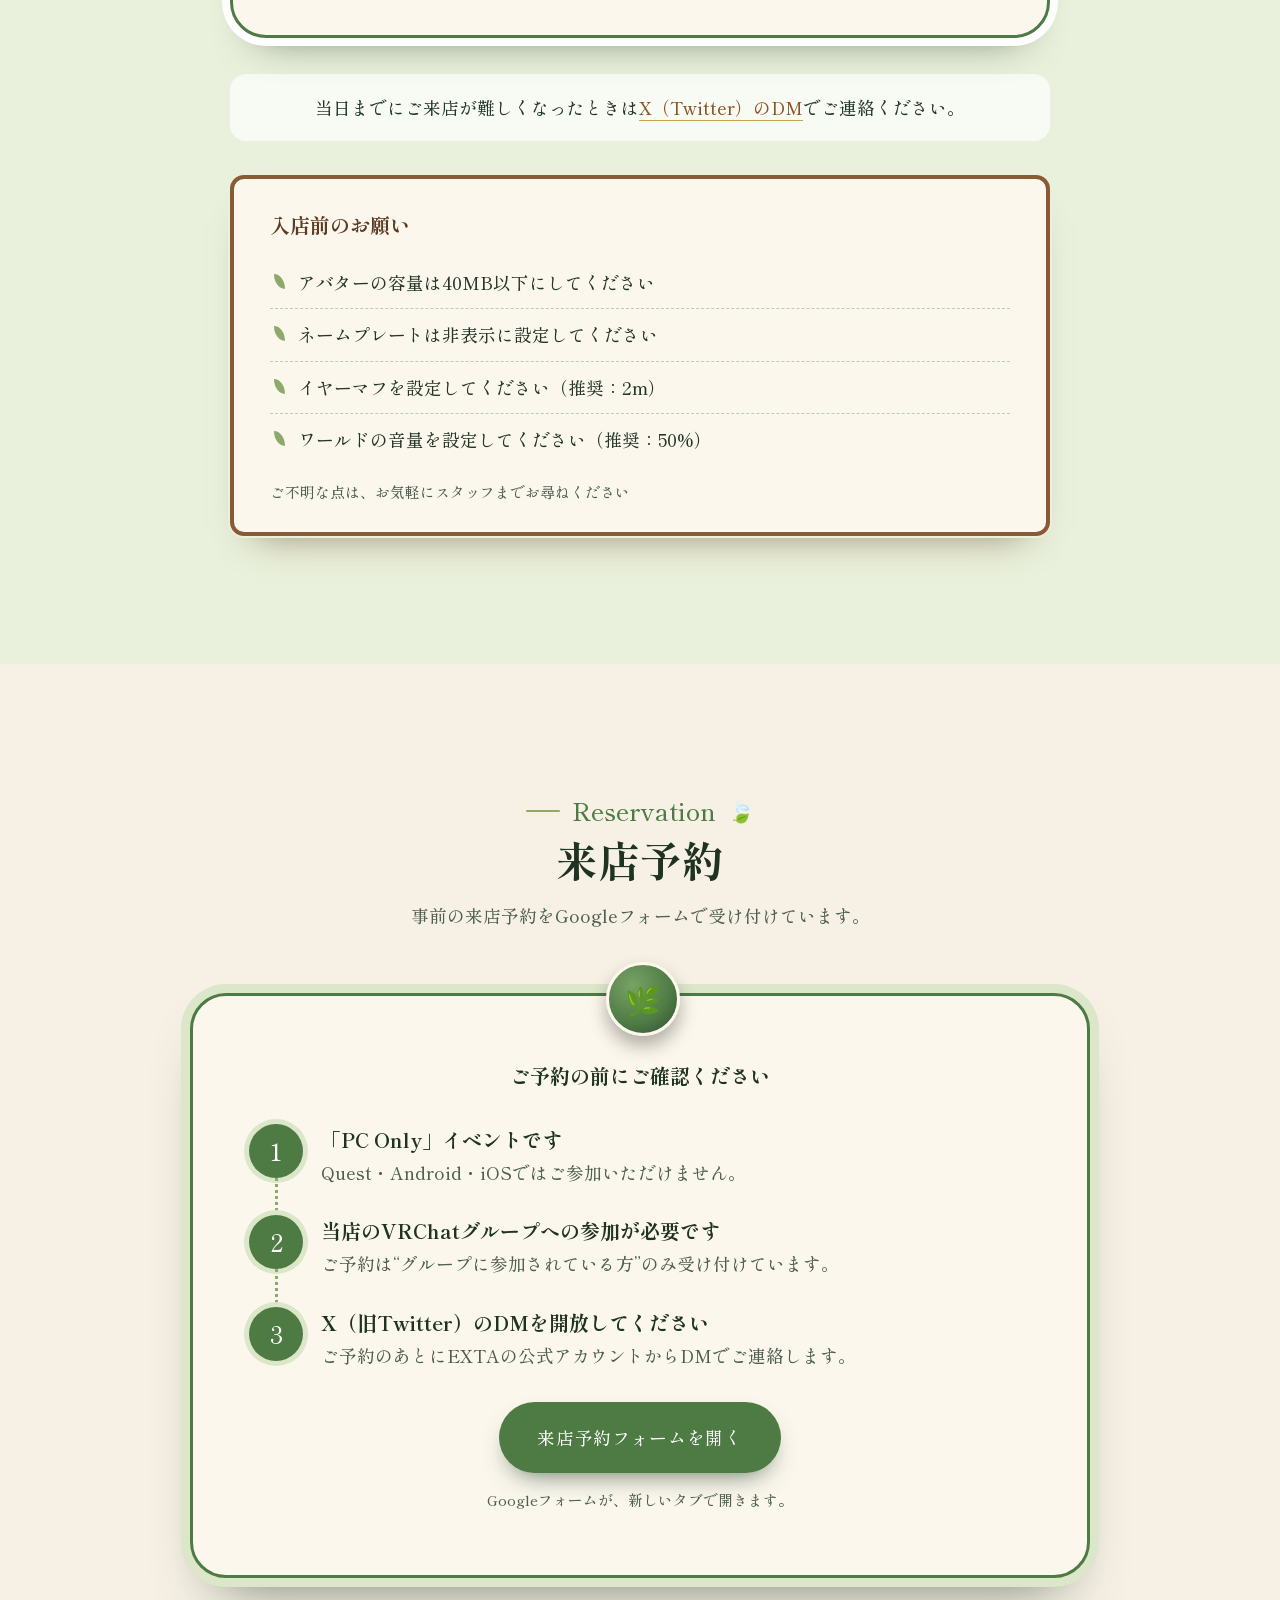
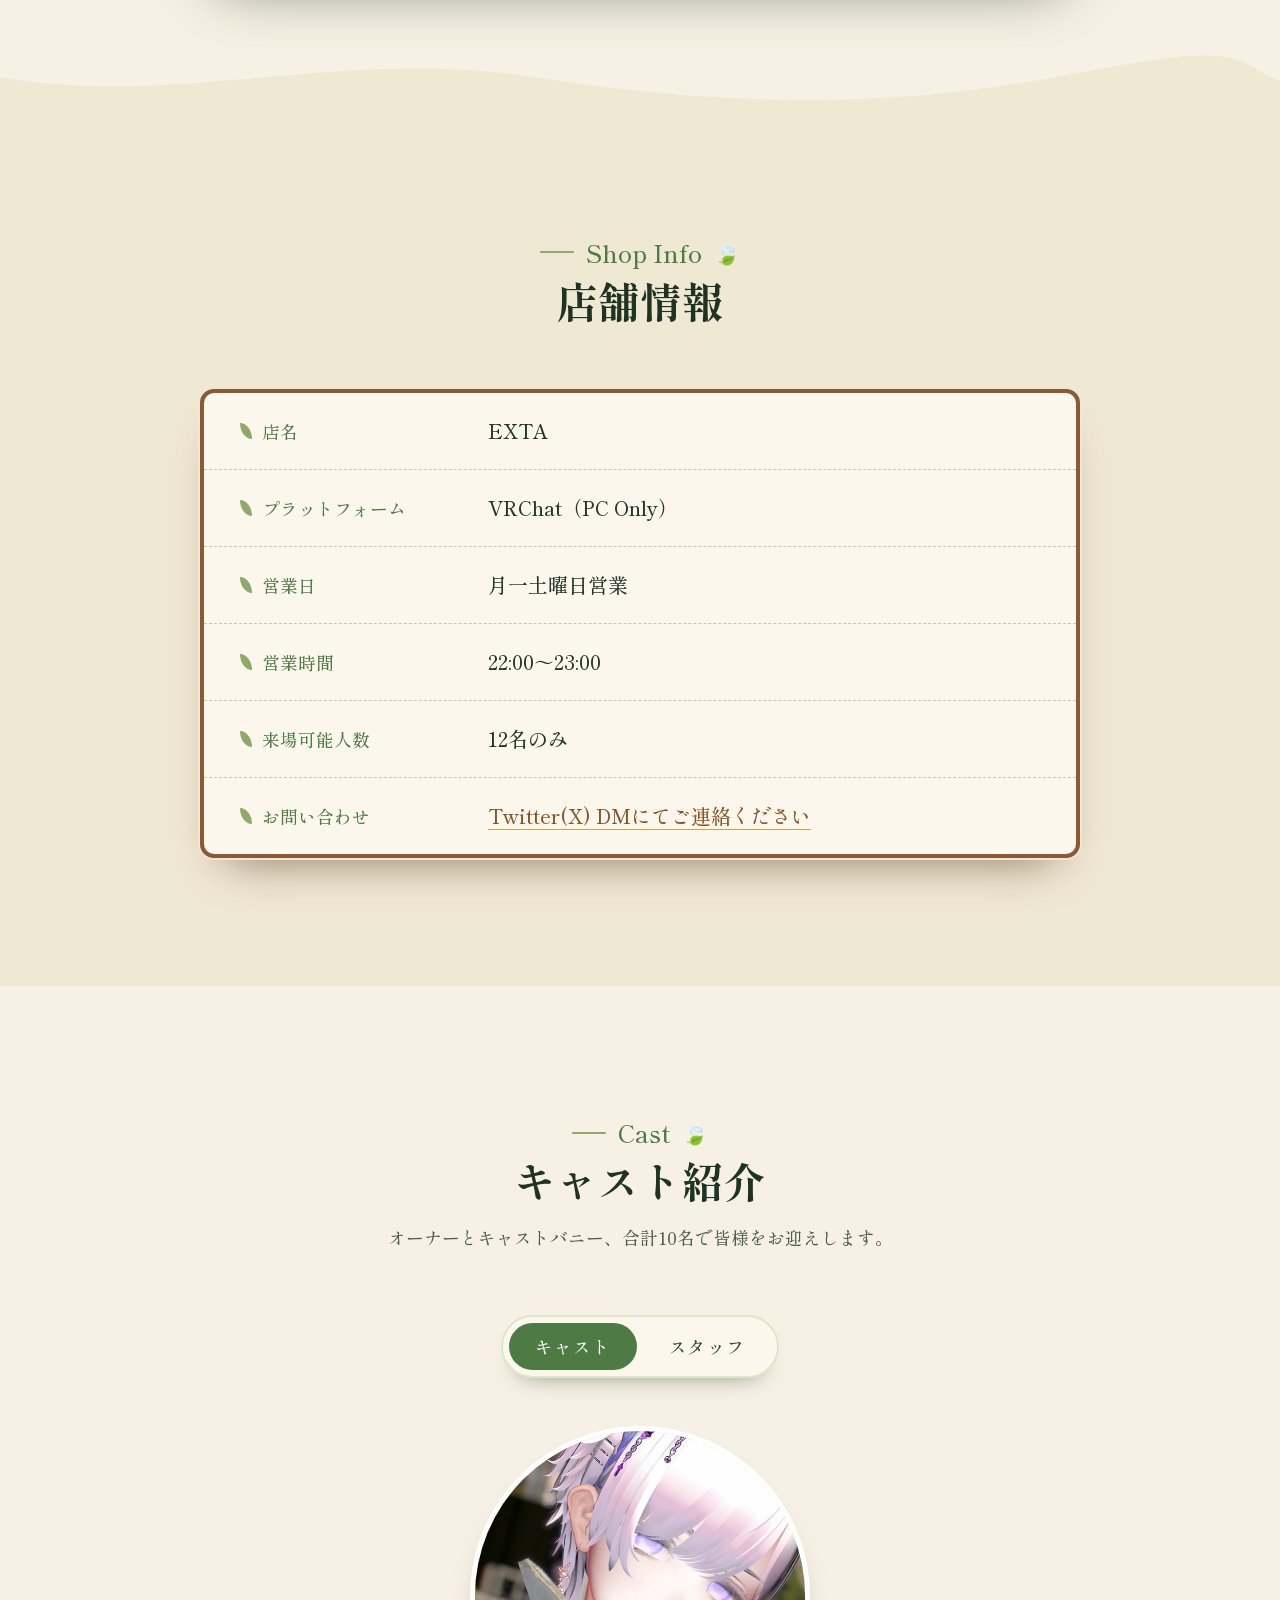
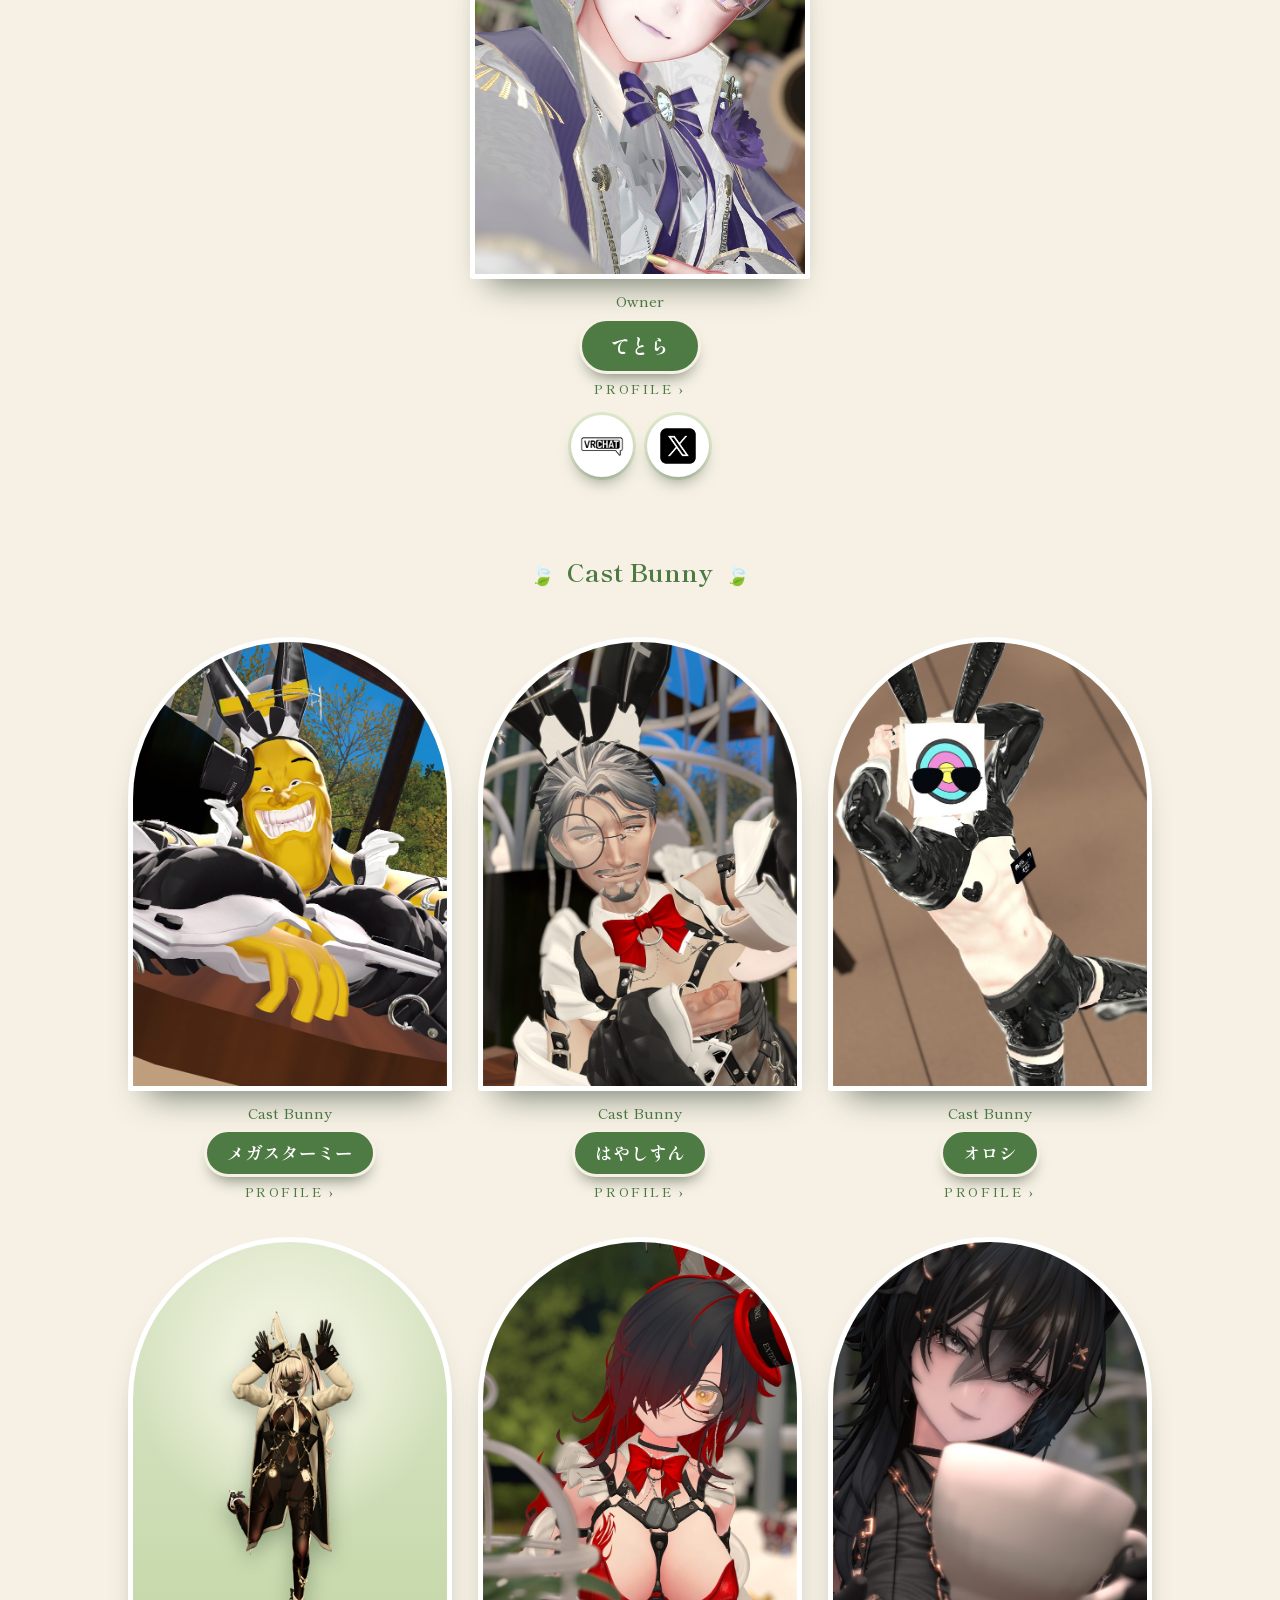
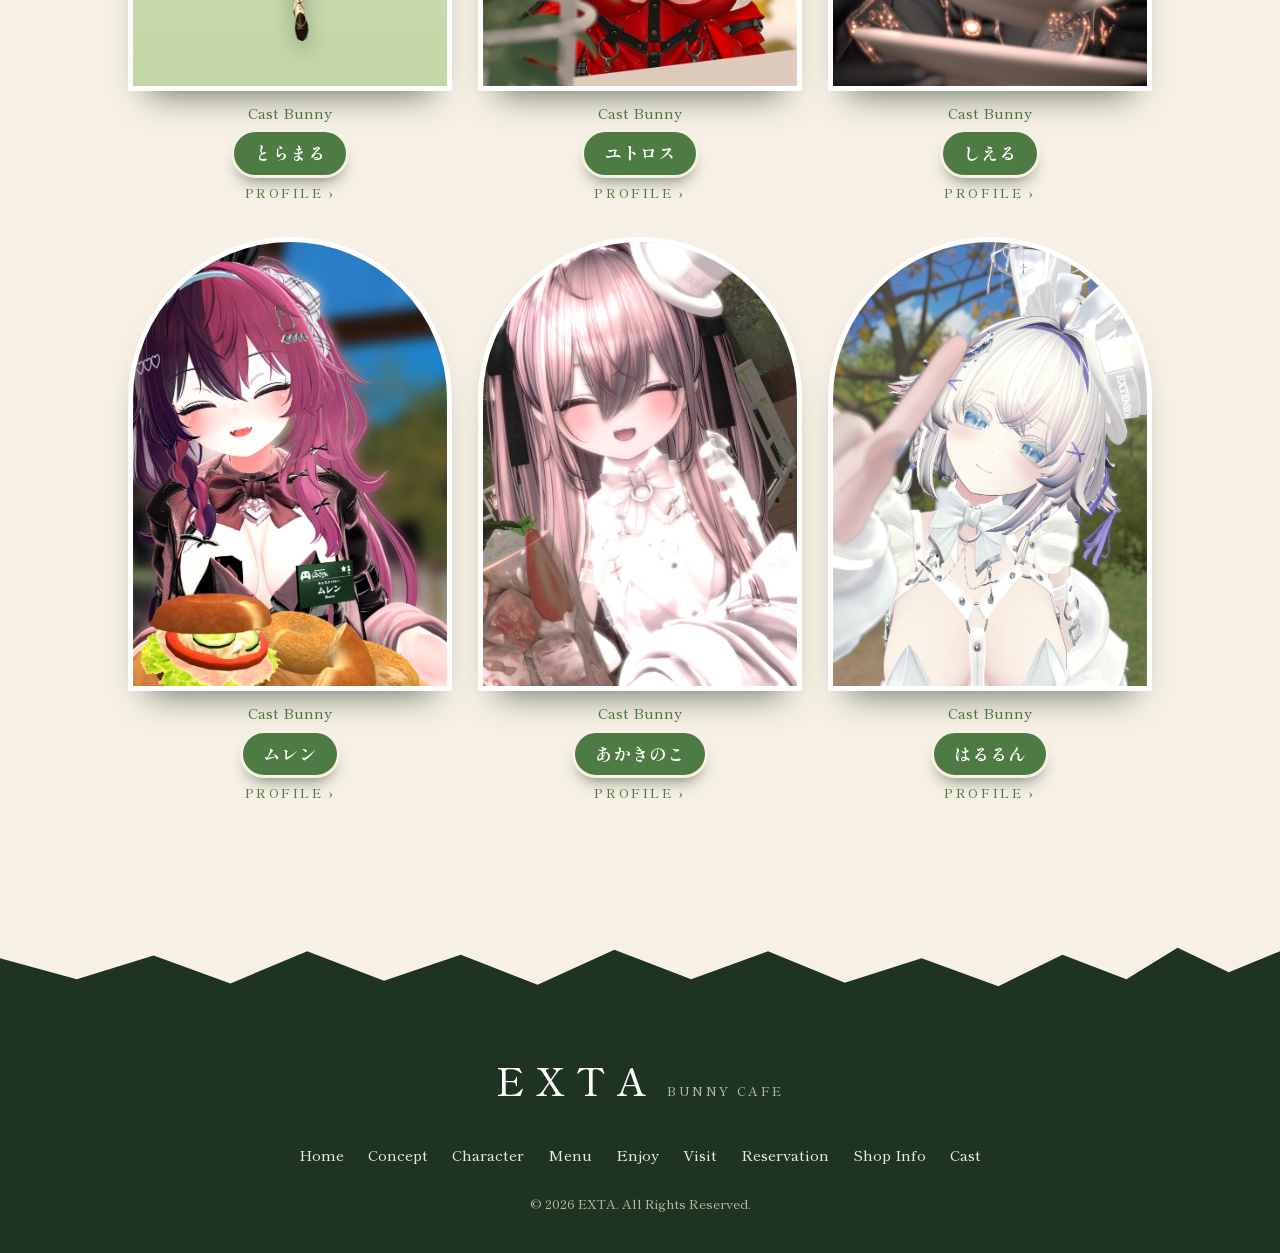
==== commit b809a364: "New photos for Hayashisun and Muren (cards and profiles); replace Oniichan photo Co-Authored-By: Cla" ====
--- a/index.html
+++ b/index.html
@@ -21,7 +21,7 @@
   } catch (e) { /* 保存できない環境では、通常どおり表示 */ }
 })();
 </script>
-<link rel="stylesheet" href="css/site.css?v=63">
+<link rel="stylesheet" href="css/site.css?v=64">
 </head>
 <body>
 
@@ -521,7 +521,7 @@
         </article>
 
         <article class="cast-card">
-          <div class="cast-photo"><img src="キャスト写真/web/はやしすん.png" alt="はやしすん" loading="lazy"></div>
+          <div class="cast-photo is-shot"><img src="キャスト写真/web/はやしすん-photo.jpg" alt="はやしすん" loading="lazy"></div>
           <p class="cast-role">Cast Bunny</p>
           <h3 class="cast-name">はやしすん</h3>
         </article>
@@ -551,7 +551,7 @@
         </article>
 
         <article class="cast-card">
-          <div class="cast-photo"><img src="キャスト写真/web/ムレン.png" alt="ムレン" loading="lazy"></div>
+          <div class="cast-photo is-shot"><img src="キャスト写真/web/ムレン-photo.jpg" alt="ムレン" loading="lazy"></div>
           <p class="cast-role">Cast Bunny</p>
           <h3 class="cast-name">ムレン</h3>
         </article>
@@ -574,7 +574,7 @@
       <div class="cast-panel" id="castPanelStaff" role="tabpanel" aria-labelledby="castTabStaff" hidden>
         <div class="cast-grid cast-grid-staff">
           <article class="cast-card">
-            <div class="cast-photo is-shot"><img src="キャスト写真/web/お兄ちゃん-photo.jpg" alt="お兄ちゃん" loading="lazy"></div>
+            <div class="cast-photo is-shot"><img src="キャスト写真/web/お兄ちゃん-photo.jpg?v=2" alt="お兄ちゃん" loading="lazy"></div>
             <p class="cast-role">Staff</p>
             <h3 class="cast-name">お兄ちゃん</h3>
           </article>
@@ -675,7 +675,7 @@
 </div>
 
 <script src="js/config.js?v=8"></script>
-<script src="js/profiles.js?v=12"></script>
+<script src="js/profiles.js?v=13"></script>
 <script src="js/script.js?v=18"></script>
 </body>
 </html>
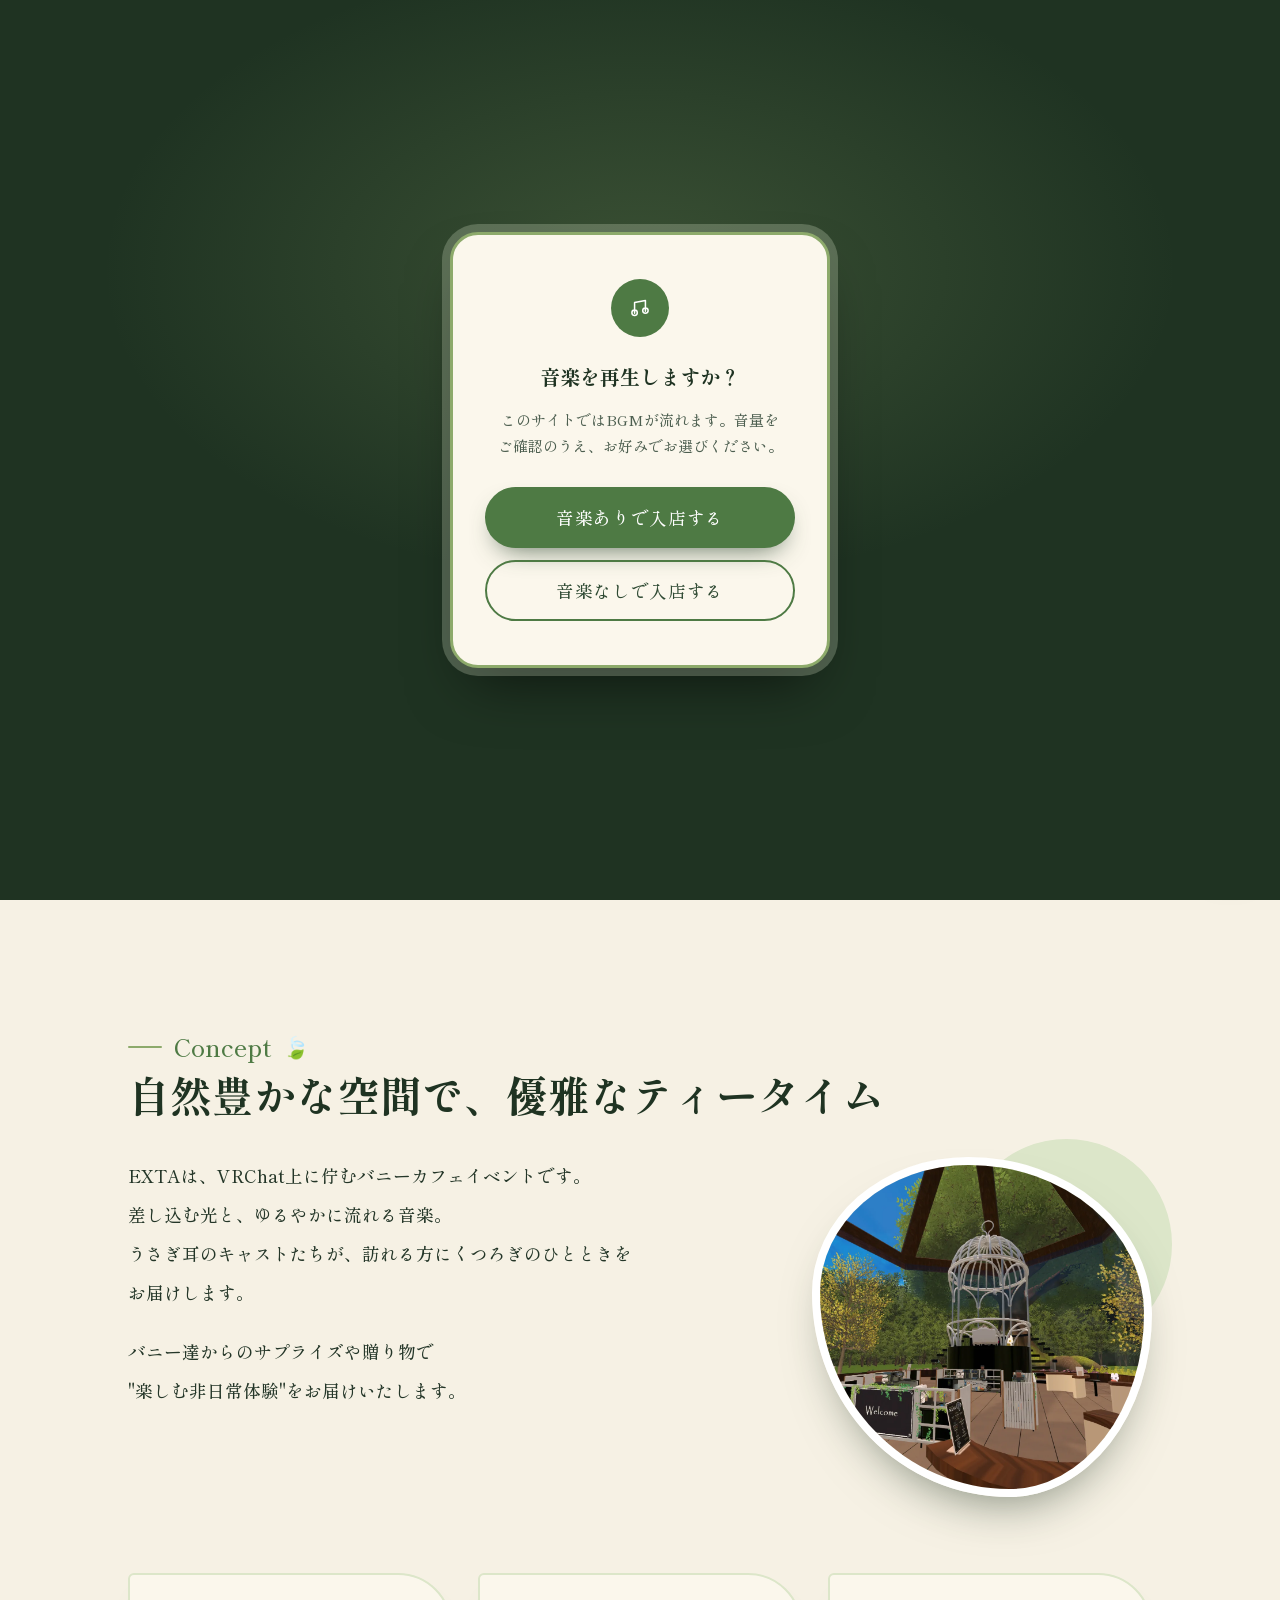
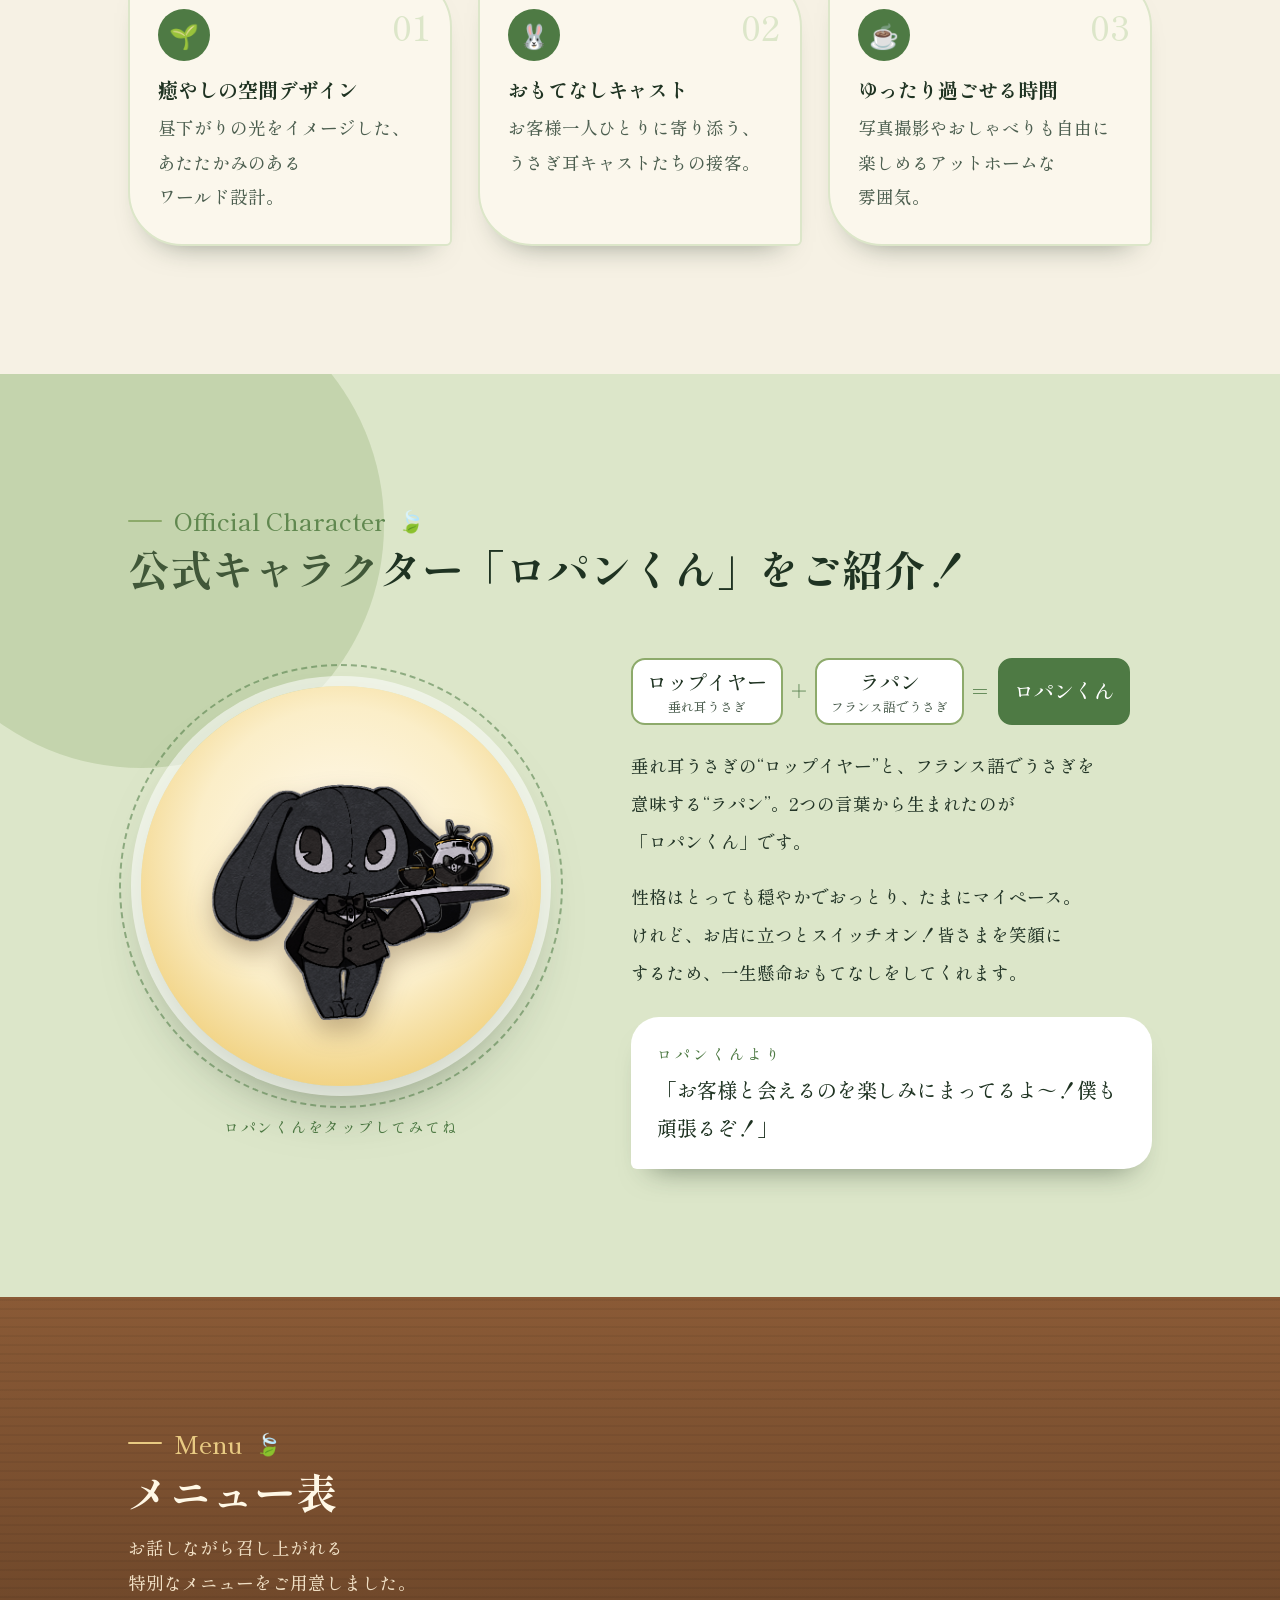
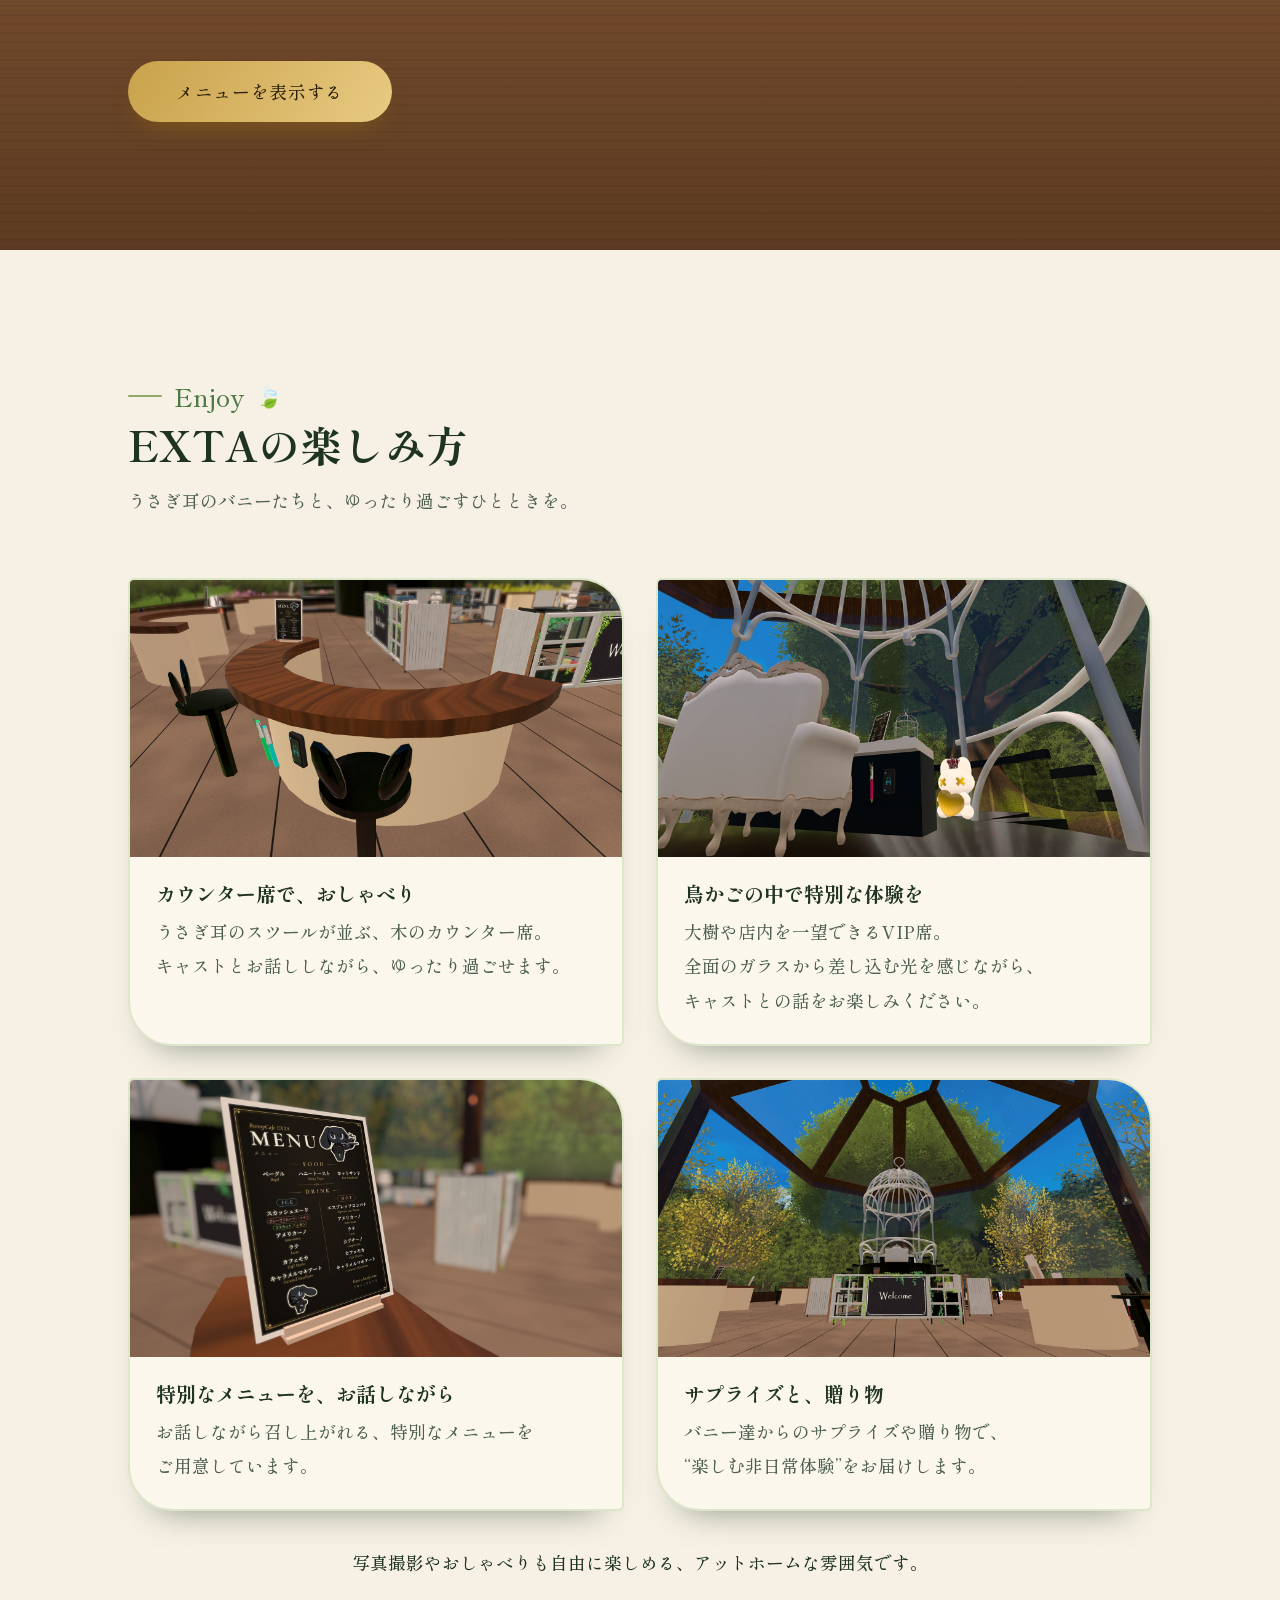
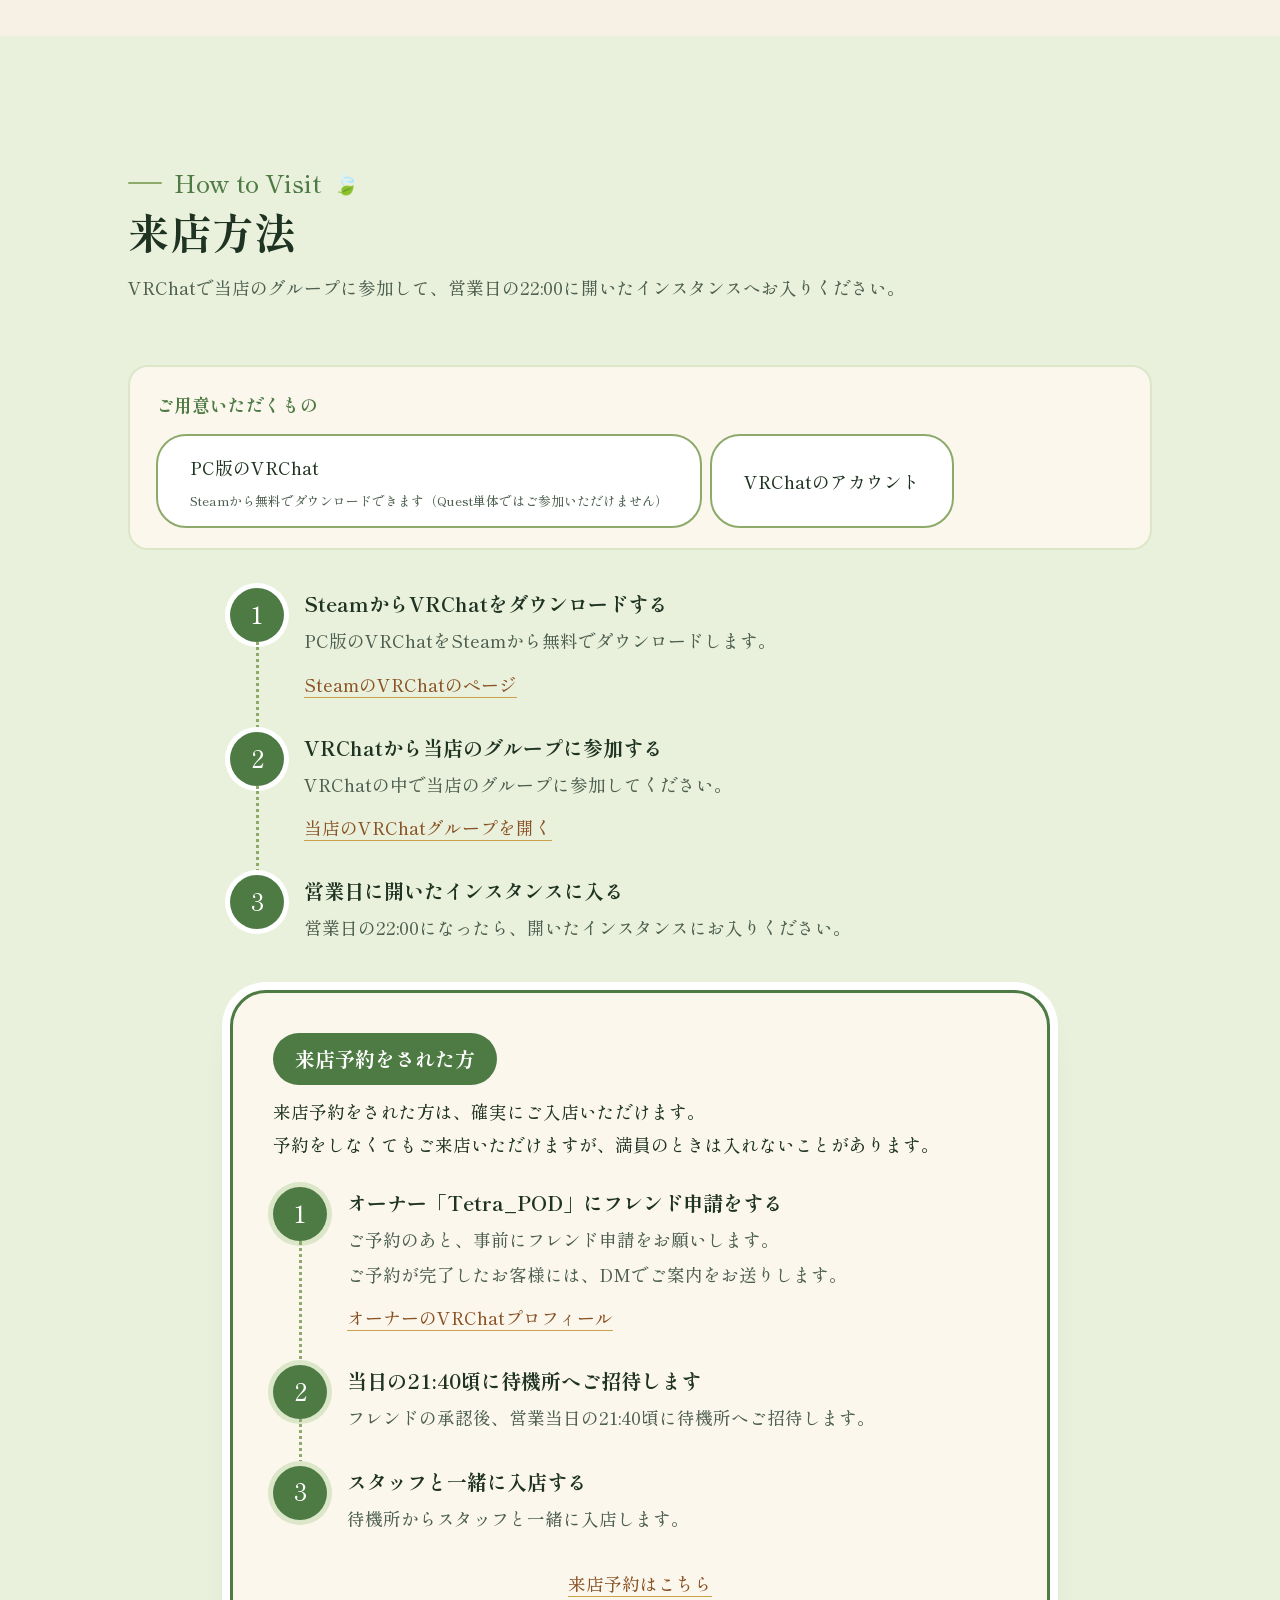
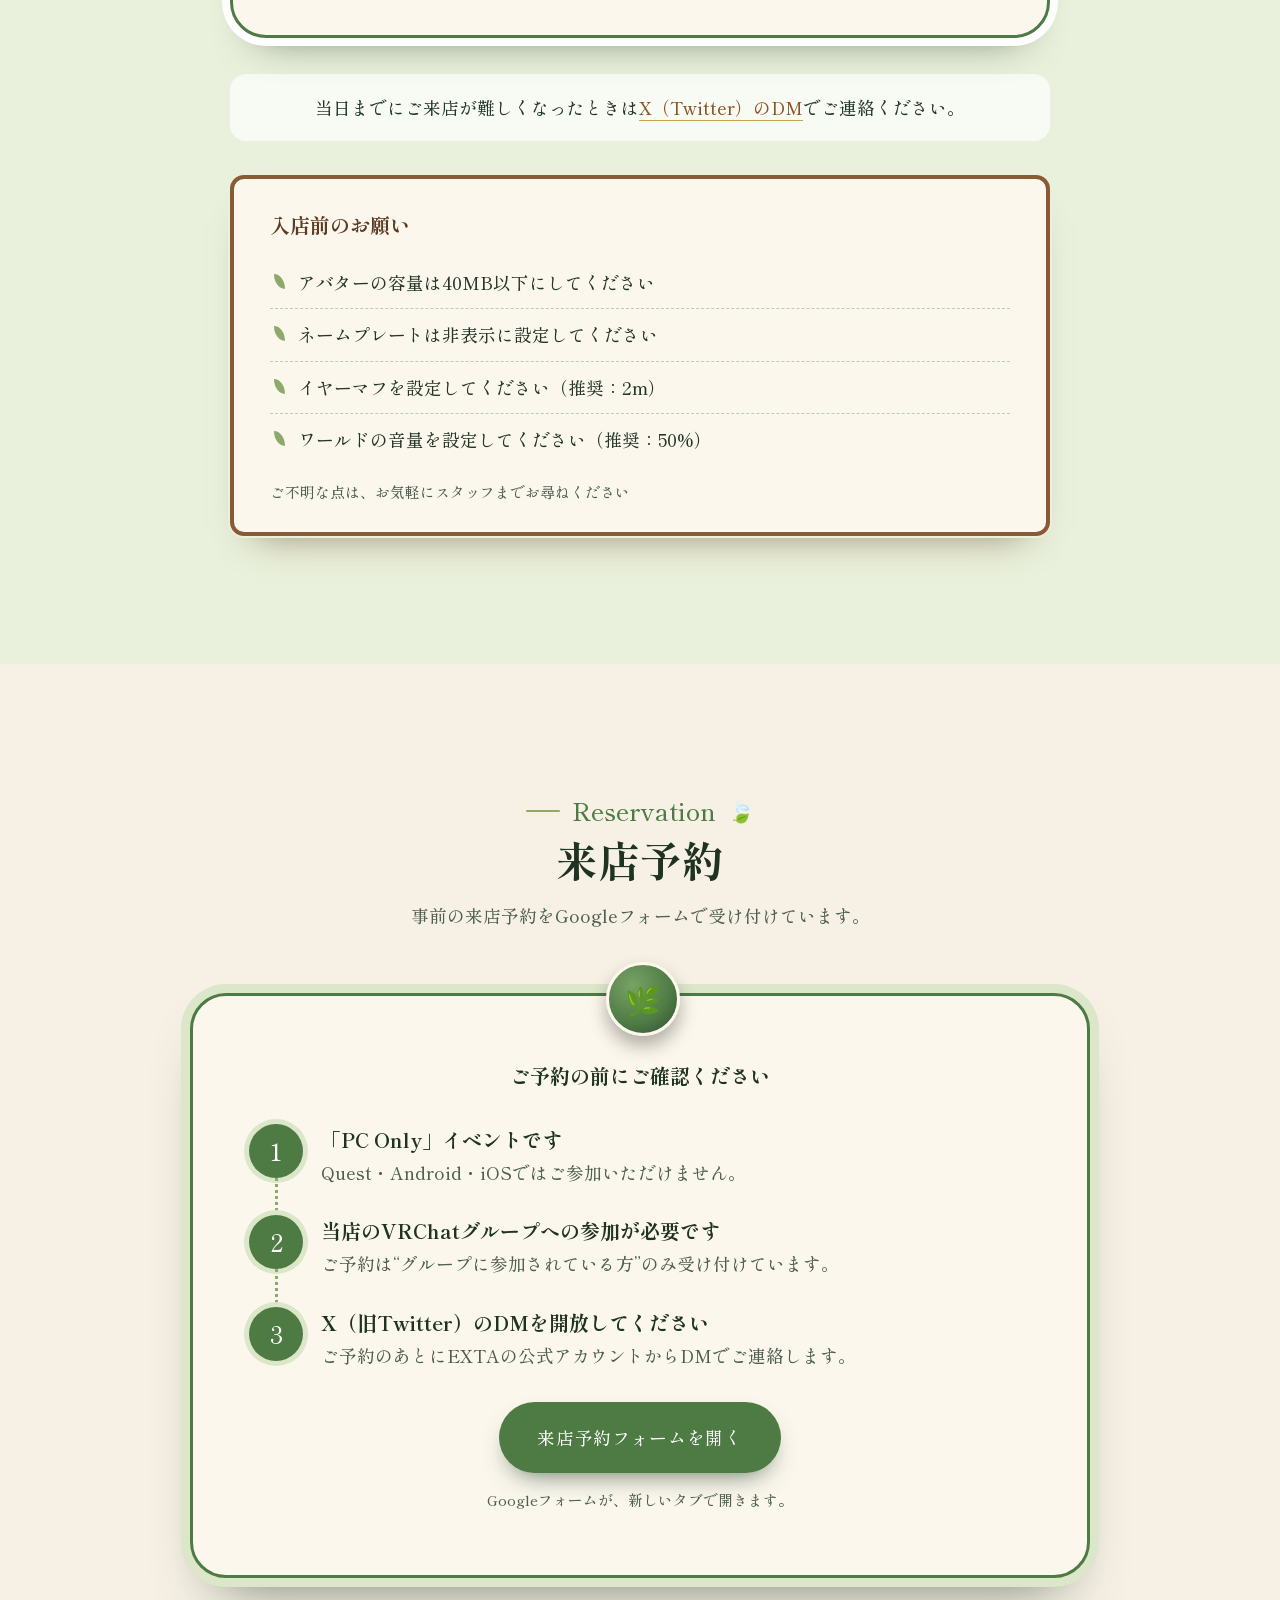
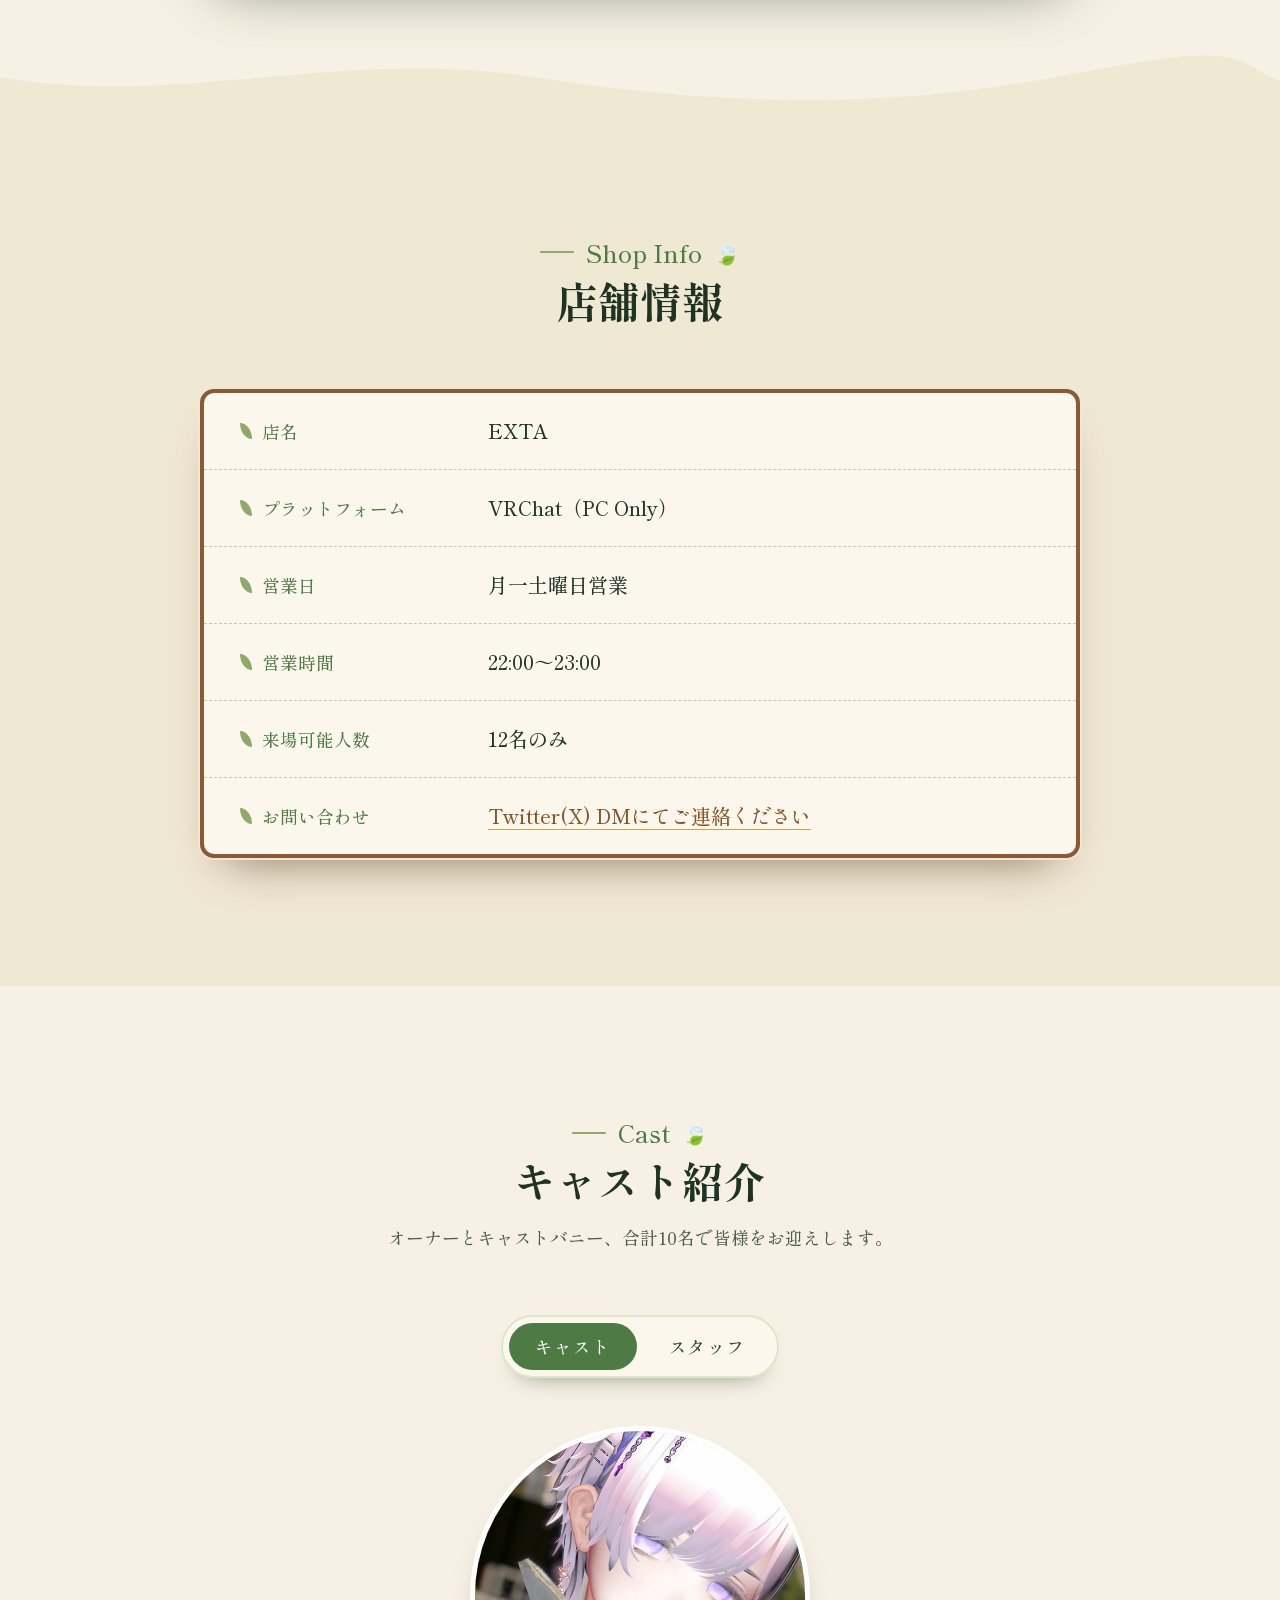
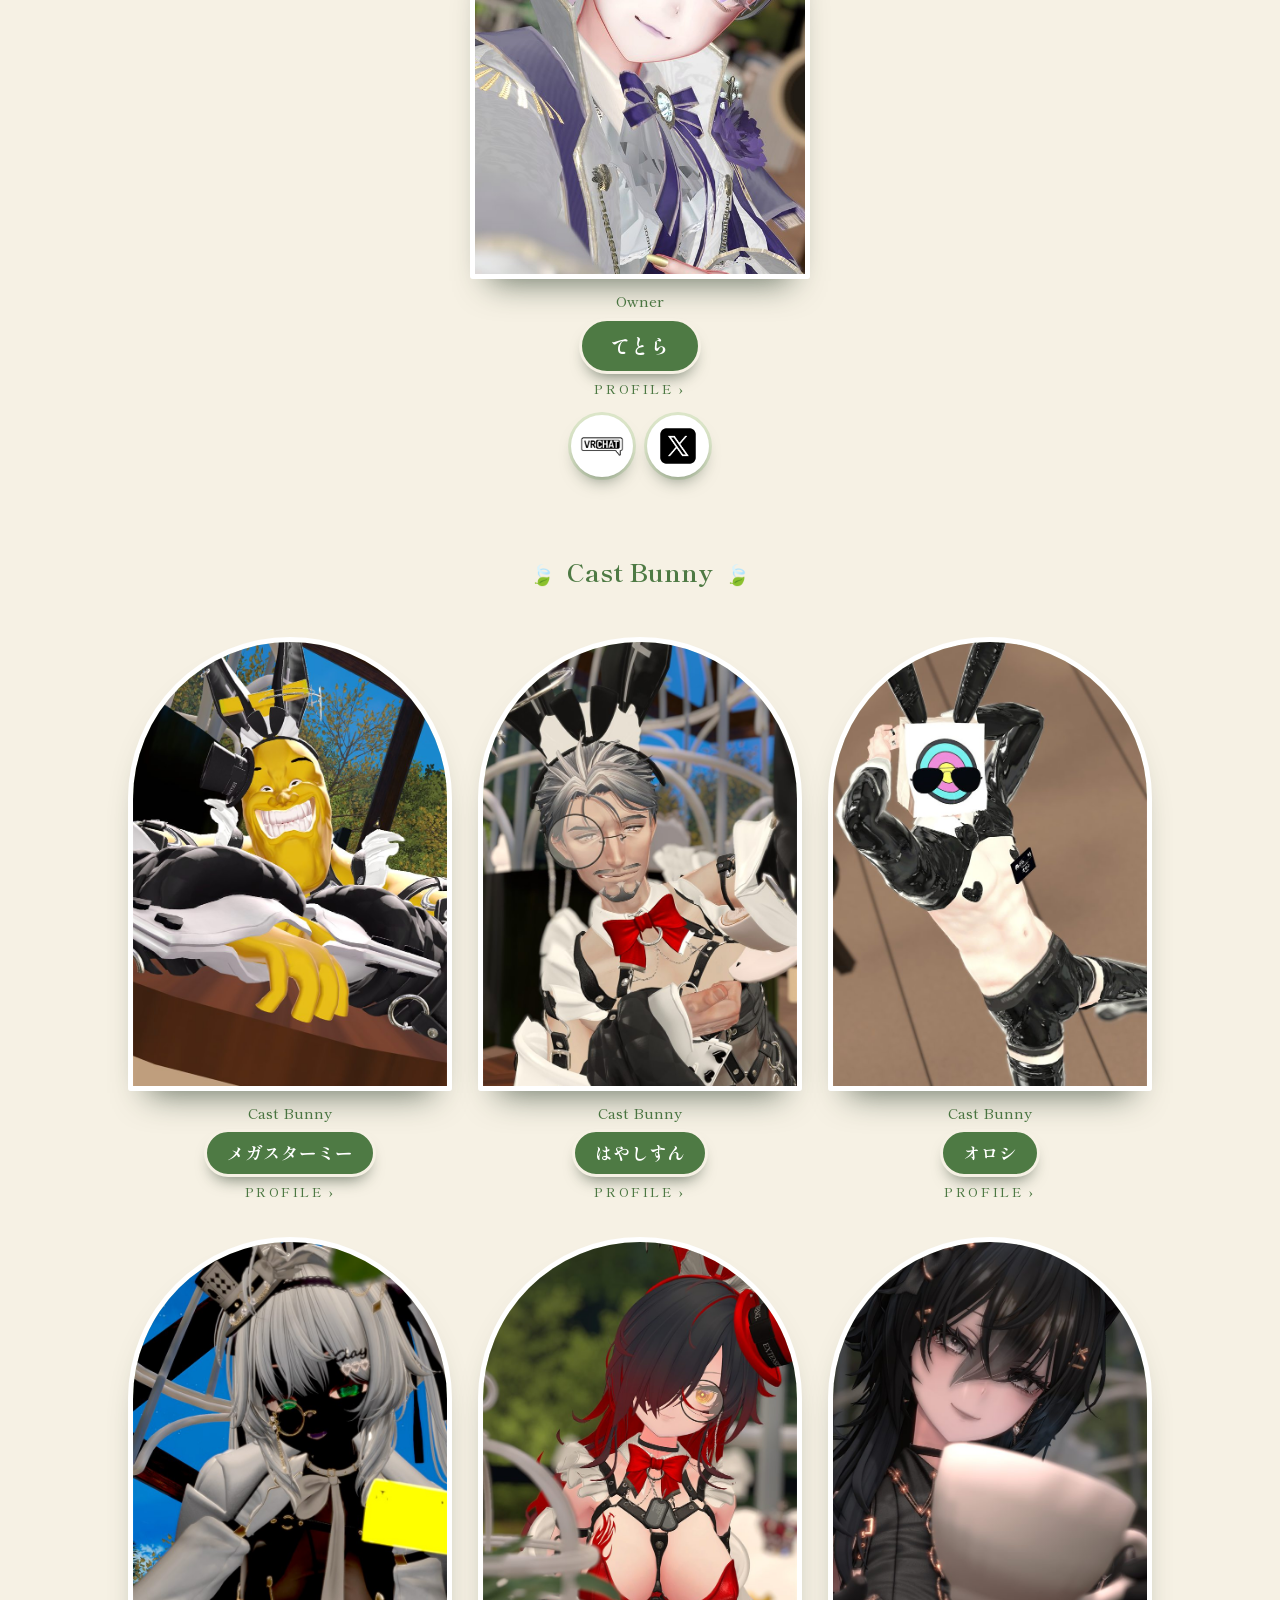
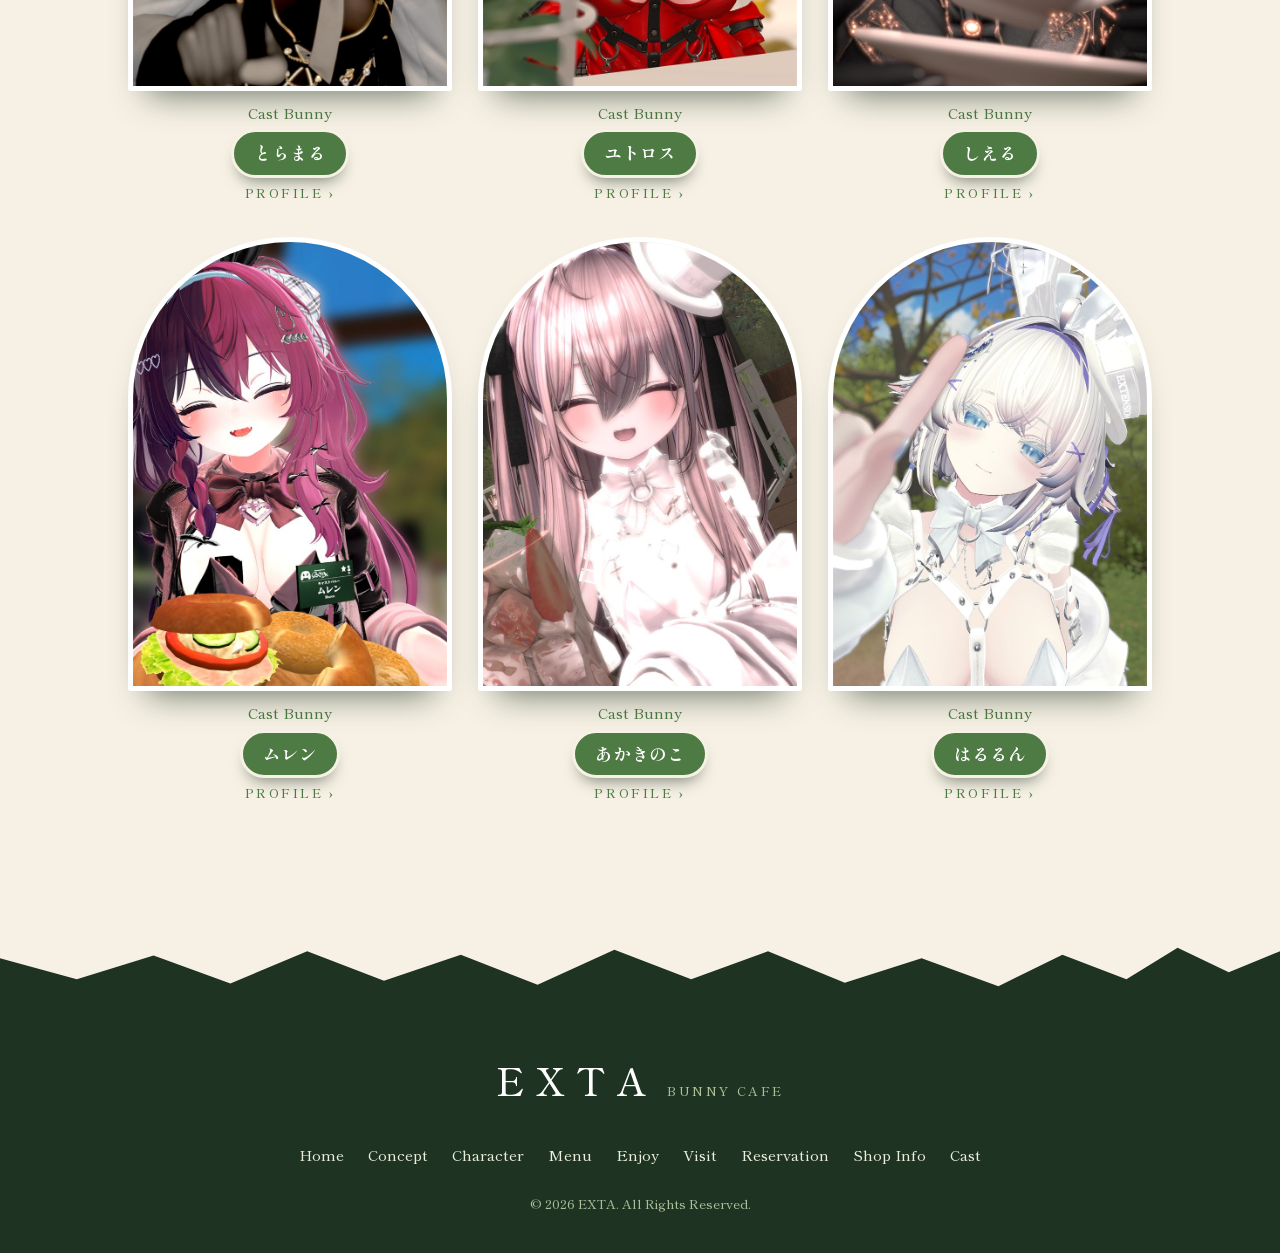
==== commit 61cd7c8d: "New photo for Toramaru (card and profile) Co-Authored-By: Claude Sonnet 5.5 <noreply@anthropic.com>" ====
--- a/index.html
+++ b/index.html
@@ -533,7 +533,7 @@
         </article>
 
         <article class="cast-card">
-          <div class="cast-photo"><img src="キャスト写真/web/とらまる.png" alt="とらまる" loading="lazy"></div>
+          <div class="cast-photo is-shot"><img src="キャスト写真/web/とらまる-photo.jpg" alt="とらまる" style="object-position: 50% 40%" loading="lazy"></div>
           <p class="cast-role">Cast Bunny</p>
           <h3 class="cast-name">とらまる</h3>
         </article>
@@ -675,7 +675,7 @@
 </div>
 
 <script src="js/config.js?v=8"></script>
-<script src="js/profiles.js?v=13"></script>
+<script src="js/profiles.js?v=15"></script>
 <script src="js/script.js?v=18"></script>
 </body>
 </html>
